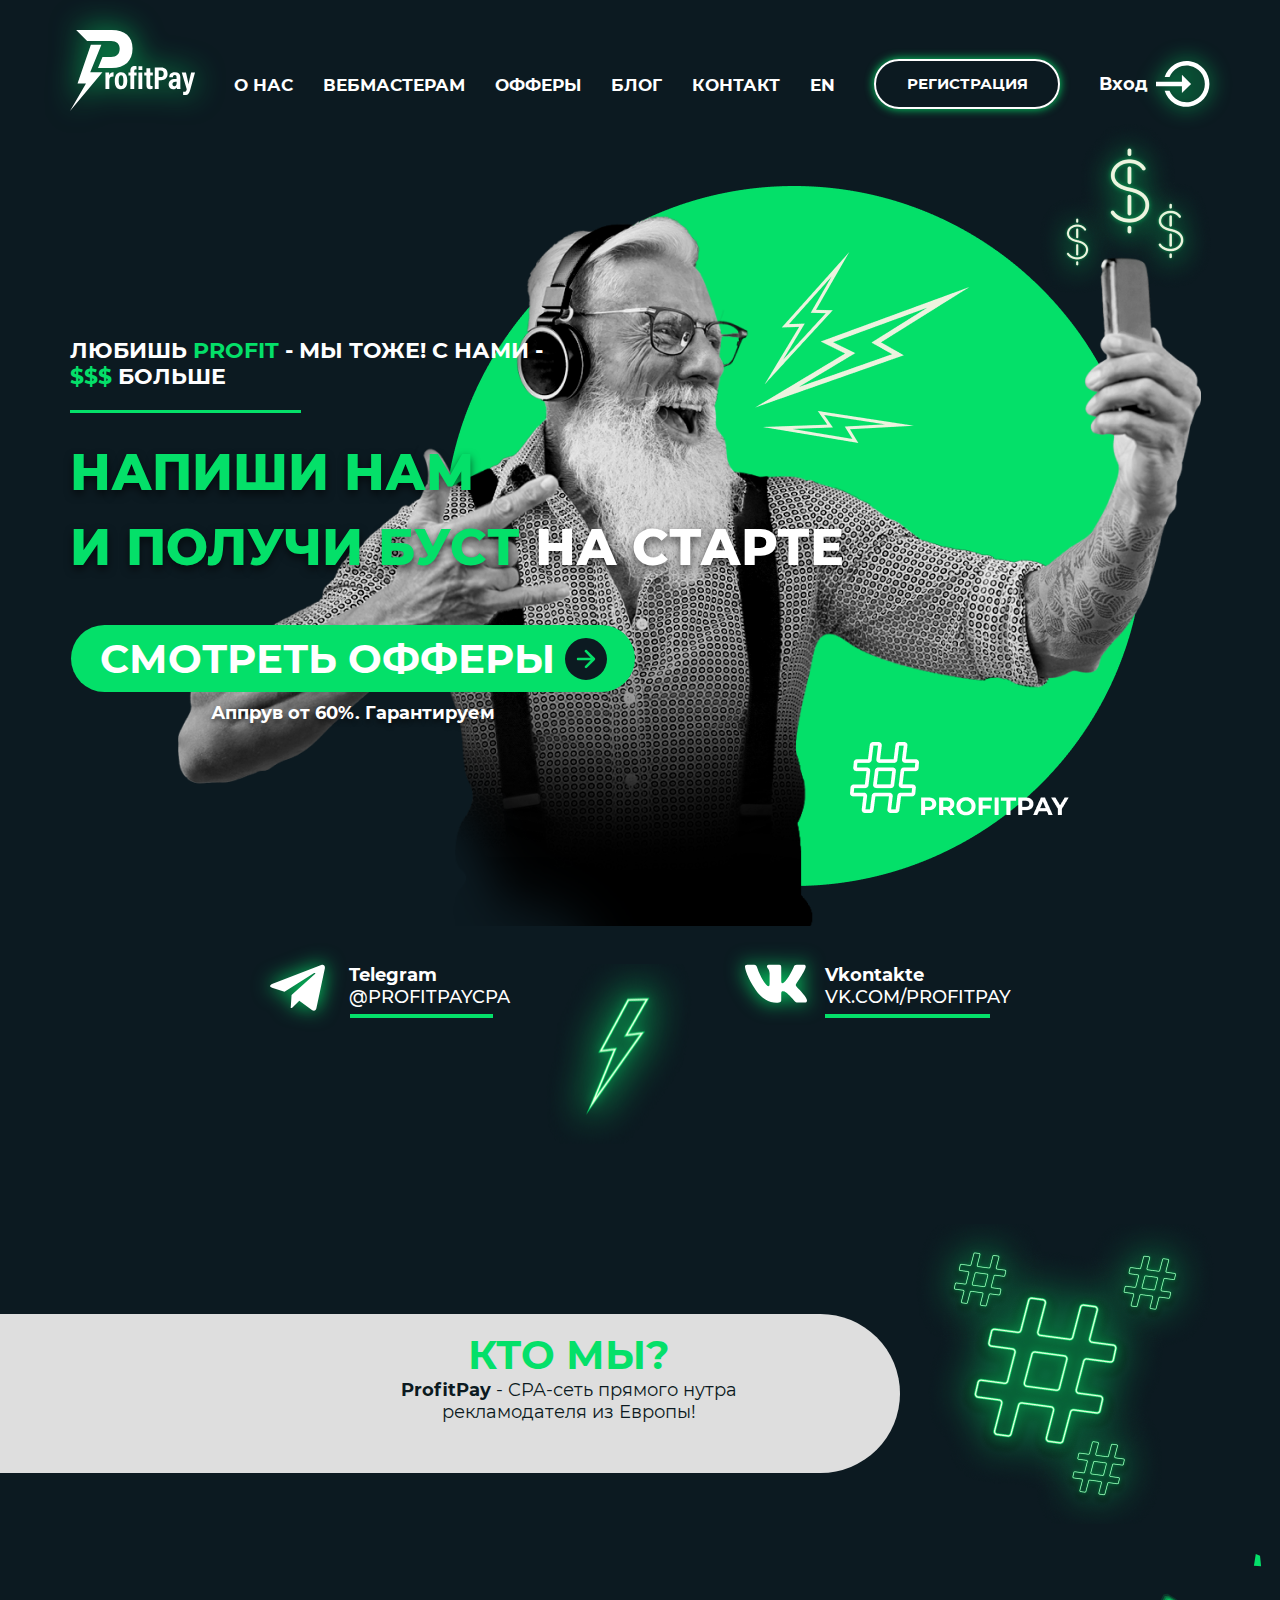
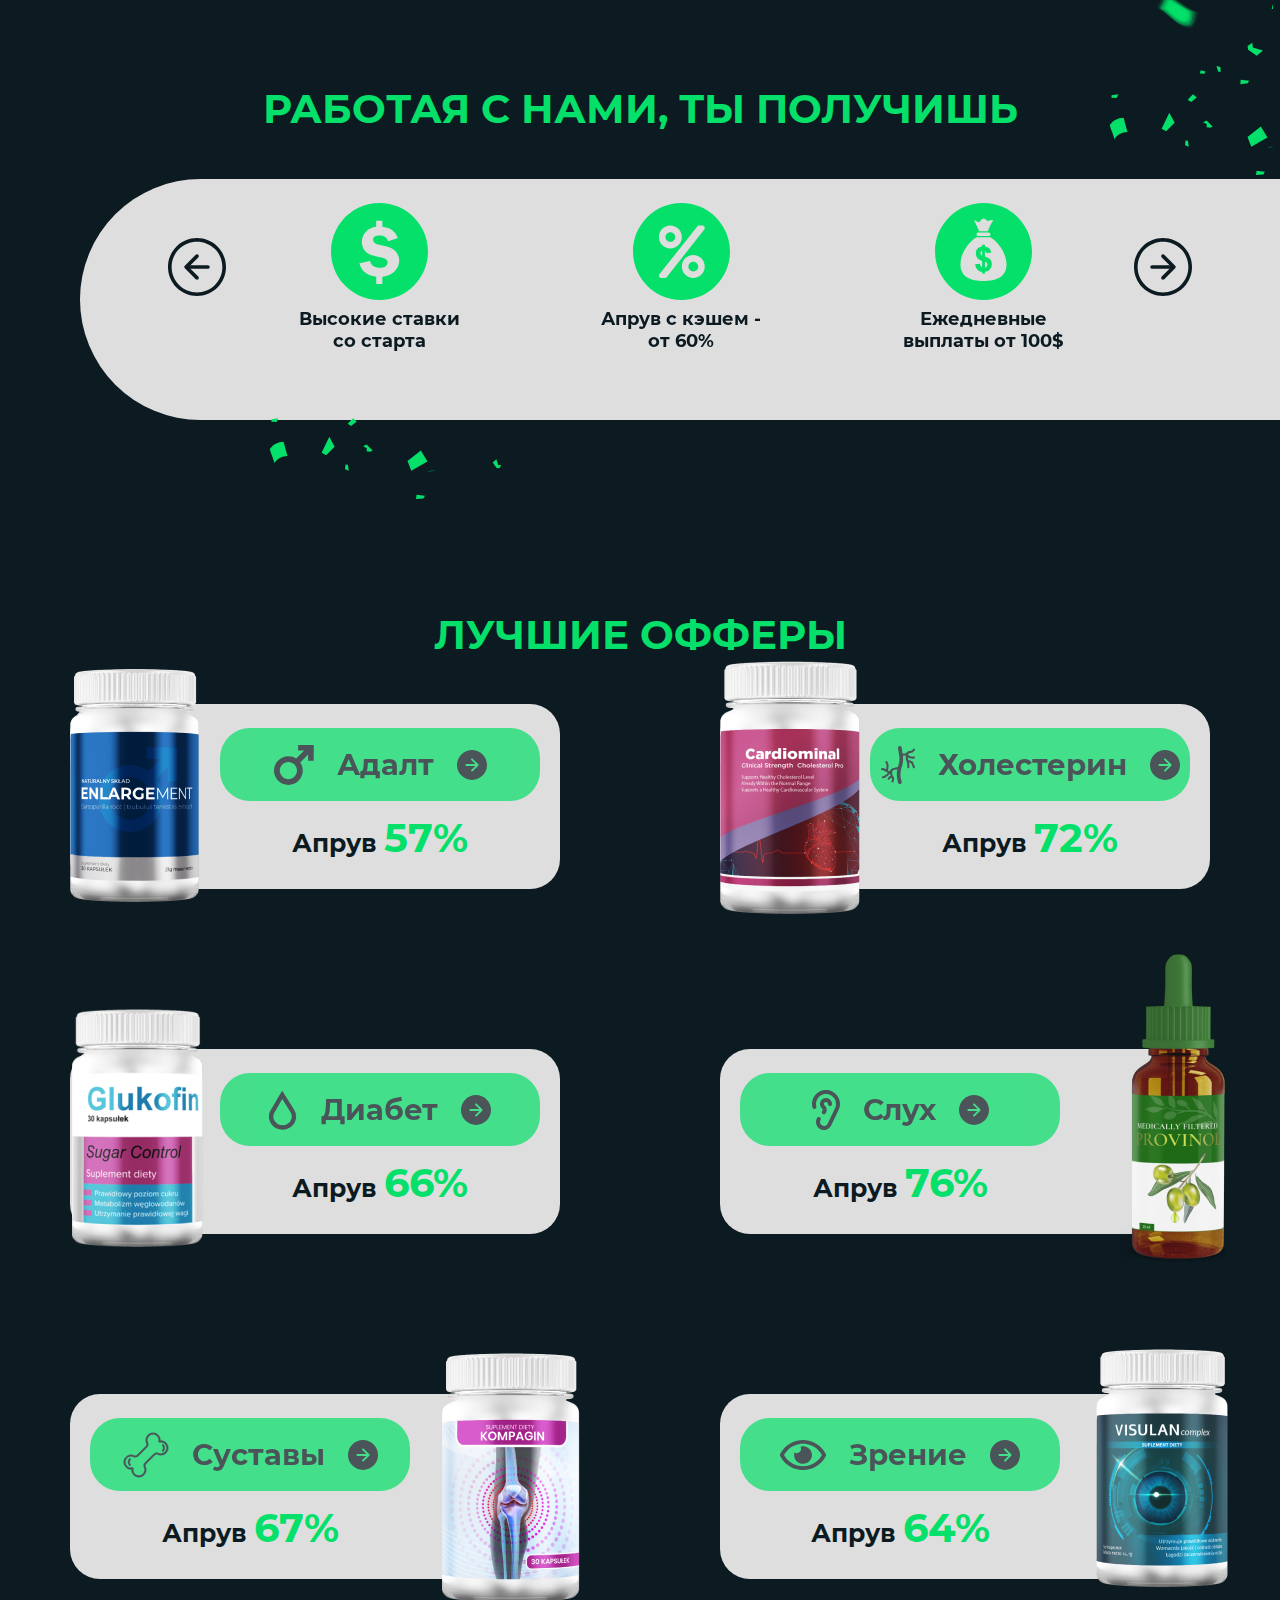
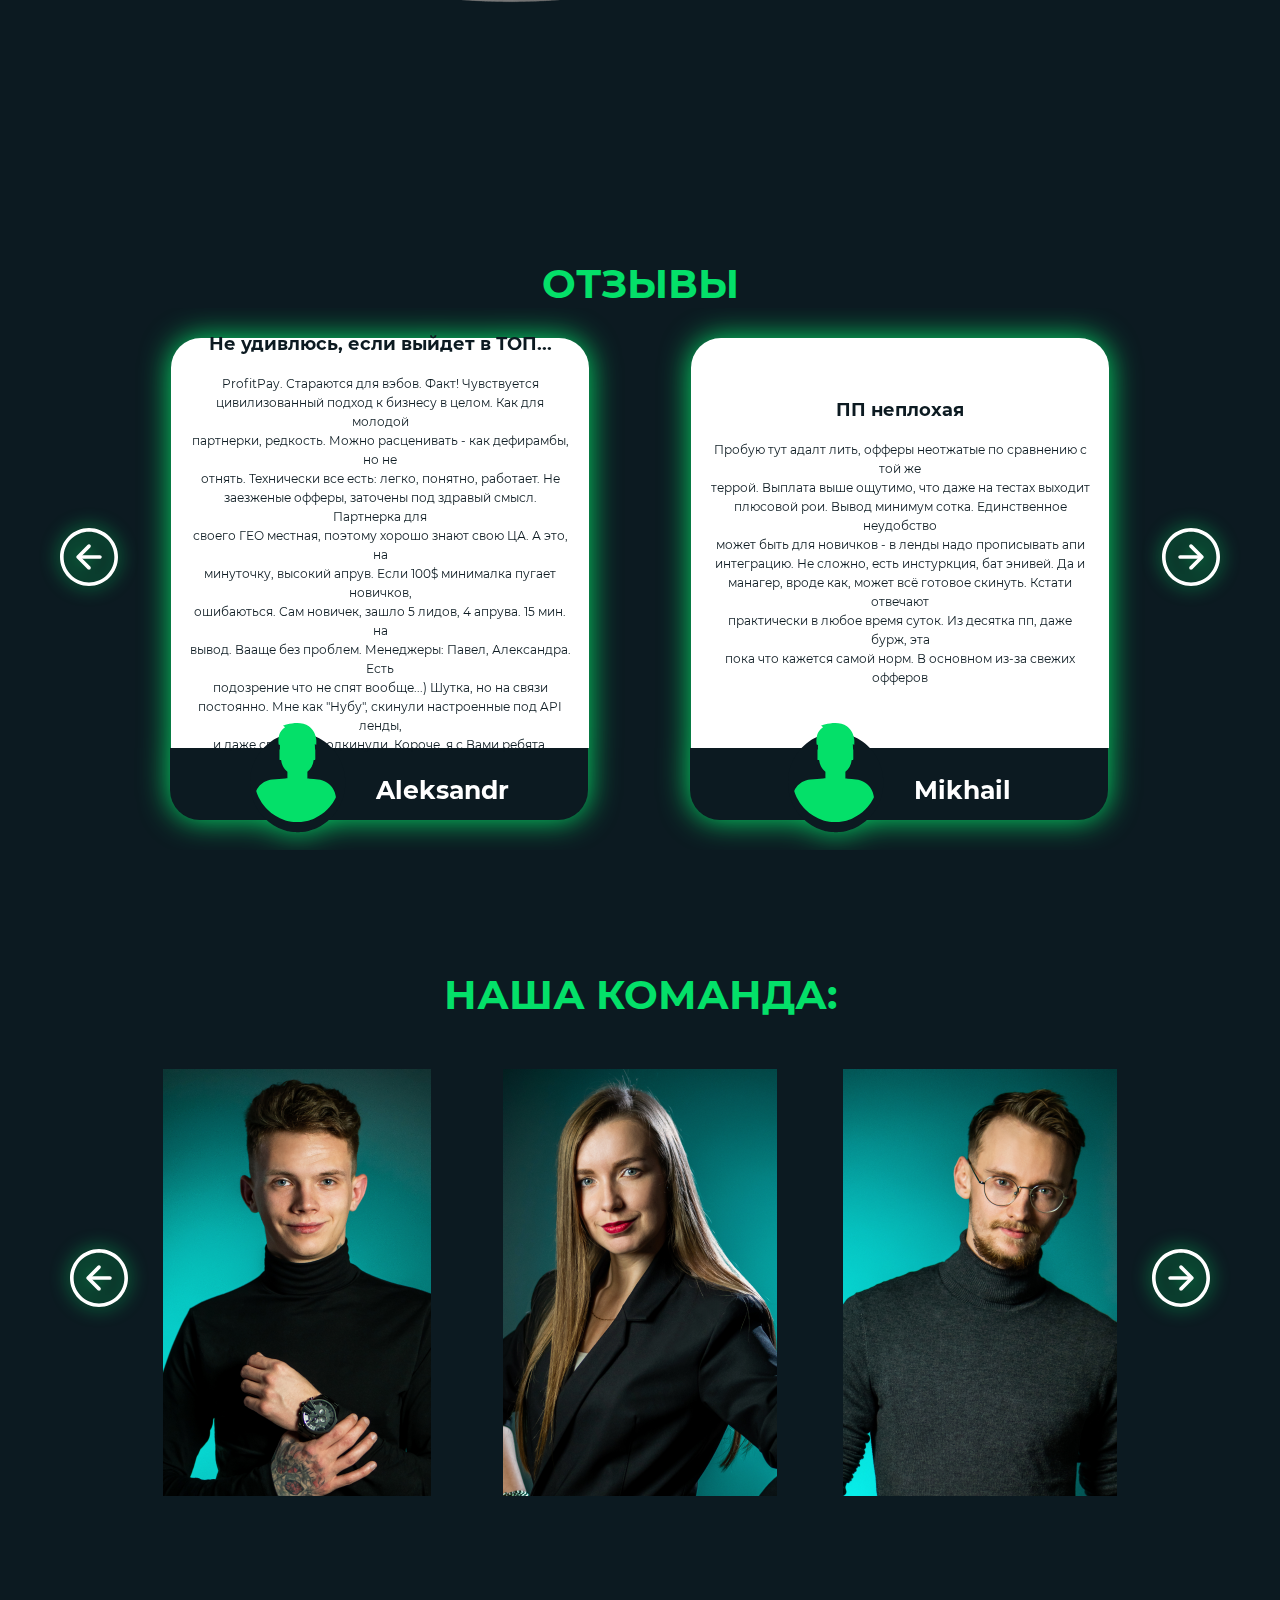
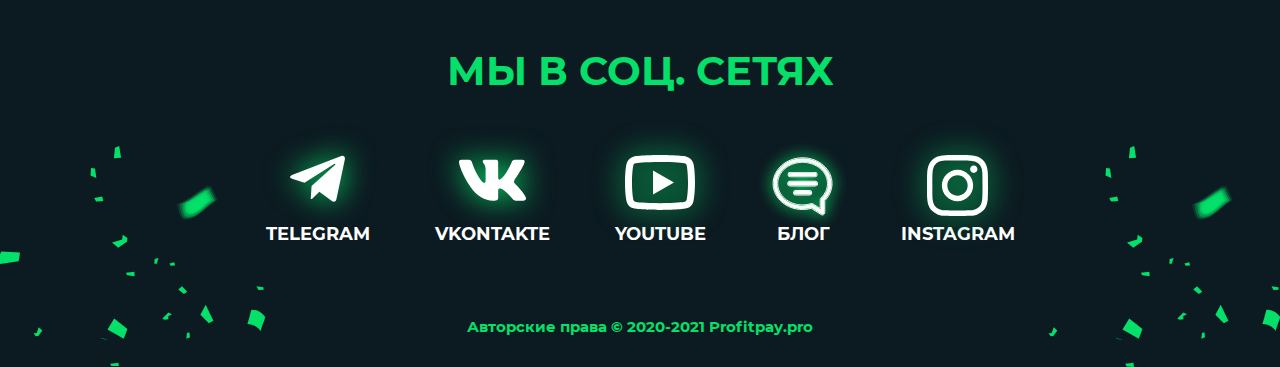
==== ru/index.html @ faddd094 "made new js for person click" ====
<!DOCTYPE html>
<html lang="ru">
  <head>
    <meta charset="UTF-8" />
    <meta name="viewport" content="width=device-width, initial-scale=1.0" />
    <title>Profit Pay</title>
    <link rel="stylesheet" href="/css/style.css" />
    <link rel="stylesheet" href="/css/media.css" />
  </head>

  <body class="body">
    <div class="modal-form">
      <span class="modal-form__x btnClose"></span>
      <h2 class="section-heading modal-form__heading">Мы в соц. сетях</h2>

      <div class="modal-form__socials">
        <div class="modal-form__item">
          <a
            href="https://t.me/cpafbcat"
            target="_blank"
            class="modal-form__link"
          >
            <span class="modal-form__icon modal-form__icon-tg"></span>
            <span class="modal-form__name">TELEGRAM</span>
            <span class="modal-form__desc">@PROFITPAYCPA</span>
            <span class="modal-form__btn"
              >ВОЙТИ <span class="modal-form__vector"></span
            ></span>
          </a>
        </div>

        <div class="modal-form__item">
          <a
            href="https://vk.com/profitpay"
            target="_blank"
            class="modal-form__link"
          >
            <span class="modal-form__icon modal-form__icon-vk"></span>
            <span class="modal-form__name">ВКОНТАКТЕ</span>
            <span class="modal-form__desc">@PROFITPAYCPA</span>
            <span class="modal-form__btn"
              >ВОЙТИ <span class="modal-form__vector"></span
            ></span>
          </a>
        </div>
      </div>
    </div>
    <div class="overlay"></div>

    <header>
      <div class="container header__container">
        <nav class="nav" id="nav">
          <button class="nav__toggle" id="toggle"></button>

          <div class="header__left">
            <a class="header__logo">
              <!-- .header__log-in-link -->
              <img
                src="/image/logo.svg"
                alt="Логотип Profit Pay"
                class="header__logo-img"
              />
            </a>
          </div>

          <div class="header__center">
            <!-- <button class="nav__toggle" id="toggle"></button> -->
            <ul class="nav-list">
              <li class="header__nav-item">
                <a
                  href="https://dashboard.profitpay.pro/login"
                  class="header__log-in-link"
                >
                  <span class="header__log-in-text-menu">Вход</span>
                  <span class="header__log-in-icon"></span>
                </a>
              </li>

              <li class="header__nav-item">
                <a href="#section-us" class="nav-link">
                  <span>о нас</span>
                  <span class="menu-vector"></span>
                </a>
              </li>

              <li class="header__nav-item">
                <a href="#section-work" class="nav-link">
                  <span>вебмастерам</span>
                  <span class="menu-vector"></span>
                </a>
              </li>

              <li class="header__nav-item">
                <a href="#section-offers" class="nav-link">
                  <span>офферы</span>
                  <span class="menu-vector"></span>
                </a>
              </li>

              <li class="header__nav-item">
                <a href="blog.html" class="nav-link">
                  <span>блог</span>
                  <span class="menu-vector"></span>
                </a>
              </li>

              <li class="header__nav-item">
                <a href="contacts.html" class="nav-link">
                  <span>контакт</span>
                  <span class="menu-vector"></span>
                </a>
              </li>

              <li class="header__nav-item">
                <a href="/en/index.html" class="nav-link">
                  <span>en</span>
                  <span class="menu-vector"></span>
                </a>
              </li>
            </ul>

            <!-- <ul class="nav-list">
            <li class="header__nav-item">
              <a href="#section-us" class="nav-link">О НАС</a>
            </li>

            <li class="header__nav-item">
              <a href="#section-work" class="nav-link">ВЕБМАСТЕРАМ</a>
            </li>

            <li class="header__nav-item">
              <a href="#section-offers" class="nav-link">ИНСТРУМЕНТЫ</a>
            </li>

            <li class="header__nav-item">
              <a href="" class="nav-link">БЛОГ</a>
            </li>

            <li class="header__nav-item">
              <a href="" class="nav-link">КОНТАКТ</a>
            </li>
          </ul> -->
          </div>

          <div class="header__sigh-up-btn">
            <a
              href="https://dashboard.profitpay.pro/register"
              class="header__sign-up-link"
              >РЕГИСТРАЦИЯ</a
            >
          </div>

          <div class="header__log-in-btn">
            <a
              href="https://dashboard.profitpay.pro/login"
              class="header__log-in-link"
            >
              <span class="header__log-in-text">Вход</span>
              <span class="header__log-in-icon"></span>
            </a>
          </div>
        </nav>
      </div>
    </header>

    <main class="main">
      <h1 class="visually-hidden">Profit Pay</h1>

      <section class="section-hero">
        <div class="container section-hero__container">
          <p class="section-hero__profit">
            ЛЮБИШЬ <span class="green-color">PROFIT</span> - МЫ ТОЖЕ! С НАМИ -
            <span class="green-color">$$$</span> БОЛЬШЕ
          </p>

          <p class="section-hero__write-us">
            <span class="green-color">НАПИШИ НАМ <br />И ПОЛУЧИ БУСТ</span> НА
            СТАРТЕ
          </p>

          <div class="section-hero__offers-btn-desc">
            <div class="section-hero__offers-btn">
              <a
                href="https://dashboard.profitpay.pro/register"
                class="section-hero__offers-link"
              >
                <span>СМОТРЕТЬ ОФФЕРЫ</span>
                <span class="section-hero__vector"></span
              ></a>
            </div>

            <div>
              <p class="section-hero__link-desc">Аппрув от 60%. Гарантируем</p>
            </div>
          </div>

          <ul class="section-hero__social-list">
            <li class="section-hero__social-item section-hero__social-item-tg">
              <a
                href="https://t.me/cpafbcat"
                target="_blank"
                class="section-hero__social-link section-hero__social-link-tg"
              >
                <span
                  class="section-hero__social-icon section-hero__social-icon-tg"
                ></span>

                <span>
                  <span class="section-hero__social-name">Telegram</span>
                  <br />@PROFITPAYCPA
                </span>
              </a>
            </li>

            <li class="section-hero__social-item section-hero__social-item-vk">
              <a
                href="https://vk.com/profitpay"
                target="_blank"
                class="section-hero__social-link section-hero__social-link-vk"
              >
                <span
                  class="section-hero__social-icon section-hero__social-icon-vk"
                ></span>
                <span>
                  <span class="section-hero__social-name">Vkontakte</span>
                  <br />VK.COM/PROFITPAY
                </span>
              </a>
            </li>
          </ul>
        </div>

        <div class="section-cookie">
          <div class="section-cookie__container">
            <span class="section-cookie__icon"></span>
            <div class="section-cookie__text">
              <p class="section-cookie__heading">Мы используем сookie</p>
              <p class="section-cookie__desc">
                Во время посещения сайта «Культура.РФ» вы соглашаетесь с тем,
                что мы обрабатываем ваши персональные данные с использованием
                метрических программ.
                <a href="" class="section-cookie__link"> Подробнее. </a>
              </p>
            </div>

            <button type="submit" class="section-cookie__btn cookiesBtnClose">
              Понял <span class="section-cookie__vector"></span>
            </button>
          </div>
        </div>
      </section>

      <section id="section-us" class="section-us">
        <div class="section-us__container">
          <div class="section-us__pp-hashes">
            <span class="section-us__hashes"></span>
            <span class="section-us__pp">ProfitPay</span>
          </div>

          <div class="section-us__info">
            <h2 class="section-heading section-us__heading">КТО МЫ?</h2>
            <p class="section-desc section-us__desc">
              <strong>ProfitPay</strong> - CPA-сеть прямого нутра рекламодателя
              из Европы!
            </p>
          </div>
        </div>
      </section>

      <section id="section-work" class="section-work">
        <div class="conf section-work__conf1"></div>
        <div class="conf section-work__conf2"></div>

        <h2 class="section-heading section-work__heading">
          Работая с нами, ты получишь
        </h2>

        <div class="section-work__container">
          <div class="section-work__info">
            <ul class="section-work__benefit-list">
              <li
                class="section-work__benefit-item section-work__benefit-item-doll"
              >
                <p class="section-desc section-work__desc">
                  <strong>Высокие ставки со старта</strong>
                </p>
              </li>

              <li
                class="section-work__benefit-item section-work__benefit-item-percent"
              >
                <p class="section-desc section-work__desc">
                  <strong>Апрув с кэшем - от 60%</strong>
                </p>
              </li>

              <li
                class="section-work__benefit-item section-work__benefit-item-money"
              >
                <p class="section-desc section-work__desc">
                  <strong>Ежедневные выплаты от 100$</strong>
                </p>
              </li>

              <li
                class="section-work__benefit-item section-work__benefit-item-call-center"
              >
                <p class="section-desc section-work__desc">
                  <strong>Собственный Call Center</strong>
                </p>
              </li>

              <li
                class="section-work__benefit-item section-work__benefit-item-support"
              >
                <p class="section-desc section-work__desc">
                  <strong>Саппорт, который на связи 24/7</strong>
                </p>
              </li>

              <li
                class="section-work__benefit-item section-work__benefit-item-crown"
              >
                <p class="section-desc section-work__desc">
                  <strong
                    >Эксклюзивные офферы и перевод промо-материалов</strong
                  >
                </p>
              </li>
            </ul>
          </div>
        </div>
      </section>

      <section id="section-offers" class="section-offers">
        <div class="container">
          <h2 class="section-heading section-offers__heading">Лучшие офферы</h2>

          <div class="section-offers__ul">
            <div
              class="section-offers__offers-list section-offers__offers-list-1"
            >
              <div class="section-offers__offer">
                <img
                  src="/image/offer-adult.png"
                  alt=""
                  class="section-offers__img section-offers__adult-img"
                />

                <div class="section-offers__block section-offers__block-odd">
                  <div class="section-offers__btn">
                    <a
                      href=""
                      class="section-offers__offer-link section-offers__offer-info"
                    >
                      <span
                        class="section-offers__icon section-offers__icon-adult"
                      ></span>

                      <h3 class="section-offers__offer-name">Адалт</h3>

                      <span
                        class="section-offers__icon section-offers__offer-vector"
                      ></span>
                    </a>
                  </div>

                  <p class="section-offers__offer-info">
                    Апрув <span class="section-heading">57%</span>
                  </p>
                </div>
              </div>

              <div class="section-offers__offer">
                <img
                  src="/image/offer-cardio.png"
                  alt=""
                  class="section-offers__img section-offers__cardio-img"
                />

                <div class="section-offers__block section-offers__block-odd">
                  <div class="section-offers__btn">
                    <a
                      href=""
                      class="section-offers__offer-link section-offers__offer-info"
                    >
                      <span
                        class="section-offers__icon section-offers__icon-cardio"
                      ></span>
                      <h3 class="section-offers__offer-name">Холестерин</h3>
                      <span
                        class="section-offers__icon section-offers__offer-vector"
                      ></span>
                    </a>
                  </div>

                  <p class="section-offers__offer-info">
                    Апрув <span class="section-heading">72%</span>
                  </p>
                </div>
              </div>

              <div class="section-offers__offer">
                <img
                  src="/image/offer-blood.png"
                  alt=""
                  class="section-offers__img section-offers__blood-img"
                />

                <div class="section-offers__block section-offers__block-odd">
                  <div class="section-offers__btn">
                    <a
                      href=""
                      class="section-offers__offer-link section-offers__offer-info"
                    >
                      <span
                        class="section-offers__icon section-offers__icon-blood"
                      ></span>
                      <h3 class="section-offers__offer-name">Диабет</h3>
                      <span
                        class="section-offers__icon section-offers__offer-vector"
                      ></span>
                    </a>
                  </div>

                  <p class="section-offers__offer-info">
                    Апрув <span class="section-heading">66%</span>
                  </p>
                </div>
              </div>

              <div class="section-offers__offer">
                <img
                  src="/image/offer-ear.png"
                  alt=""
                  class="section-offers__img section-offers__ear-img"
                />

                <div class="section-offers__block section-offers__block-even">
                  <div class="section-offers__btn">
                    <a
                      href=""
                      class="section-offers__offer-link section-offers__offer-info"
                    >
                      <span
                        class="section-offers__icon section-offers__icon-ear"
                      ></span>

                      <h3 class="section-offers__offer-name">Слух</h3>

                      <span
                        class="section-offers__icon section-offers__offer-vector"
                      ></span>
                    </a>
                  </div>

                  <p class="section-offers__offer-info">
                    Апрув <span class="section-heading">76%</span>
                  </p>
                </div>
              </div>

              <div class="section-offers__offer">
                <img
                  src="/image/offer-bone.png"
                  alt=""
                  class="section-offers__img section-offers__bone-img"
                />

                <div class="section-offers__block section-offers__block-even">
                  <div class="section-offers__btn">
                    <a
                      href=""
                      class="section-offers__offer-link section-offers__offer-info"
                    >
                      <span
                        class="section-offers__icon section-offers__icon-bone"
                      ></span>
                      <h3 class="section-offers__offer-name">Суставы</h3>
                      <span
                        class="section-offers__icon section-offers__offer-vector"
                      ></span>
                    </a>
                  </div>

                  <p class="section-offers__offer-info">
                    Апрув <span class="section-heading">67%</span>
                  </p>
                </div>
              </div>

              <div class="section-offers__offer">
                <img
                  src="/image/offer-eye.png"
                  alt=""
                  class="section-offers__img section-offers__eye-img"
                />

                <div class="section-offers__block section-offers__block-even">
                  <div class="section-offers__btn">
                    <a
                      href=""
                      class="section-offers__offer-link section-offers__offer-info"
                    >
                      <span
                        class="section-offers__icon section-offers__icon-eye"
                      ></span>
                      <h3 class="section-offers__offer-name">Зрение</h3>
                      <span
                        class="section-offers__icon section-offers__offer-vector"
                      ></span>
                    </a>
                  </div>

                  <p class="section-offers__offer-info">
                    Апрув <span class="section-heading">64%</span>
                  </p>
                </div>
              </div>
            </div>

            <!-- <ul
              class="section-offers__offers-list section-offers__offers-list-2"
            >
              
            </ul> -->
          </div>
        </div>
      </section>

      <section class="section-review">
        <div class="container">
          <div class="conf section-review__conf"></div>

          <h2 class="section-heading section-review__heading">Отзывы</h2>

          <ul class="section-review__reviews-list">
            <li class="section-review__reviews-item">
              <div class="section-review__review">
                <p class="section-review__review-heading">
                  Не удивлюсь, если выйдет в ТОП...
                </p>

                <p class="section-review__review-text">
                  ProfitPay. Стараются для вэбов. Факт! Чувствуется
                  цивилизованный подход к бизнесу в целом. Как для молодой
                  партнерки, редкость. Можно расценивать - как дефирамбы, но не
                  отнять. Технически все есть: легко, понятно, работает. Не
                  заезженые офферы, заточены под здравый смысл. Партнерка для
                  своего ГЕО местная, поэтому хорошо знают свою ЦА. А это, на
                  минуточку, высокий апрув. Если 100$ минималка пугает новичков,
                  ошибаються. Сам новичек, зашло 5 лидов, 4 апрува. 15 мин. на
                  вывод. Вааще без проблем. Менеджеры: Павел, Александра. Есть
                  подозрение что не спят вообще...) Шутка, но на связи
                  постоянно. Мне как "Нубу", скинули настроенные под API ленды,
                  и даже связочку подкинули. Короче, я с Вами ребята.
                </p>
              </div>

              <div class="section-review__user">
                <span>
                  <img
                    src="/image/review-person.svg"
                    alt=""
                    class="section-review__user-icon"
                  />
                </span>

                <h3 class="section-review__user-name">Aleksandr</h3>
              </div>
            </li>

            <li class="section-review__reviews-item">
              <div class="section-review__review">
                <p class="section-review__review-heading">ПП неплохая</p>

                <p class="section-review__review-text">
                  Пробую тут адалт лить, офферы неотжатые по сравнению с той же
                  террой. Выплата выше ощутимо, что даже на тестах выходит
                  плюсовой рои. Вывод минимум сотка. Единственное неудобство
                  может быть для новичков - в ленды надо прописывать апи
                  интеграцию. Не сложно, есть инстуркция, бат энивей. Да и
                  манагер, вроде как, может всё готовое скинуть. Кстати отвечают
                  практически в любое время суток. Из десятка пп, даже бурж, эта
                  пока что кажется самой норм. В основном из-за свежих офферов
                </p>
              </div>

              <div class="section-review__user">
                <span>
                  <img
                    src="/image/review-person.svg"
                    alt=""
                    class="section-review__user-icon"
                  />
                </span>

                <h3 class="section-review__user-name">Mikhail</h3>
              </div>
            </li>

            <li class="section-review__reviews-item">
              <div class="section-review__review">
                <p class="section-review__review-heading">Отзыв о ProfitPay</p>

                <p class="section-review__review-text">
                  Шикарная ПП. Раньше работал в основном с leadrock, но когда
                  познакомился с ProfitPay - то это что-то с чем то: высокие
                  выплаты по всем офферам, низкая цена оффера на сайте, хороший
                  КЦ и как следствие - высокий аппрув. По технической части тоже
                  все ок, если возникают какие либо вопросы - Павел всегда
                  онлайн. По поводу выплат, то тут все отлично - никаких
                  задержек. Так же есть различные конкурсы в которых одно
                  удовольствие участвовать, как говорится "хороший тамада и
                  конкурсы интересные").
                </p>
              </div>

              <div class="section-review__user">
                <span>
                  <img
                    src="/image/review-person.svg"
                    alt=""
                    class="section-review__user-icon"
                  />
                </span>

                <h3 class="section-review__user-name">Lorrens</h3>
              </div>
            </li>

            <li class="section-review__reviews-item">
              <div class="section-review__review">
                <p class="section-review__review-heading">
                  Первые впечатления о партнерке
                </p>

                <p class="section-review__review-text">
                  В партнерку ProfitPay пришел ради интереса, так как очень уж
                  менеджер рассказывала о их высоких аппрувах и качественных
                  промо. Ну и был приятно удивлен действительно! Сейчас мы с
                  командой работаем уже 1,5 месяца с ними. Замечаний особо
                  никаких нет. Были вопросы с валидацией формы - но быстро
                  устранили. Тех поддержка - огонь! всегда на связи. Так что
                  рекомендую от души!
                </p>
              </div>

              <div class="section-review__user">
                <span>
                  <img
                    src="/image/review-person.svg"
                    alt=""
                    class="section-review__user-icon"
                  />
                </span>

                <h3 class="section-review__user-name">Anton</h3>
              </div>
            </li>
          </ul>
        </div>
      </section>

      <section class="section-team">
        <div class="container">
          <div class="conf section-team__conf"></div>

          <h2 class="section-heading section-team__heading">Наша команда:</h2>

          <div class="section-team__team-list">
            <div class="section-team__item">
              <img src="/image/photo1.png" alt="" class="team_photo" />
            </div>

            <div class="section-team__item">
              <img src="/image/photo2.png" alt="" class="team_photo" />
            </div>

            <div class="section-team__item">
              <img src="/image/photo3.png" alt="" class="team_photo" />
            </div>

            <div class="section-team__item">
              <img src="/image/photo4.png" alt="" class="team-photo" />
            </div>

            <div class="section-team__item">
              <img src="/image/photo5.png" alt="" class="team_photo" />
            </div>

            <div class="section-team__item">
              <img src="/image/photo6.png" alt="" class="team_photo" />
            </div>
          </div>

          <div id="personDetailed">
            <!-- Detailed blok of team player -->
            <div
              class="section-team__person section-team__person1 person_detailed"
            >
              <div class="section-team__name-info">
                <span class="section-team__name">Павел</span>
                <span class="section-team__vector"></span>
              </div>

              <div class="section-team__photo">
                <img src="/image/photo1.png" alt="" />
              </div>

              <div class="section-team__about">
                <button>Close</button>
                <p><strong>Аффилиэйт-менеджер Profit Pay</strong></p>
                <p>
                  Развиваю сеть с технической части. Если вам нужен определенный
                  преленд с формой, либо нужна интеграция - это ко мне. Также
                  помогаю начинающим вебам советом как и на что лить. В прошлом
                  арбитражил в FB и Google.
                </p>
              </div>
            </div>
            <!-- Detailed blok of team player -->

            <div
              class="section-team__person section-team__person2 person_detailed"
            >
              <div class="section-team__name-info">
                <span class="section-team__name">Александра</span>
                <span class="section-team__vector"></span>
              </div>

              <div class="section-team__photo">
                <img src="/image/photo2.png" alt="" />
              </div>

              <div class="section-team__about">
                <p><strong>Аффилиэйт-менеджер Profit Pay</strong></p>
                <p>
                  Подберу идеальную связку, которая принесет вам профит.
                  Прослежу, чтобы вы вовремя получили выплату на свой кошелек.
                  Пристально слежу за работой колл-центр, чтобы аппрув вас
                  радовал. А еще огромный мотиватор для нашей команды - со мной
                  ProfitPay скоро станет топовой ПП по нутре. Ищете вкусный
                  оффер с высоким апрувом? Пишите мне!
                </p>
              </div>
            </div>

            <div
              class="section-team__person section-team__person3 person_detailed"
            >
              <div class="section-team__name-info">
                <span class="section-team__name">Кароль</span>
                <span class="section-team__vector"></span>
              </div>

              <div class="section-team__photo">
                <img src="/image/photo3.png" alt="" />
              </div>

              <div class="section-team__about">
                <p><strong>Графический дизайнер Profit Pay</strong></p>
                <p>
                  Генерирую творческие идеи и реализую их в своих проектах. Я
                  стараюсь создавать современный, стильный и структурированный
                  визуал для Profit Pay. Разработка всех иллюстраций, дизайна
                  постов и лэндов в этом проекте лежит на мне. Ежедневно в моей
                  голове появляется миллион новых идей для улучшения нашей сети.
                  Эти идеи скоро можно будет увидеть на сайте Profit Pay.
                </p>
              </div>
            </div>

            <div
              class="section-team__person section-team__person4 person_detailed"
            >
              <div class="section-team__name-info">
                <span class="section-team__name">Габриела</span>
                <span class="section-team__vector"></span>
              </div>

              <div class="section-team__photo">
                <img src="/image/photo4.png" alt="" />
              </div>

              <div class="section-team__about">
                <p><strong>Копирайтер Profit Pay</strong></p>
                <p>
                  У меня необычный взгляд на вещи и события, которые происходят
                  в мире. Это можно увидеть, ознакомившись с моими статьями. Я
                  люблю писать тексты, а работа в Profit Pay дает мне
                  возможность совершенствовать эти навыки и делиться своими
                  взглядами на этот мир. Я надеюсь, вам понравятся наши статьи,
                  и вы найдете в них что-то полезное. Если же после прочтения у
                  вас останутся вопросы - пишите мне, и мы это обсудим.
                </p>
              </div>
            </div>

            <div
              class="section-team__person section-team__person5 person_detailed"
            >
              <div class="section-team__name-info">
                <span class="section-team__name">Томаш</span>
                <span class="section-team__vector"></span>
              </div>

              <div class="section-team__photo">
                <img src="/image/photo5.png" alt="" />
              </div>

              <div class="section-team__about">
                <p><strong>Frontend-разработчик Profit Pay</strong></p>
                <p>
                  Я ответственно и с наслаждением отношусь к своей работе.
                  Ежедневно я создаю и поддерживаю сайты, а также подключаю
                  офферы к CRM. Я не люблю стоять на месте. Постоянное развитие
                  - мое второе имя. В свободное я совершенствую свои
                  профессиональные навыки, читаю научную фантастику и бью
                  противников в League of Legends.
                </p>
              </div>
            </div>

            <div
              class="section-team__person section-team__person6 person_detailed"
            >
              <div class="section-team__name-info">
                <span class="section-team__name">Магдалена</span>
                <span class="section-team__vector"></span>
              </div>

              <div class="section-team__photo">
                <img src="/image/photo6.png" alt="" />
              </div>

              <div class="section-team__about">
                <p><strong>Старший копирайтер Profit Pay</strong></p>
                <p>
                  Моя основная задача - создание контента для лэндингов. Я
                  работаю в команде с графическим дизайнером и программистом. Я
                  слежу за тем, чтобы наши страницы выглядели визуально и
                  стилистически правильно. У меня получится найти любые ошибки,
                  даже самые маленькие.
                </p>
              </div>
            </div>
          </div>

          <!-- <div class="section-team__person-320 section-team__person1-320">
            <p class="section-team__name-320">
              Павел
            </p>

            <p class="section-desc">
              <strong>Аффилиэйт-менеджер Profit Pay</strong>
              <br>Развиваю сеть с технической части. Если вам нужен определенный преленд с формой, либо нужна интеграция - это ко мне. Также помогаю начинающим вебам советом как и на что лить. В прошлом арбитражил в FB и Google.
            </p>
          </div>

          <div class="section-team__person-320 section-team__person2-320">
            <p class="section-team__name-320">
              Александра
            </p>

            <p class="section-desc">
              <strong>Аффилиэйт-менеджер Profit Pay</strong>
              <br>Подберу идеальную связку, которая принесет вам профит. Прослежу, чтобы вы вовремя получили выплату на свой кошелек. Пристально слежу за работой колл-центр, чтобы аппрув вас радовал. А еще огромный мотиватор для нашей команды - со мной ProfitPay скоро станет топовой ПП по нутре. Ищете вкусный оффер с высоким апрувом? Пишите мне!
            </p>
          </div>

          <div class="section-team__person-320 section-team__person3-320">
            <p class="section-team__name-320">
              Кароль
            </p>

            <p class="section-desc">
              <strong>Графический дизайнер Profit Pay</strong>
              <br> Генерирую творческие идеи и реализую их в своих проектах. Я стараюсь создавать современный, стильный и структурированный визуал для Profit Pay. Разработка всех иллюстраций, дизайна постов и лэндов в этом проекте лежит на мне. Ежедневно в моей голове появляется миллион новых идей для улучшения нашей сети. Эти идеи скоро можно будет увидеть на сайте Profit Pay.
            </p>
          </div>

          <div class="section-team__person-320 section-team__person4-320">
            <p class="section-team__name-320">
              Габриела
            </p>

            <p class="section-desc">
              <strong>Копирайтер Profit Pay</strong>
              <br> У меня необычный взгляд на вещи и события, которые происходят в мире. Это можно увидеть, ознакомившись с моими статьями. Я люблю писать тексты, а работа в Profit Pay дает мне возможность совершенствовать эти навыки и делиться своими взглядами на этот мир. Я надеюсь, вам понравятся наши статьи, и вы найдете в них что-то полезное. Если же после прочтения у вас останутся вопросы - пишите мне, и мы это обсудим.
            </p>
          </div>

          <div class="section-team__person-320 section-team__person5-320">
            <p class="section-team__name-320">
              Томаш
            </p>

            <p class="section-desc">
              <strong>Frontend-разработчик Profit Pay</strong>
              <br> Я ответственно и с наслаждением отношусь к своей работе. Ежедневно я создаю и поддерживаю сайты, а также подключаю офферы к CRM. Я не люблю стоять на месте. Постоянное развитие - мое второе имя. В свободное я совершенствую свои профессиональные навыки, читаю научную фантастику и бью противников в League of Legends.
            </p>
          </div>

          <div class="section-team__person-320 section-team__person6-320">
            <p class="section-team__name-320">
              Магдалена
            </p>

            <p class="section-desc">
              <strong>Старший копирайтер Profit Pay</strong>
              <br> Моя основная задача - создание контента для лэндингов. Я работаю в команде с графическим дизайнером и программистом. Я слежу за тем, чтобы наши страницы выглядели визуально и стилистически правильно. У меня получится найти любые ошибки, даже самые маленькие.
            </p>
          </div> -->
        </div>
      </section>
    </main>

    <footer>
      <div class="container footer__container">
        <div class="conf footer__conf1"></div>

        <div class="conf footer__conf2"></div>

        <h2 class="section-heading footer__heading">Мы в соц. сетях</h2>

        <ul class="footer__social-list">
          <li class="footer-social-item">
            <a href="https://t.me/cpafbcat" target="_blank" class="social-link">
              <span class="footer__icon footer__icon-tg"></span>
              <span>TELEGRAM</span>
            </a>
          </li>

          <li class="footer-social-item">
            <a
              href="https://vk.com/profitpay"
              target="_blank"
              class="social-link"
            >
              <span class="footer__icon footer__icon-vk"></span>
              <span>VKONTAKTE</span>
            </a>
          </li>

          <li class="footer-social-item">
            <a
              href="https://www.youtube.com/channel/UCQJb5KlQ7QaWTb9ZSTVBlJw"
              target="_blank"
              class="social-link"
            >
              <span class="footer__icon footer__icon-youtube"></span>
              <span>YOUTUBE</span>
            </a>
          </li>

          <li class="footer-social-item">
            <a
              href="https://profitpay.pro/blog/"
              target="_blank"
              class="social-link"
            >
              <span class="footer__icon footer__icon-blog"></span>
              <span>БЛОГ</span>
            </a>
          </li>

          <li class="footer-social-item footer__social-item-inst">
            <a
              href="https://bit.ly/3rY7jdA"
              target="_blank"
              class="social-link"
            >
              <span class="footer__icon footer__icon-inst"></span>
              <span>INSTAGRAM</span>
            </a>
          </li>
        </ul>

        <p class="footer__copyright">
          Авторские права © 2020-2021 Profitpay.pro
        </p>
      </div>
    </footer>

    <link rel="stylesheet" href="/libs/slick/slick-theme.css" />
    <link rel="stylesheet" href="/libs/slick/slick.css" />
    <script src="/libs/jquery.min.js"></script>
    <script src="/libs/slick/slick.min.js"></script>
    <script src="/js/main.js"></script>
    <script src="/js/personClick.js"></script>
    <script>
      toggle.onclick = () => {
        nav.classList.toggle("expand");
      };
    </script>
  </body>
</html>
---- css/style.css ----
@font-face {
  font-family: "Montserrat";
  font-style: normal;
  font-weight: 400;
  font-display: swap;
  src: url("/fonts/Montserrat400.woff2") format("woff2"),
    url("/fonts/Montserrat400.woff") format("woff");
}

@font-face {
  font-family: "Montserrat";
  font-style: normal;
  font-weight: 500;
  font-display: swap;
  src: url("/fonts/Montserrat500.woff2") format("woff2"),
    url("/fonts/Montserrat500.woff") format("woff");
}

@font-face {
  font-family: "Montserrat";
  font-style: normal;
  font-weight: 700;
  font-display: swap;
  src: url("/fonts/Montserrat700.woff2") format("woff2"),
    url("/fonts/Montserrat700.woff") format("woff");
}

@font-face {
  font-family: "Montserrat";
  font-style: normal;
  font-weight: 800;
  font-display: swap;
  src: url("/fonts/Montserrat800.woff2") format("woff2"),
    url("/fonts/Montserrat800.woff") format("woff");
}

html {
  box-sizing: border-box;
}

*,
*::before,
*::after {
  box-sizing: inherit;
}

:root {
  --green-color: #04e069;
  --desc-color: #0c1a21;
}

body {
  margin: 0;
  padding: 30px 0;
  font-family: "Montserrat", Arial, sans-serif;
  font-size: 18px;
  color: #fff;
  line-height: 1;
  background-color: #0c1a21;
  background-position: top center;
  background-size: cover;
  background-image: url("/image/bg_lg.png");
  background-repeat: no-repeat;
}

.body.modal-open {
  overflow: hidden;
}

button,
input {
  font: inherit;
}

img {
  max-width: 100%;
  height: auto;
}

a {
  color: inherit;
  text-decoration: none;
}

ul {
  margin: 0;
  padding: 0;
  list-style: none;
}

h1,
h2,
h3,
p {
  margin: 0;
  padding: 0;
}

.main {
  background-repeat: no-repeat;
  background-size: contain;
  background-position: center top;
  background-image: url("/image/main_dolls-lights.png");
}

.container {
  margin: 0 auto;
  max-width: 1220px;
  min-width: 320px;
  padding-right: 40px;
  padding-left: 40px;
}

.visually-hidden {
  position: absolute !important;
  clip-path: rect(1px 1px 1px 1px);
  clip-path: rect(1px, 1px, 1px, 1px);
  padding: 0 !important;
  border: 0 !important;
  height: 1px !important;
  width: 1px !important;
  overflow: hidden;
}

.section-heading {
  font-size: 40px;
  font-weight: 700;
  line-height: 49px;
  color: var(--green-color);
  text-transform: uppercase;
  cursor: default;
}

.section-desc {
  line-height: 22px;
  color: var(--desc-color);
  cursor: default;
}

.conf {
  background-repeat: no-repeat;
  background-image: url("/image/work-conf1.svg");
}

/* Header */

.header__log-in-btn-menu {
  display: none;
}

.header__container {
  display: flex;
  justify-content: space-between;
  height: 82px;
  font-weight: 700;
}

.nav {
  display: flex;
  justify-content: space-between;
  width: 100%;
}

.nav__toggle {
  visibility: hidden;
}

.nav-list {
  display: flex;
  justify-content: space-between;
}

.header__nav-item {
  display: flex;
}

.header__nav-item:nth-child(1) {
  display: none;
}

.header__nav-item:not(:last-child) {
  margin-right: 30px;
}

.nav-link {
  display: flex;
  align-items: center;
  font-size: 17px;
  text-decoration: none;
  color: var(--white-color);
  text-transform: uppercase;
}

.nav__toggle {
  display: none;
}

/* .burger {
  display: none;
  width: 20px;
  height: 14px;
  background-repeat: no-repeat;
  background-size: contain;
  background-image: url("/image/burger.svg");
} */

.header__logo-img {
  filter: drop-shadow(0px 0px 15px rgba(4, 224, 105, 0.8));
}

.nav-list {
  display: flex;
  transform: translateY(46px);
}

.header__nav-item {
  font-size: 15px;
  line-height: 18px;
  border-bottom: 2px solid transparent;
  transition: border-bottom 0.3s ease-out;
  text-transform: uppercase;
}

.header__nav-item:hover,
.header__nav-item:focus {
  border-bottom: 2px solid var(--green-color);
}

.header__nav-item:active {
  border-bottom: 2px solid #05753a;
}

.header__sign-up-link {
  display: block;
  border: 2px solid #fff;
  border-radius: 30px;
  box-shadow: 0px 0px 10px var(--green-color);
  padding: 14px;
  width: 186px;
  font-size: 15px;
  line-height: 18px;
  text-align: center;
  cursor: pointer;
  transform: translateY(29px);
  transition: background-color 0.5s ease-out;
}

.header__sign-up-link:hover,
.header__sign-up-link:focus {
  background-color: var(--green-color);
}

.header__sign-up-link:active {
  background-color: #05753a;
}

.header__log-in-link {
  display: flex;
  align-items: center;
  padding: 16px 0;
  transform: translateY(15px);
  transition: filter 0.5s ease-out;
}

.header__log-in-icon {
  display: block;
  margin-left: 8px;
  width: 54px;
  height: 46px;
  background-size: contain;
  background-image: url("/image/header-vector.svg");
  background-repeat: no-repeat;
  filter: drop-shadow(0px 0px 10px var(--green-color));
}

.header__log-in-link:hover,
.header__log-in-link:focus {
  filter: drop-shadow(0px 0px 15px var(--green-color));
}

.header__log-in-link:active {
  filter: drop-shadow(0px 0px 10px var(--green-color));
}

/* Modal form */

.overlay {
  position: fixed;
  top: 0;
  left: 0;
  width: 100%;
  height: 100%;
  z-index: 3;
  backdrop-filter: blur(8px);
  cursor: pointer;
  display: none;
}

.modal-form {
  position: fixed;
  top: 10%;
  left: 22%;
  padding: 40px 85px;
  box-shadow: 0px 0px 37px 13px rgba(4, 224, 105, 0.7);
  border-radius: 30px;
  width: 1057px;
  height: 664px;
  text-align: center;
  background-color: #0a0a0a;
  z-index: 5;
  display: none;
}

.modal-form__x {
  position: absolute;
  top: 24px;
  right: 36px;
  width: 47px;
  height: 47px;
  background-size: contain;
  background-repeat: no-repeat;
  background-image: url("/image/x.svg");
  cursor: pointer;
  transition-property: transform, background-image;
  transition-duration: 0.3s;
  transition-timing-function: ease-out;
}

.modal-form__x:hover {
  transform: rotate(90deg);
  background-image: url("/image/x-white.svg");
}

.modal-form__x:active {
  background-image: url("/image/x.svg");
}

.modal-form__heading {
  margin-bottom: 60px;
  color: #fff;
}

.modal-form__socials {
  display: flex;
  justify-content: space-between;
}

.modal-form__link {
  display: flex;
  flex-direction: column;
  justify-content: flex-end;
  align-items: center;
  padding: 30px 55px;
  border: 2px solid var(--green-color);
  border-radius: 30px;
  width: 390px;
  height: 417px;
  transition: box-shadow 0.3s ease-out;
}

.modal-form__link:hover {
  box-shadow: 0px 4px 29px var(--green-color);
}

.modal-form__link:active {
  box-shadow: none;
}

.modal-form__icon {
  display: block;
  margin-bottom: 32px;
  background-repeat: no-repeat;
  background-size: contain;
}

.modal-form__icon-tg {
  width: 142px;
  height: 120px;
  background-image: url("/image/telegram.svg");
}

.modal-form__icon-vk {
  width: 176px;
  height: 107px;
  background-image: url("/image/vk.svg");
}

.modal-form__name {
  font-size: 40px;
  font-weight: 700;
  line-height: 49px;
  text-transform: uppercase;
}

.modal-form__desc {
  margin-bottom: 34px;
  font-weight: 500;
  line-height: 22px;
}

.modal-form__btn {
  width: 273px;
  padding: 12px 15px 12px 38px;
  border-radius: 30px;
  font-size: 40px;
  font-weight: 700;
  line-height: 49px;
  color: var(--desc-color);
  text-transform: uppercase;
  background-color: var(--green-color);
}

.modal-form__vector {
  display: inline-block;
  height: 42px;
  width: 42px;
  transform: translateY(5px);
  background-repeat: no-repeat;
  background-size: contain;
  background-image: url("/image/hero-vector.svg");
}

/* Hero */

.green-color {
  color: var(--green-color);
}

.section-hero__container {
  padding-top: 120px;
  min-height: 740px;
}

.section-hero {
  padding-top: 80px;
  background-position: 75% top;
  background-image: url("/image/hero-bg.png");
  background-repeat: no-repeat;
}

.section-hero__profit {
  position: relative;
  margin-bottom: 20px;
  padding-bottom: 25px;
  font-size: 22px;
  font-weight: 700;
  line-height: 26px;
  white-space: pre-line;
}

.section-hero__profit::after {
  content: "";
  position: absolute;
  margin-top: 20px;
  width: 231px;
  height: 3px;
  border-bottom: 3px solid var(--green-color);
}

.section-hero__write-us {
  margin-bottom: 40px;
  font-size: 50px;
  font-weight: 800;
  line-height: 75px;
  text-shadow: 0px 4px 8px rgba(0, 0, 0, 0.6);
  text-transform: uppercase;
}

.section-hero__offers-btn-desc {
  display: flex;
  flex-direction: column;
  margin-bottom: 30px;
  max-width: 566px;
  align-items: center;
}

.section-hero__offers-btn {
  margin-bottom: 10px;
}

.section-hero__offers-link {
  display: flex;
  align-items: center;
  justify-content: center;
  padding: 9px 27px;
  border-radius: 50px;
  width: 564px;
  min-height: 65px;
  font-size: 40px;
  font-weight: 700;
  line-height: 49px;
  background: var(--green-color);
  transition-property: transform, box-shadow;
  transition-duration: 0.5s;
  transition-timing-function: ease-out;
}

.section-hero__vector {
  display: inline-block;
  margin-left: 10px;
  width: 42px;
  height: 42px;
  background-repeat: no-repeat;
  background-size: contain;
  background-image: url("/image/hero-vector.svg");
}

.section-hero__offers-link:hover,
.section-hero__offers-link:focus {
  transform: scale(1.01, 1.01);
  box-shadow: 0px 0px 10px var(--green-color);
}

.section-hero__offers-link:active {
  transform: scale(1, 1);
  box-shadow: none;
}

.section-hero__link-desc {
  margin-bottom: 210px;
  font-weight: 700;
  line-height: 22px;
  text-shadow: 0px 4px 4px rgba(0, 0, 0, 0.4);
}

.section-hero__social-list {
  display: flex;
  justify-content: center;
  margin-bottom: 80px;
  min-height: 180px;
  background-position-x: 440px;
  background-position-y: center;
  background-size: 19%;
  background-image: url("/image/hero-lightning.png");
  background-repeat: no-repeat;
}

.section-hero__social-item:not(:last-child) {
  margin-right: 235px;
}

.section-hero__social-name {
  font-weight: 700;
  line-height: 22px;
}

.section-hero__social-link {
  position: relative;
  display: flex;
  font-weight: 500;
  line-height: 22px;
}

.section-hero__social-icon {
  display: block;
  background-repeat: no-repeat;
  background-size: contain;
  filter: drop-shadow(0px 0px 10px var(--green-color));
  transition: transform 0.5s ease-out;
}

.section-hero__social-icon-tg {
  margin-right: 23px;
  width: 56px;
  height: 47px;
  background-image: url("/image/telegram.svg");
}

.section-hero__social-icon-vk {
  margin-right: 16px;
  width: 64px;
  height: 39px;
  background-image: url("/image/vk.svg");
}

.section-hero__social-link:hover .section-hero__social-icon,
.section-hero__social-link:focus .section-hero__social-icon {
  transform: scale(1.3, 1.3);
}

.section-hero__social-link:active .section-hero__social-icon {
  transform: scale(1, 1);
}

.section-hero__social-link::after {
  content: "";
  position: absolute;
  margin-left: 80px;
  margin-top: 50px;
  height: 2px;
  border: 2px solid var(--green-color);
}

.section-hero__social-link-tg::after {
  width: 143px;
}

.section-hero__social-link-vk::after {
  width: 165px;
}

/* Cookie */

.section-cookie {
  position: absolute;
  border-top: 2px solid var(--green-color);
  border-bottom: 2px solid var(--green-color);
  box-shadow: 0px 0px 29px #04e069;
  width: 100%;
  height: 140px;
  background-color: #0a0a0a;
  transform: translateY(-260px);
  display: none;
}

.section-cookie__container {
  display: flex;
  justify-content: center;
  align-items: center;
  margin: 0 auto;
  padding: 18px 0 18px 180px;
  width: 1130px;
}

.section-cookie__icon {
  position: absolute;
  left: 20%;
  width: 149px;
  height: 184px;
  background-repeat: no-repeat;
  background-size: contain;
  background-image: url("/image/cookie.svg");
  filter: drop-shadow(0px 4px 15px rgba(4, 224, 105, 0.7));
}

.section-cookie__text {
  width: 650px;
}

.section-cookie__heading {
  font-size: 25px;
  line-height: 35px;
  font-weight: 700;
  color: var(--green-color);
  text-transform: capitalize;
}

.section-cookie__desc {
  font-size: 15px;
  line-height: 18px;
  font-weight: 700;
}

.section-cookie__link {
  font-weight: 800;
  color: var(--green-color);
  text-transform: uppercase;
}

.section-cookie__btn {
  padding: 13px 13px;
  border: none;
  border-radius: 30px;
  width: 275px;
  font-size: 40px;
  font-weight: 700;
  line-height: 49px;
  color: var(--desc-color);
  text-transform: uppercase;
  background-color: var(--green-color);
  cursor: pointer;
  outline: none;
}

.section-cookie__vector {
  display: inline-block;
  width: 37px;
  height: 37px;
  background-repeat: no-repeat;
  background-size: contain;
  background-image: url("/image/offers-vector.svg");
  transform: translateY(3px);
}

/* Section-us */

.section-us__container {
  min-height: 300px;
  margin-bottom: 160px;
  padding-top: 90px;
  background-position-x: 1000px;
  background-position-y: center;
  background-image: url("/image/us-hashes.png");
  background-repeat: no-repeat;
}

.section-us__pp-hashes {
  display: none;
}

.section-us__info {
  padding: 16px 112px 49px 450px;
  width: 970px;
  min-height: 159px;
  border-radius: 0 200px 200px 0;
  text-align: center;
  background-color: #dedede;
  transition: box-shadow 0.5s ease-out;
}

.section-us__info:hover {
  box-shadow: 0px 0px 30px var(--green-color);
}

/* Section-work */

.section-work__container {
  display: flex;
  align-items: flex-end;
  flex-direction: column;
  margin-bottom: 190px;
}

.section-work__heading {
  margin-bottom: 46px;
  text-align: center;
}

.section-work__info {
  width: 1520px;
  min-height: 199px;
  padding: 24px 390px 24px 88px;
  border-radius: 200px 0 0 200px;
  background-color: #dedede;
  transition: box-shadow 0.5s ease-out;
}

.section-work__info:hover {
  box-shadow: 0px 0px 30px var(--green-color);
}

.section-work__left-arrow,
.section-work__right-arrow {
  position: absolute;
  top: 35px;
  width: 58px;
  height: 58px;
  z-index: 1;
  cursor: pointer;
}

.section-work__left-arrow {
  transform: translateX(-60px);
}

.section-work__right-arrow {
  right: 0;
  transform: translateX(60px);
}

.section-work__benefit-list {
  display: flex;
  justify-content: center;
  margin: 0 60px;
}

.section-work__benefit-item {
  position: relative;
  display: inline-block;
  padding: 105px 65px 0;
  text-align: center;
  background-position: center top;
  background-repeat: no-repeat;
  outline: none;
}

.section-work__benefit-item-doll {
  background-image: url("/image/work-doll.svg");
}

.section-work__benefit-item-percent {
  background-image: url("/image/work-percent.svg");
}

.section-work__benefit-item-money {
  background-image: url("/image/work-money.svg");
}

.section-work__benefit-item-call-center {
  background-image: url("/image/work-call-center.svg");
}

.section-work__benefit-item-support {
  background-image: url("/image/work-support.svg");
}

.section-work__benefit-item-crown {
  background-image: url("/image/work-crown.svg");
}

.section-work__conf1 {
  position: absolute;
  width: 270px;
  height: 90px;
  background-position: center bottom;
  background-image: url("/image/work-conf2.svg");
  transform: translate(330px, 325px);
}

.section-work__conf2 {
  position: absolute;
  width: 170px;
  height: 221px;
  right: 0;
  transform: translateY(-130px);
}

/* Section offers */

.section-offers {
  margin-bottom: 120px;
}

.section-offers__heading {
  margin-bottom: 45px;
  text-align: center;
}

.section-offers__ul {
  display: flex;
  justify-content: space-between;
}

.section-offers__offers-list {
  display: flex;
  flex-wrap: wrap;
  justify-content: space-between;
}

.section-offers__offer {
  transition-property: transform, filter;
  transition-duration: 0.3s;
  transition-timing-function: ease-out;
}

.section-offers__offer:not(:last-child) {
  margin-bottom: 160px;
}

.section-offers__offer:hover .section-offers__offer-link,
.section-offers__offer:focus .section-offers__offer-link {
  opacity: 1;
}

.section-offers__offer:hover,
.section-offers__offer:focus {
  transform: scale(1.01);
  filter: drop-shadow(0px 0px 10px var(--green-color));
}

.section-offers__offer:active {
  transform: scale(1);
}

.section-offers__block {
  width: 490px;
  min-height: 185px;
  border-radius: 30px;
  text-align: center;
  background-color: #dedede;
}

.section-offers__block-odd {
  padding: 24px 20px 22px 150px;
}

.section-offers__block-even {
  padding: 24px 150px 22px 20px;
}

.section-offers__offer-info {
  font-size: 25px;
  font-weight: 700;
  line-height: 35px;
  color: var(--desc-color);
}

.section-offers__offer-link {
  display: flex;
  justify-content: center;
  align-items: center;
  margin-bottom: 12px;
  padding: 10px;
  border-radius: 30px;
  width: 100%;
  min-height: 73px;
  background-color: var(--green-color);
  opacity: 0.7;
  cursor: pointer;
  transition: opacity 0.3s ease-out;
}

.section-offers__offer-name {
  margin-right: 23px;
  margin-left: 23px;
}

.section-offers__adult-img {
  position: absolute;
  transform: translateY(-35px);
}

.section-offers__ear-img {
  position: absolute;
  transform: translate(400px, -110px);
}

.section-offers__cardio-img {
  position: absolute;
  transform: translateY(-70px);
}

.section-offers__bone-img {
  position: absolute;
  transform: translate(345px, -60px);
}

.section-offers__blood-img {
  position: absolute;
  transform: translateY(-45px);
}

.section-offers__eye-img {
  position: absolute;
  transform: translate(310px, -60px);
}

.section-offers__icon {
  display: block;
  background-repeat: no-repeat;
  background-size: contain;
}

.section-offers__offer-vector {
  width: 30px;
  height: 30px;
  background-image: url("/image/offers-vector.svg");
}

.section-offers__icon-adult {
  width: 40px;
  height: 40px;
  background-image: url("/image/adult-img.svg");
}

.section-offers__icon-ear {
  width: 28px;
  height: 40px;
  background-image: url("/image/ear-img.svg");
}

.section-offers__icon-cardio {
  width: 34px;
  height: 38px;
  background-image: url("/image/cardio-img.svg");
}

.section-offers__icon-bone {
  width: 46px;
  height: 46px;
  background-image: url("/image/bone-img.svg");
}

.section-offers__icon-blood {
  width: 29px;
  height: 40px;
  background-image: url("/image/blood-img.svg");
}

.section-offers__icon-eye {
  width: 46px;
  height: 30px;
  background-image: url("/image/eye-img.svg");
}

/* Section review */

.section-review {
  margin-bottom: 120px;
}

.section-review__heading {
  text-align: center;
}

.section-review__reviews-list {
  display: flex;
  justify-content: center;
  align-items: center;
  margin: 0 50px;
}

.section-review__vector-left,
.section-review__vector-right {
  position: absolute;
  top: 220px;
  width: 58px;
  height: 58px;
  z-index: 1;
  cursor: pointer;
  filter: drop-shadow(0px 0px 29px rgba(4, 224, 105, 1));
  filter: drop-shadow(0px 0px 9px rgba(4, 224, 105, 1));
}

.section-review__vector-left {
  transform: translateX(-60px);
}

.section-review__vector-right {
  right: 0;
  transform: translateX(60px);
}

.section-review__reviews-item {
  margin: 30px 20px;
  padding: 0 30px;
  filter: drop-shadow(0px 0px 15px var(--green-color));
  outline: none;
}

.section-review__review {
  display: flex;
  flex-direction: column;
  justify-content: center;
  padding: 19px 18px;
  width: 418px;
  height: 410px;
  border-radius: 30px 30px 0 0px;
  color: var(--desc-color);
  text-align: center;
  background-color: #fff;
  margin: 0 auto;
}

.section-review__review-heading {
  font-weight: 700;
  line-height: 22px;
  cursor: default;
}

.section-review__review-text {
  font-size: 12px;
  line-height: 19px;
  white-space: pre-line;
  cursor: default;
}

.section-review__user {
  display: flex;
  justify-content: center;
  padding: 25px 10px 11px;
  border-radius: 0 0 30px 30px;
  width: 418px;
  height: 72px;
  background-color: var(--desc-color);
}

.section-review__user-icon {
  margin-right: 30px;
  transform: translateY(-50px);
}

.section-review__user-name {
  font-size: 25px;
  font-weight: 700;
  line-height: 35px;
  cursor: default;
}

.section-review__conf {
  position: absolute;
  width: 150px;
  height: 221px;
  left: 0;
  transform: matrix(-0.43, -0.9, -0.9, 0.43, 0, 250);
}

/* Section team  */

.section-team {
  position: relative;
  margin-bottom: 150px;
}

.section-team__heading {
  margin-bottom: 50px;
  text-align: center;
}

.section-team__team-list {
  display: flex;
  justify-content: center;
  align-items: center;
  margin: 0 60px;
}

.section-team__item {
  padding: 0 33px;
  outline: none;
  cursor: pointer;
}

.section-team__vector-left,
.section-team__vector-right {
  position: absolute;
  top: 180px;
  width: 58px;
  height: 58px;
  z-index: 1;
  cursor: pointer;
  filter: drop-shadow(0px 0px 29px rgba(4, 224, 105, 1));
  filter: drop-shadow(0px 0px 9px rgba(4, 224, 105, 1));
}

.section-team__vector-left {
  transform: translateX(-60px);
}

.section-team__vector-right {
  right: 0;
  transform: translateX(60px);
}

.section-team__person-320 {
  display: none;
}

.section-team__person {
  display: flex;
  justify-content: center;
  flex-basis: 82%;
  height: 427px;
  visibility: hidden;
  position: absolute;
  top: 100px;
  left: 0px;
}

.section-team__name-info {
  /* flex: 0 0 32%; */
  display: flex;
  flex-direction: column;
  align-items: center;
}

.section-team__name {
  margin-bottom: 30px;
  font-size: 45px;
  font-weight: 800;
  line-height: 50px;
  text-align: center;
  text-transform: uppercase;
  transform: translateX(-90px);
}

.section-team__vector {
  display: block;
  width: 218px;
  height: 198px;
  background-repeat: no-repeat;
  background-size: contain;
  background-image: url("/image/team-vector.svg");
  filter: drop-shadow(0px 0px 45px var(--green-color));
}

.section-team__photo {
  /* flex: 0 0 23.5%; */
}

.section-team__about {
  flex: 0 0 17.5%;
  display: flex;
  flex-direction: column;
  justify-content: center;
  align-items: center;
  padding: 10px;
  font-size: 16px;
  line-height: 20px;
  font-weight: 500;
  color: #000;
  text-align: center;
  background-color: #dedede;
}

.section-team__conf {
  position: absolute;
  width: 270px;
  height: 221px;
  right: 10px;
  background-image: url("/image/work-conf2.svg");
  transform: matrix(-0.27, 0.96, 0.96, 0.27, 0, -130);
}

/* Footer */

.footer__heading {
  margin-bottom: 60px;
  text-align: center;
}

.footer__social-list {
  display: flex;
  justify-content: center;
  margin-bottom: 73px;
}

.footer-social-item:not(:last-child) {
  margin-right: 65px;
}

.social-link {
  display: flex;
  flex-direction: column;
  align-items: center;
  justify-content: space-between;
  height: 90px;
  font-weight: 700;
  line-height: 22px;
  text-transform: uppercase;
}

.social-link:hover .footer__icon,
.social-link:focus .footer__icon {
  transform: scale(1.2);
}

.social-link:hover .footer__icon-blog,
.social-link:focus .footer__icon-blog {
  transform: scale(1.6);
}

.social-link:active .footer__icon {
  transform: scale(1);
}

.social-link:active .footer__icon-blog {
  transform: scale(1.4);
}

.footer__icon {
  display: block;
  background-repeat: no-repeat;
  background-size: contain;
  filter: drop-shadow(0px 0px 15px var(--green-color));
  transition: transform 0.3s ease-out;
}

.footer__icon-tg {
  width: 56px;
  height: 47px;
  background-image: url("/image/telegram.svg");
}

.footer__icon-vk {
  width: 67px;
  height: 42px;
  background-image: url("/image/vk.svg");
  transform: translateY(4px);
}

.footer__icon-youtube {
  width: 70px;
  height: 55px;
  background-image: url("/image/youtube.svg");
}

.footer__icon-blog {
  width: 65px;
  height: 63px;
  background-image: url("/image/blog.svg");
  filter: none;
  transform: scale(1.4);
}

.footer__icon-inst {
  width: 61px;
  height: 61px;
  background-image: url("/image/inst.svg");
}

.footer__copyright {
  font-size: 15px;
  font-weight: 700;
  line-height: 18px;
  color: var(--green-color);
  text-align: center;
  cursor: default;
}

.footer__conf1 {
  position: absolute;
  width: 365px;
  height: 220px;
  left: 0;
  background-image: url("/image/work-conf2.svg");
  transform: matrix(-1, 0, 0, 1, -100, 100);
}

.footer__conf2 {
  position: absolute;
  width: 240px;
  height: 221px;
  right: 0;
  background-image: url("/image/work-conf2.svg");
  transform: matrix(-1, 0, 0, 1, 0, 100);
}
---- css/media.css ----
@media (max-width: 1600px) {
  .main,
  .bg_dolls-lights {
    background-image: none;
  }

  .section-review__conf,
  .section-team__conf {
    display: none;
  }

  .section-us__container {
    background-position-x: 900px;
  }

  .section-us__info {
    padding: 16px 112px 49px 350px;
    width: 900px;
  }

  .section-work__info {
    width: 1200px;
    padding: 24px 88px 24px 88px;
  }

  .section-work__conf1 {
    transform: translate(270px, 325px);
  }
}

@media (max-width: 1200px) {
  .section-work__conf1,
  .section-work__conf2,
  .footer__conf1,
  .footer__conf2 {
    display: none;
  }

  .section-heading {
    font-size: 30px;
    line-height: 35px;
  }

  .section-desc {
    font-size: 16px;
    line-height: 19px;
  }

  .header__nav-item:nth-child(3) {
    display: none;
  }

  .header__center {
    margin-left: 30px;
    margin-right: auto;
  }

  .header__sigh-up-btn {
    margin-right: 30px;
  }

  .section-hero {
    padding-top: 40px;
    background-position: 90% top;
    background-size: 80%;
  }

  .section-hero__profit {
    margin-bottom: 15px;
    padding-bottom: 20px;
    font-size: 18px;
    line-height: 22px;
  }

  .section-hero__profit::after {
    margin-top: 15px;
    height: 2px;
    border-bottom: 2px solid var(--green-color);
  }

  .section-hero__write-us {
    margin-bottom: 30px;
    font-size: 40px;
    line-height: 55px;
  }

  .section-hero__offers-btn-desc {
    margin-bottom: 0;
    max-width: 452px;
    align-items: center;
  }

  .section-hero__offers-link {
    padding: 9px 20px;
    width: 450px;
    min-height: 40px;
    font-size: 30px;
    line-height: 35px;
    background: var(--green-color);
  }

  .section-hero__vector {
    width: 35px;
    height: 35px;
  }

  .section-hero__link-desc {
    font-size: 16px;
    line-height: 20px;
  }

  .section-hero__social-list {
    margin-bottom: 50px;
    min-height: 150px;
    background-image: none;
  }

  .section-hero__social-link::after {
    height: 2px;
    border: 1px solid var(--green-color);
  }

  .section-us__info {
    padding: 16px 112px 49px 120px;
    width: 600px;
  }

  .section-us__container {
    background-position-x: 600px;
  }

  .section-work__info {
    width: 980px;
    padding: 24px 20px 24px 40px;
  }

  .section-work__desc {
    font-size: 15px;
    line-height: 18px;
  }

  .section-work__left-arrow,
  .section-work__right-arrow {
    top: 55px;
  }

  .section-offers__offer:not(:last-child) {
    margin-bottom: 100px;
  }

  .section-offers__offers-list-2 {
    justify-content: flex-end;
  }

  .section-offers__block {
    width: 390px;
    min-height: 150px;
    border-radius: 30px;
  }

  .section-offers__block-odd {
    padding: 15px 15px 15px 120px;
  }

  .section-offers__block-even {
    padding: 15px 120px 15px 15px;
  }

  .section-offers__offer-info {
    font-size: 18px;
    line-height: 22px;
  }

  .section-offers__offer-link {
    margin-bottom: 10px;
    min-height: 50px;
  }

  .section-offers__offer-name {
    margin-right: 15px;
    margin-left: 15px;
  }

  .section-offers__adult-img {
    height: 30%;
    transform: translateY(-45px);
  }

  .section-offers__ear-img {
    height: 35%;
    transform: translate(310px, -105px);
  }

  .section-offers__cardio-img {
    height: 35%;
    transform: translateY(-70px);
  }

  .section-offers__bone-img {
    height: 30%;
    transform: translate(260px, -65px);
  }

  .section-offers__blood-img {
    height: 30%;
    transform: translate(-2px, -45px);
  }

  .section-offers__eye-img {
    height: 30%;
    transform: translate(230px, -60px);
  }

  .section-offers__offer-vector {
    width: 24px;
    height: 24px;
  }

  .section-offers__icon-adult {
    width: 30px;
    height: 30px;
    background-image: url("/image/adult-img.svg");
  }

  .section-offers__icon-ear {
    width: 22px;
    height: 34px;
    background-image: url("/image/ear-img.svg");
  }

  .section-offers__icon-cardio {
    width: 28px;
    height: 32px;
    background-image: url("/image/cardio-img.svg");
  }

  .section-offers__icon-bone {
    width: 32px;
    height: 32px;
    background-image: url("/image/bone-img.svg");
  }

  .section-offers__icon-blood {
    width: 21px;
    height: 32px;
    background-image: url("/image/blood-img.svg");
  }

  .section-offers__icon-eye {
    width: 36px;
    height: 20px;
    background-image: url("/image/eye-img.svg");
  }

  /* .section-review__reviews-list {
    margin: 0 auto;
    width: 55%;
  }
  
  
  .section-review__reviews-item {
    width: 100%;
    height: 100%;
  }

  .section-team__team-list {
    margin: 0 auto;
    width: 75%;
  }

  .section-team__item {
    padding: 0;
  } */

  /* blog */

  .blog__article-item {
    margin-bottom: 50px;
    transform: translateX(20%);
  }

  .blog__article-item:nth-child(-n+2) {
    height: 450px;
  }

  .blog__article-item:nth-child(n+3) {
    height: 300px;
  }
}

@media (max-width: 999px) {
  .container {
    padding-right: 20px;
    padding-left: 20px;
  }

  .header__nav-item:nth-child(4) {
    display: none;
  }

  .footer__heading {
    margin-bottom: 40px;
  }

  .footer__social-list {
    margin-bottom: 53px;
  }

  .footer-social-item:not(:last-child) {
    margin-right: 35px;
  }

  .social-link {
    font-size: 16px;
    line-height: 20px;
  }

  .footer__icon-tg {
    width: 50px;
    height: 41px;
  }
  
  .footer__icon-vk {
    width: 61px;
    height: 36px;
  }
  
  .footer__icon-youtube {
    width: 64px;
    height: 49px;
  }
  
  .footer__icon-blog {
    width: 59px;
    height: 57px;
  }
  
  .footer__icon-inst {
    width: 55px;
    height: 55px;
  }

  .footer__copyright {
    font-size: 13px;
    line-height: 16px;
  }

  /* blog */

  .blog__article-item:nth-child(-n+2) {
    flex: 0 0 48%;
    height: 400px;
  }

  .blog__article-item:nth-child(n+3) {
    flex: 0 0 48%;
    max-width: 500px;
    height: 400px;
  }

  /* contacts */

  .section-contacts {
    margin-bottom: 100px;
  }

  .section-contacts__ques {
    font-size: 40px;
    line-height: 70px;
  }

  .section-contacts__write {
    margin-bottom: 20px;
    font-size: 70px;
    line-height: 70px;
  }

  .section-contacts__name {
    margin-bottom: 5px;
    font-size: 25px;
    line-height: 27px;
  }

  .section-contacts__desc {
    margin-bottom: 10px;
    font-size: 16px;
    line-height: 20px;
  }

  .section-contacts__link {
    flex: 16px;
    line-height: 20px;
  }
}

@media (max-width: 880px) {
  .header__nav-item:nth-child(2) {
    display: none;
  }
}

@media (max-width: 576px) {
  body {
    padding: 22px 0;
    color: #fff;
    background-position: top center;
    background-image: url("/image/mobile_background.jpg");
  }

  .container {
    padding-right: 20px;
    padding-left: 20px;
  }

  .section-heading {
    font-size: 21px;
    line-height: 26px;
  }

  .section-desc {
    font-size: 10px;
    line-height: 12px;
  }

  .modal-form {
    display: none;
  }

  .conf {
    display: none;
  }

  .header__container {
    align-items: center;
    padding: 0 12px;
    height: 35px;
  }

  .nav__toggle {
    visibility: visible;
  }

  .nav__toggle {
    display: inherit;
    width: 20px;
    height: 14px;
    background-color: transparent;
    border: none;
    position: relative;
    background-repeat: no-repeat;
    background-size: contain;
    background-image: url("/image/burger.svg");
    outline: none;
    transform: translateY(6px);
  }

  /* .nav__toggle::after {
    content: "";
    position: absolute;
    width: 22px;
    height: 2px;
    top: 33.333%;
    left: 50%;
    transform: translateX(-50%);
    background: #fff;
    transition: cubic-bezier(0.23, 1, 0.32, 1) 0.5s;
  }

  .nav__toggle::before {
    content: "";
    position: absolute;
    width: 22px;
    height: 2px;
    bottom: 33.333%;
    left: 50%;
    transform: translateX(-50%);
    background: #fff;
    transition: cubic-bezier(0.23, 1, 0.32, 1) 0.5s;
  } */

  .nav.closed .nav__list {
    visibility: hidden;
  }

  .nav-list {
    position: absolute;
    top: 0;
    right: 0;
    background: black;
    flex-direction: column;
    height: 100vh;
    width: 100vw;
    z-index: var(--floated-elements-z-index);
    justify-content: flex-start;
    align-items: center;
    transform: translateX(-240%);
    transform-origin: top center;
    transition: transform 0.5s;
  }

  .header__nav-item:not(:last-child) {
    margin-right: 0px;
  }

  .menu-vector {
    display: block;
    width: 19px;
    height: 19px;
    background-repeat: no-repeat;
    background-size: contain;
    background-image: url("/image/menu-vector.svg");
    transform: translateX(60px);
  }

  .header__nav__link {
    color: #fff;
  }

  .header__nav-item {
    margin: 0;
    width: 50%;
    padding: 20px 0;
  }

  .nav-link {
    display: flex;
    justify-content: space-between;
    width: 239px;
    font-weight: 500;
    text-transform: capitalize;
  }

  .body.nav.expand {
    overflow: hidden;
  }

  .nav.expand .nav-list {
    visibility: visible;
    transform: translateX(-20%);
    z-index: 9;
  }

  .nav.expand .nav__toggle {
    visibility: visible;
    position: absolute;
    right: 10px;
    top: 230px;
    display: block;
    width: 46px;
    height: 46px;
    background-image: url("/image/menu-x.svg");
  }

  /* .nav.expand .nav__toggle::after {
    transform: translateX(-50%) rotate(-45deg);
    top: 50%;
  }

  .nav.expand .nav__toggle::before {
    transform: translateX(-50%) rotate(45deg);
    bottom: calc(50% - 2px);
  } */

  /* .nav__toggle {
    display: block;
    position: relative;
    left: 0px;
    border: none;
    width: 20px;
    height: 14px;
    background-repeat: no-repeat;
    background-size: contain;
    background-image: url("/image/burger.svg");
    background-color: transparent;
    transform: translateY(-4px);
    outline: none;
  } */

  .nav.closed .nav-list {
    visibility: hidden;
  }

  /* .header__center {
    display: none;
  } */

  .header__logo-img {
    width: 52px;
    height: auto;
  }

  .header__sign-up-link {
    box-shadow: 0px 0px 10px var(--green-color);
    padding: 9px;
    width: 111px;
    font-size: 9px;
    line-height: 11px;
    transform: translateY(0px);
  }

  .header__log-in-text {
    display: none;
  }

  .header__log-in-link {
    padding: 0;
    transform: translateY(0);
  }

  .header__log-in-icon {
    margin-left: 8px;
    width: 31px;
    height: 27px;
  }

  .header__nav-item:nth-child(1) {
    display: flex;
    justify-content: center;
    text-align: center;
    width: 100%;
    padding-left: 20%;
    background-color: var(--green-color);
  }

  .section-hero__container {
    padding-top: 150px;
    min-height: 400px;
  }

  .section-hero {
    background-position: -65px 30px;
    background-size: 382px auto;
    background-image: url("/image/hero-bg320.png");
    background-repeat: no-repeat;
  }

  .section-hero__profit {
    display: none;
  }

  .section-hero__write-us {
    margin-bottom: 12px;
    padding-left: 22px;
    font-size: 16px;
    line-height: 25px;
    text-shadow: 2px 1px 2px rgba(0, 0, 0, 0.6);
  }

  .section-hero__offers-link {
    padding: 9px 16px;
    border: 3px solid #fff;
    border-radius: 50px;
    width: 291px;
    min-height: 45px;
    font-size: 19px;
    line-height: 23px;
  }

  .section-hero__vector {
    width: 25px;
    height: 25px;
    transform: translateY(0px);
  }

  .section-hero__link-desc {
    margin-bottom: 30px;
    font-size: 11px;
    line-height: 13px;
    text-shadow: 0px 3px 3px rgba(0, 0, 0, 0.4);
  }

  .section-hero__profitpay {
    display: none;
  }

  .section-hero__social-item-vk {
    display: none;
  }

  .section-hero__social-item:not(:last-child) {
    margin-right: 0px;
  }

  .section-hero__social-list {
    margin-bottom: 70px;
    min-height: 66px;
    background-image: none;
  }

  .section-hero__social-icon-tg {
    margin-right: 18px;
    width: 66px;
    height: 55px;
  }

  .section-hero__social-link::after {
    width: 172px;
    height: 2px;
    border: 1px solid var(--green-color);
  }

  .section-us__container {
    min-height: 86px;
    margin-bottom: 70px;
    padding-top: 0;
    background-image: none;
  }

  .section-us__pp-hashes {
    display: flex;
    align-items: center;
    position: absolute;
    font-size: 25px;
    font-weight: 700;
    left: 69px;
    transform: translateY(-15px);
  }

  .section-us__hashes {
    display: block;
    width: 106px;
    height: 114px;
    background-repeat: no-repeat;
    background-size: contain;
    background-image: url("/image/us-hashes.png");
  }

  .section-us__info {
    position: relative;
    padding: 16px 44px;
    width: 310px;
    min-height: 86px;
    border-radius: 0 124px 124px 0;
    text-align: center;
    background-color: #dedede;
    background-position-x: 263px;
    background-position-y: center;
    background-repeat: no-repeat;
    background-image: url("/image/green-arrows-320.svg");
    transition: box-shadow 0.5s ease-out;
  }

  .section-work__container {
    margin-bottom: 47px;
  }

  .section-work__left-arrow,
  .section-work__right-arrow {
    display: none;
  }

  .section-work__heading {
    margin-bottom: 24px;
  }

  .section-work__benefit-list {
    margin: 0;
  }

  .section-work__benefit-item {
    display: block;
    width: 163px;
    padding: 105px 0px 0;
  }

  .section-offers {
    margin-bottom: 50px;
  }

  .section-offers__ul {
    flex-wrap: wrap;
  }

  .section-offers__offer:not(:last-child) {
    margin-bottom: 50px;
  }

  .section-offers__offers-list {
    justify-content: center;
  }

  .section-work__info {
    margin: 0 auto;
    padding: 0;
    border-radius: 0;
    width: 80%;
    height: 170px;
    background-color: inherit;
  }

  .section-work__desc {
    font-size: 18px;
    line-height: 1.2;
    color: #fff;
    text-align: center;
  }

  .section-offers__block {
    width: 276px;
    min-height: 105px;
    border-radius: 30px;
  }

  .section-offers__block-odd,
  .section-offers__block-even {
    padding: 13px 20px 13px 80px;
  }

  .section-offers__offer-info {
    font-size: 14px;
    line-height: 17px;
  }

  .section-offers__offer-link {
    margin-bottom: 8px;
    width: 100%;
    min-height: 41px;
    opacity: 1;
  }

  .section-offers__offer-name {
    margin-right: 11px;
    margin-left: 11px;
    font-size: 14px;
    line-height: 17px;
  }

  .section-offers__adult-img {
    width: auto;
    height: 134px;
    transform: translateY(-10px);
  }

  .section-offers__ear-img {
    width: auto;
    height: 185px;
    transform: translate(-10px, -50px);
  }

  .section-offers__cardio-img {
    width: auto;
    height: 167px;
    transform: translateY(-30px);
  }

  .section-offers__bone-img {
    width: auto;
    height: 155px;
    transform: translate(-18px, -30px);
  }

  .section-offers__blood-img {
    width: auto;
    height: 143px;
    transform: translateY(-20px);
  }

  .section-offers__eye-img {
    width: auto;
    height: 152px;
    transform: translate(-40px, -30px);
  }

  .section-offers__offer-vector {
    width: 17px;
    height: 17px;
  }

  .section-offers__icon-adult {
    width: 23px;
    height: 23px;
  }

  .section-offers__icon-ear {
    width: 15px;
    height: 22px;
  }

  .section-offers__icon-cardio {
    width: 19px;
    height: 21px;
  }

  .section-offers__icon-bone {
    width: 25px;
    height: 25px;
  }

  .section-offers__icon-blood {
    width: 14px;
    height: 25px;
  }

  .section-offers__icon-eye {
    width: 25px;
    height: 16px;
  }

  .section-review {
    margin-bottom: 40px;
  }

  .section-review__vector-left,
  .section-review__vector-right {
    display: none;
  }

  .section-review__review {
    margin: 0 auto;
    padding: 12px;
    width: 100%;
    min-height: 205px;
    height: auto;
    text-align: center;
  }

  .section-review__reviews-item {
    padding: 0;
    width: 100%;
  }

  .section-review__review-heading {
    font-size: 12px;
    line-height: 14px;
  }

  .section-review__review-text {
    font-size: 12px;
    line-height: 1.2;
  }

  .section-review__user {
    padding: 22px;
    width: 100%;
    height: 46px;
  }

  .section-review__user-icon {
    width: 61px;
    height: auto;
    margin-right: 19px;
    transform: translateY(-35px);
  }

  .section-review__user-name {
    font-size: 16px;
    line-height: 20px;
  }

  .section-team__team-list {
    margin: 0 30px;
  }

  .section-team__vector-left,
  .section-team__vector-right {
    top: 120px;
    width: 26px;
    height: 26px;
  }

  .section-team__vector-left {
    transform: translateX(-15px);
    left: -20px;
  }

  .section-team__vector-right {
    right: -20px;
    transform: translateX(15px);
  }

  .team_photo {
    margin: 0 auto;
  }

  /* .section-team__person {
    display: none;
  } */

  .section-team__person {
    width: 100%;
  }

  .section-team__name-info,
  .section-team__photo {
    display: none;
  }

  .section-team__about {
    flex: 0 0 65%;
    display: flex;
    flex-direction: column;
    top: 80px;
  }

  .section-team__person-320 {
    display: flex;
    justify-content: center;
    flex-direction: column;
    margin: 0 auto;
    padding: 10px;
    width: 192px;
    height: 216px;
    text-align: center;
    color: #000;
    background-color: #fff;
  }

  .section-team__name-320 {
    margin-bottom: 20px;
    font-size: 20px;
    font-weight: 700;
    line-height: 24px;
    text-transform: uppercase;
  }

  .footer__heading {
    margin-bottom: 27px;
  }

  .footer__social-list {
    margin-bottom: 34px;
  }

  .footer-social-item:not(:last-child) {
    margin-right: 30px;
  }

  .social-link {
    height: 44px;
    font-size: 8px;
    line-height: 10px;
  }

  .footer__social-item-inst {
    display: none;
  }

  .footer__icon {
    filter: drop-shadow(0px 0px 7px var(--green-color));
  }

  .footer__icon-tg {
    width: 26px;
    height: 21px;
  }

  .footer__icon-vk {
    width: 29px;
    height: 18px;
    transform: translateY(4px);
  }

  .footer__icon-youtube {
    width: 32px;
    height: 25px;
  }

  .footer__icon-blog {
    width: 27px;
    height: 26px;
    transform: scale(1.5);
  }

  .footer__copyright {
    font-size: 7px;
    line-height: 9px;
  }

  /* контакты */

  .contacts-dolls {
    display: none;
  }

  .contacts-lightning {
    display: none;
  }

  .lines-container {
    display: none;
  }

  .section-contacts__contacts {
    background-image: none;
  }

  .section-contacts {
    margin-bottom: 0px;
    padding-bottom: 95px;
    background-repeat: no-repeat;
    background-position: center 85px;
    background-image: url("/image/contacts-vector.svg");
  }

  .section-contacts__ques {
    font-size: 18px;
    font-weight: 800;
    line-height: 22px;
  }

  .section-contacts__write {
    margin-bottom: 0px;
    font-size: 50px;
    line-height: 55px;
  }

  .section-contacts__contacts {
    flex-wrap: wrap;
    padding-top: 80px;
    background-image: none;
  }

  .section-contacts__contact {
    margin: 0 auto;
    width: 100%;
    min-height: auto;
  }

  .section-contacts__contact:not(:last-child) {
    margin-bottom: 75px;
  }

  .section-contacts__photo {
    display: block;
    margin-bottom: 32px;
    border: 6px solid var(--green-color);
    border-radius: 50%;
    width: 163px;
    height: 163px;
  }

  .section-contacts__name {
    font-size: 20px;
    line-height: 25px;
  }

  .section-contacts__desc {
    margin-bottom: 15px;
    font-size: 15px;
    line-height: 18px;
  }

  .section-contacts__link {
    font-size: 15px;
    line-height: 18px;
  }

  /* Blog */

  .article-list {
    flex-direction: column;
    justify-content: center;
    align-items: center;
    margin-bottom: 20px;
  }

  .blog__article-item:nth-child(-n + 2),
  .blog__article-item:nth-child(n + 3) {
    flex: 0 0 100%;
    width: 295px;
    height: 295px;
  }

  .blog__article-item {
    margin-bottom: 35px;
  }

  .blog__article-item:nth-child(-n + 2) .blog__article .blog__desc,
  .blog__article-item:nth-child(n + 3) .blog__article .blog__desc {
    padding: 8px;
  }

  .blog__article-item:nth-child(-n + 2) .blog__article .blog__desc .blog__name,
  .blog__article-item:nth-child(n + 3) .blog__article .blog__desc .blog__name {
    font-size: 12px;
    line-height: 14px;
  }

  .blog__article-desc {
    font-size: 8px;
    line-height: 9px;
  }
}
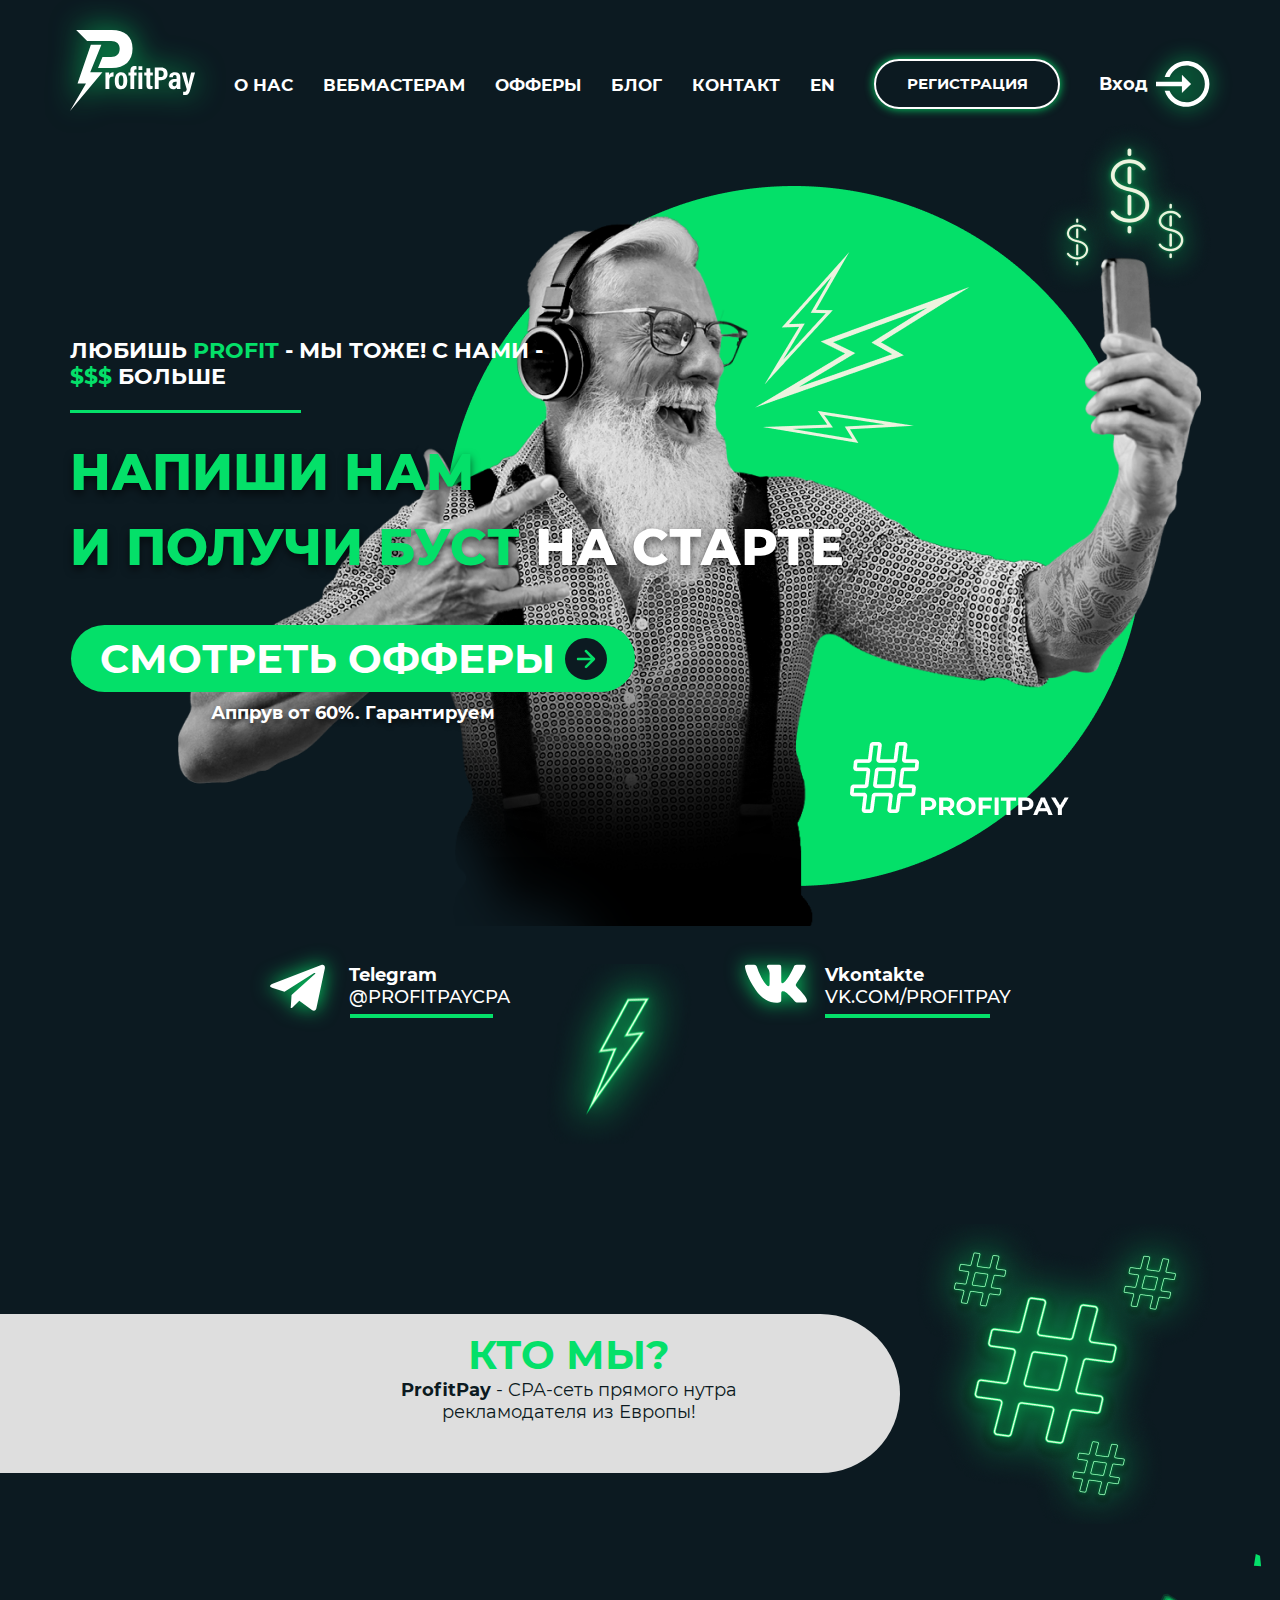
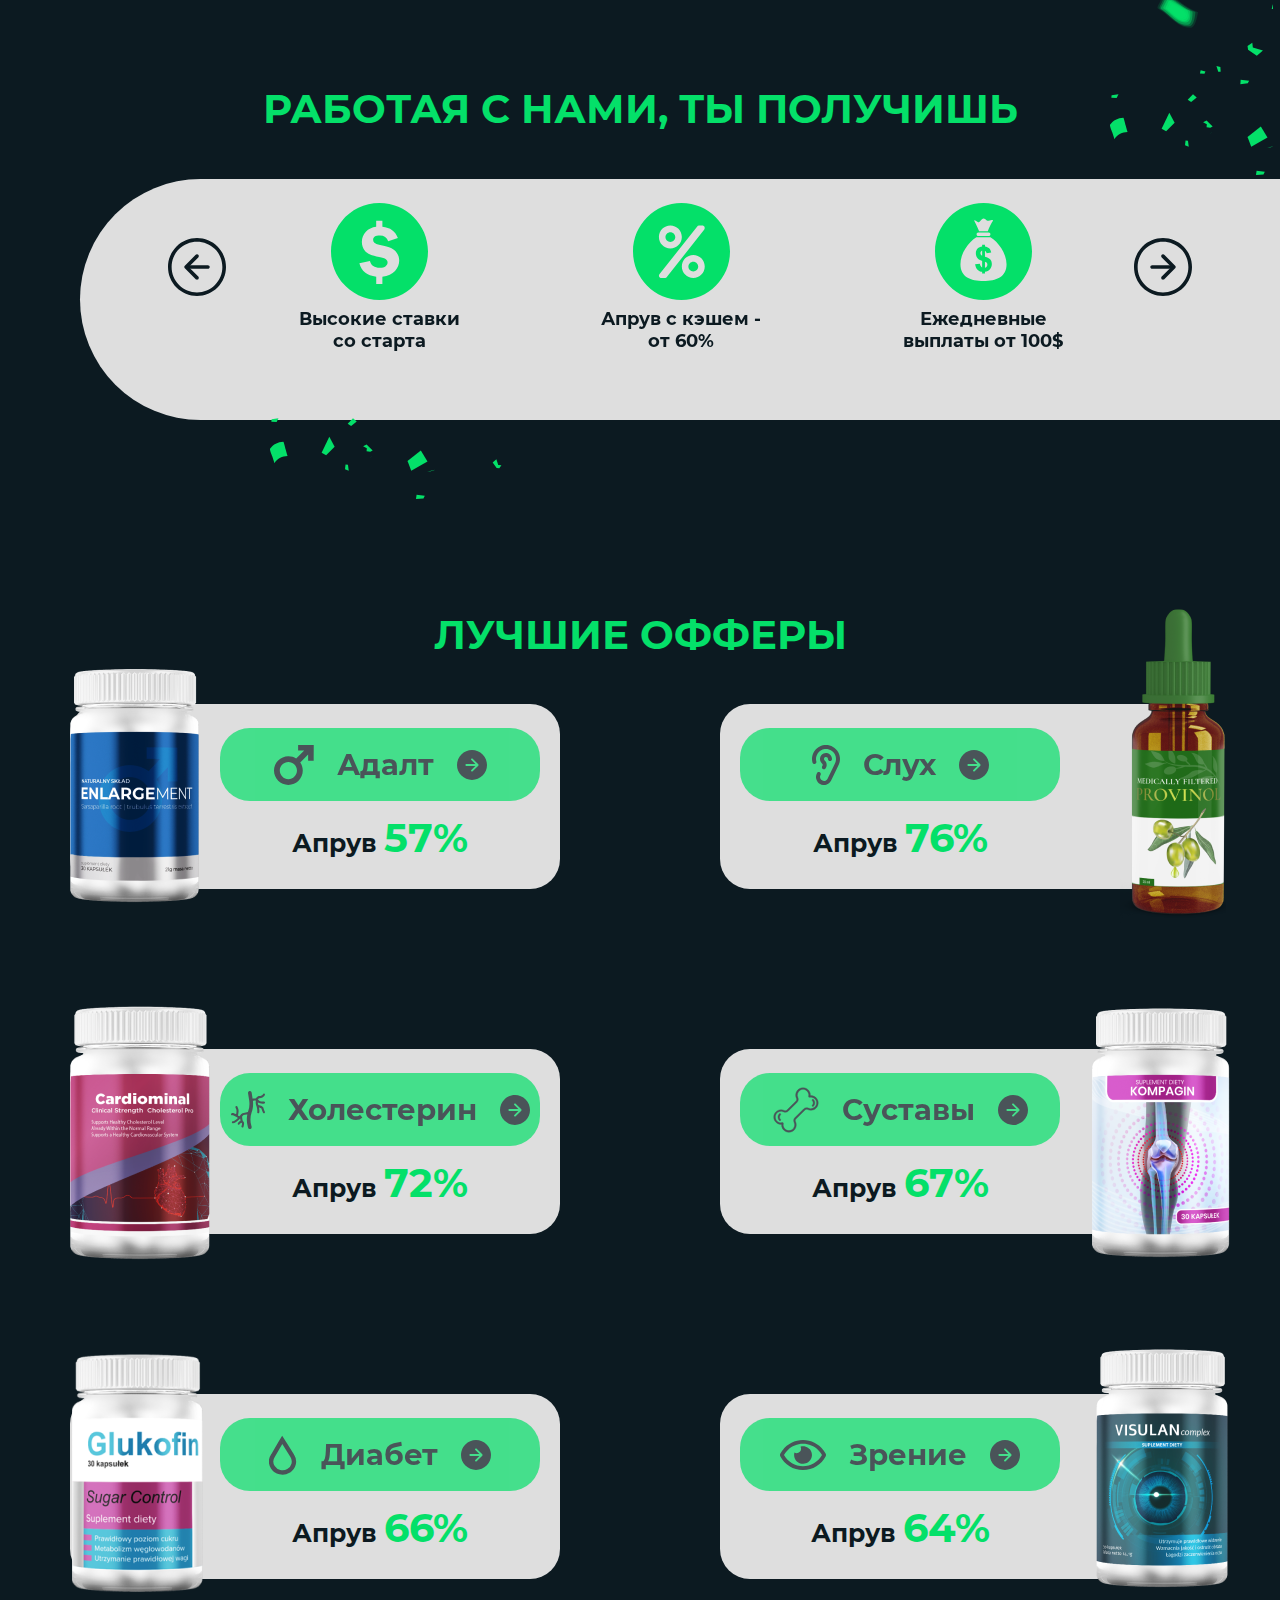
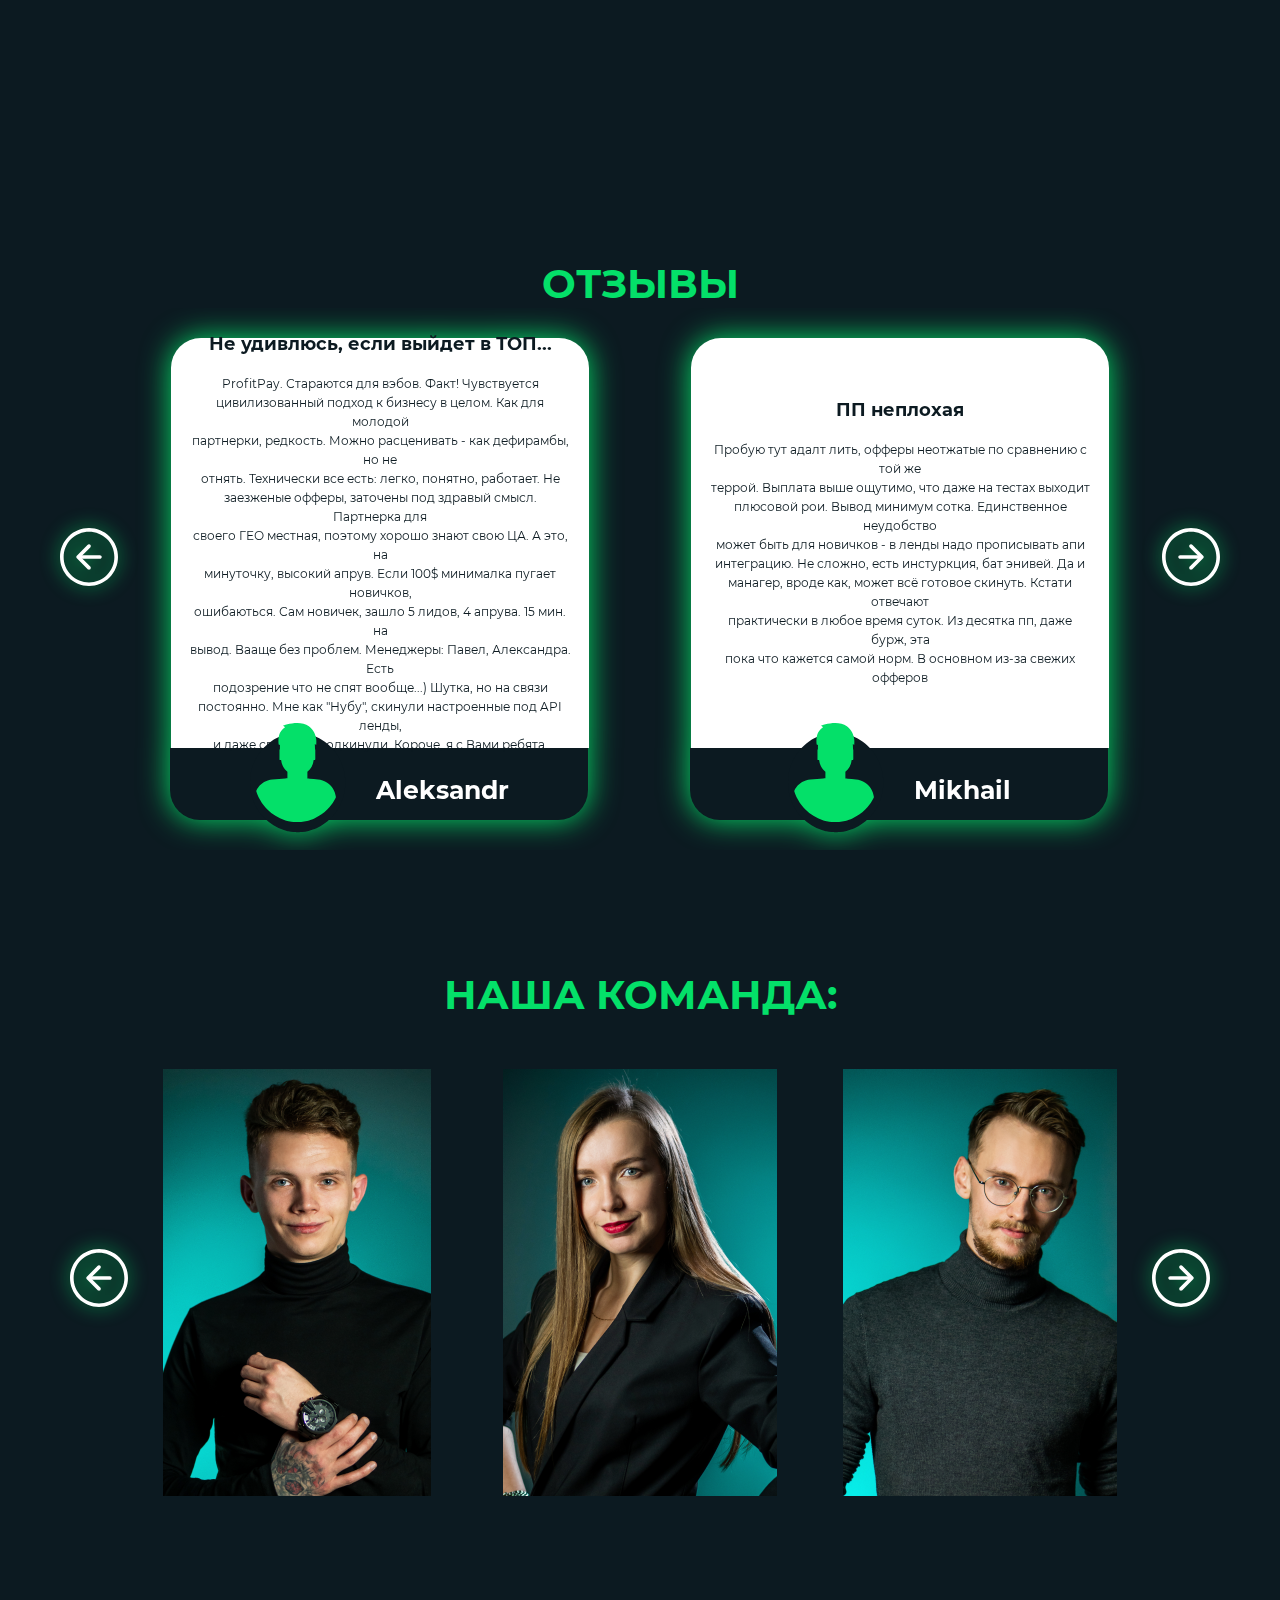
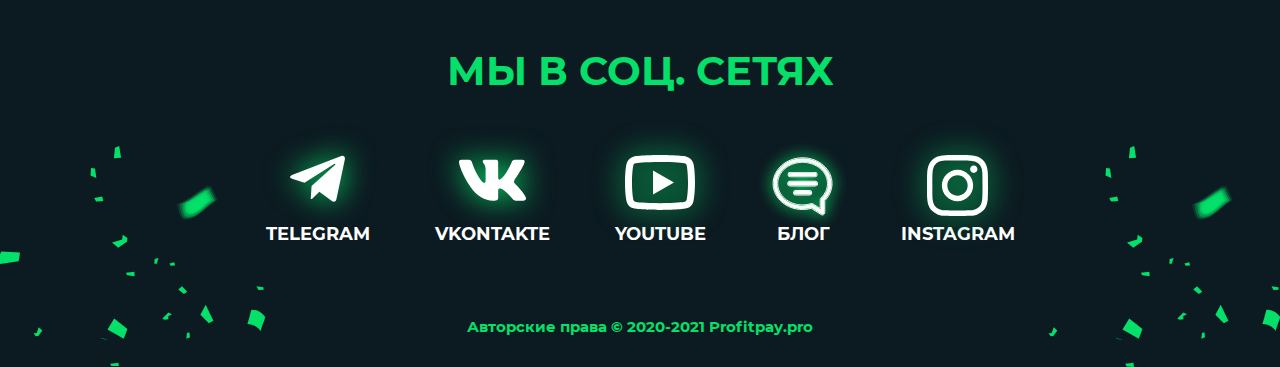
==== commit 3ec42146: "blog, blog-page, contacts 768 and 600" ====
--- a/ru/index.html
+++ b/ru/index.html
@@ -373,6 +373,37 @@
 
               <div class="section-offers__offer">
                 <img
+                  src="/image/offer-ear.png"
+                  alt=""
+                  class="section-offers__img section-offers__ear-img"
+                />
+
+                <div class="section-offers__block section-offers__block-even">
+                  <div class="section-offers__btn">
+                    <a
+                      href=""
+                      class="section-offers__offer-link section-offers__offer-info"
+                    >
+                      <span
+                        class="section-offers__icon section-offers__icon-ear"
+                      ></span>
+
+                      <h3 class="section-offers__offer-name">Слух</h3>
+
+                      <span
+                        class="section-offers__icon section-offers__offer-vector"
+                      ></span>
+                    </a>
+                  </div>
+
+                  <p class="section-offers__offer-info">
+                    Апрув <span class="section-heading">76%</span>
+                  </p>
+                </div>
+              </div>
+
+              <div class="section-offers__offer">
+                <img
                   src="/image/offer-cardio.png"
                   alt=""
                   class="section-offers__img section-offers__cardio-img"
@@ -402,6 +433,35 @@
 
               <div class="section-offers__offer">
                 <img
+                  src="/image/offer-bone.png"
+                  alt=""
+                  class="section-offers__img section-offers__bone-img"
+                />
+
+                <div class="section-offers__block section-offers__block-even">
+                  <div class="section-offers__btn">
+                    <a
+                      href=""
+                      class="section-offers__offer-link section-offers__offer-info"
+                    >
+                      <span
+                        class="section-offers__icon section-offers__icon-bone"
+                      ></span>
+                      <h3 class="section-offers__offer-name">Суставы</h3>
+                      <span
+                        class="section-offers__icon section-offers__offer-vector"
+                      ></span>
+                    </a>
+                  </div>
+
+                  <p class="section-offers__offer-info">
+                    Апрув <span class="section-heading">67%</span>
+                  </p>
+                </div>
+              </div>
+
+              <div class="section-offers__offer">
+                <img
                   src="/image/offer-blood.png"
                   alt=""
                   class="section-offers__img section-offers__blood-img"
@@ -431,9 +491,9 @@
 
               <div class="section-offers__offer">
                 <img
-                  src="/image/offer-ear.png"
+                  src="/image/offer-eye.png"
                   alt=""
-                  class="section-offers__img section-offers__ear-img"
+                  class="section-offers__img section-offers__eye-img"
                 />
 
                 <div class="section-offers__block section-offers__block-even">
@@ -443,66 +503,6 @@
                       class="section-offers__offer-link section-offers__offer-info"
                     >
                       <span
-                        class="section-offers__icon section-offers__icon-ear"
-                      ></span>
-
-                      <h3 class="section-offers__offer-name">Слух</h3>
-
-                      <span
-                        class="section-offers__icon section-offers__offer-vector"
-                      ></span>
-                    </a>
-                  </div>
-
-                  <p class="section-offers__offer-info">
-                    Апрув <span class="section-heading">76%</span>
-                  </p>
-                </div>
-              </div>
-
-              <div class="section-offers__offer">
-                <img
-                  src="/image/offer-bone.png"
-                  alt=""
-                  class="section-offers__img section-offers__bone-img"
-                />
-
-                <div class="section-offers__block section-offers__block-even">
-                  <div class="section-offers__btn">
-                    <a
-                      href=""
-                      class="section-offers__offer-link section-offers__offer-info"
-                    >
-                      <span
-                        class="section-offers__icon section-offers__icon-bone"
-                      ></span>
-                      <h3 class="section-offers__offer-name">Суставы</h3>
-                      <span
-                        class="section-offers__icon section-offers__offer-vector"
-                      ></span>
-                    </a>
-                  </div>
-
-                  <p class="section-offers__offer-info">
-                    Апрув <span class="section-heading">67%</span>
-                  </p>
-                </div>
-              </div>
-
-              <div class="section-offers__offer">
-                <img
-                  src="/image/offer-eye.png"
-                  alt=""
-                  class="section-offers__img section-offers__eye-img"
-                />
-
-                <div class="section-offers__block section-offers__block-even">
-                  <div class="section-offers__btn">
-                    <a
-                      href=""
-                      class="section-offers__offer-link section-offers__offer-info"
-                    >
-                      <span
                         class="section-offers__icon section-offers__icon-eye"
                       ></span>
                       <h3 class="section-offers__offer-name">Зрение</h3>
@@ -534,8 +534,8 @@
 
           <h2 class="section-heading section-review__heading">Отзывы</h2>
 
-          <ul class="section-review__reviews-list">
-            <li class="section-review__reviews-item">
+          <div class="section-review__reviews-list">
+            <div class="section-review__reviews-item">
               <div class="section-review__review">
                 <p class="section-review__review-heading">
                   Не удивлюсь, если выйдет в ТОП...
@@ -568,9 +568,9 @@
 
                 <h3 class="section-review__user-name">Aleksandr</h3>
               </div>
-            </li>
-
-            <li class="section-review__reviews-item">
+            </div>
+
+            <div class="section-review__reviews-item">
               <div class="section-review__review">
                 <p class="section-review__review-heading">ПП неплохая</p>
 
@@ -597,9 +597,9 @@
 
                 <h3 class="section-review__user-name">Mikhail</h3>
               </div>
-            </li>
-
-            <li class="section-review__reviews-item">
+            </div>
+
+            <div class="section-review__reviews-item">
               <div class="section-review__review">
                 <p class="section-review__review-heading">Отзыв о ProfitPay</p>
 
@@ -627,9 +627,9 @@
 
                 <h3 class="section-review__user-name">Lorrens</h3>
               </div>
-            </li>
-
-            <li class="section-review__reviews-item">
+            </div>
+
+            <div class="section-review__reviews-item">
               <div class="section-review__review">
                 <p class="section-review__review-heading">
                   Первые впечатления о партнерке
@@ -657,8 +657,8 @@
 
                 <h3 class="section-review__user-name">Anton</h3>
               </div>
-            </li>
-          </ul>
+            </div>
+          </div>
         </div>
       </section>
 
@@ -670,34 +670,65 @@
 
           <div class="section-team__team-list">
             <div class="section-team__item">
-              <img src="/image/photo1.png" alt="" class="team_photo" />
+              <img
+                src="/image/photo1.png"
+                alt=""
+                id="person1"
+                class="team_photo"
+              />
             </div>
 
             <div class="section-team__item">
-              <img src="/image/photo2.png" alt="" class="team_photo" />
+              <img
+                src="/image/photo2.png"
+                alt=""
+                id="person2"
+                class="team_photo"
+              />
             </div>
 
             <div class="section-team__item">
-              <img src="/image/photo3.png" alt="" class="team_photo" />
+              <img
+                src="/image/photo3.png"
+                alt=""
+                id="person3"
+                class="team_photo"
+              />
             </div>
 
             <div class="section-team__item">
-              <img src="/image/photo4.png" alt="" class="team-photo" />
+              <img
+                src="/image/photo4.png"
+                alt=""
+                id="person4"
+                class="team-photo"
+              />
             </div>
 
             <div class="section-team__item">
-              <img src="/image/photo5.png" alt="" class="team_photo" />
+              <img
+                src="/image/photo5.png"
+                alt=""
+                id="person5"
+                class="team_photo"
+              />
             </div>
 
             <div class="section-team__item">
-              <img src="/image/photo6.png" alt="" class="team_photo" />
+              <img
+                src="/image/photo6.png"
+                alt=""
+                id="person6"
+                class="team_photo"
+              />
             </div>
           </div>
 
           <div id="personDetailed">
             <!-- Detailed blok of team player -->
             <div
-              class="section-team__person section-team__person1 person_detailed"
+              class="section-team__person section-team__person1 person1_detailed"
+              id="person1"
             >
               <div class="section-team__name-info">
                 <span class="section-team__name">Павел</span>
@@ -722,7 +753,7 @@
             <!-- Detailed blok of team player -->
 
             <div
-              class="section-team__person section-team__person2 person_detailed"
+              class="section-team__person section-team__person2 person2_detailed"
             >
               <div class="section-team__name-info">
                 <span class="section-team__name">Александра</span>
@@ -747,7 +778,7 @@
             </div>
 
             <div
-              class="section-team__person section-team__person3 person_detailed"
+              class="section-team__person section-team__person3 person3_detailed"
             >
               <div class="section-team__name-info">
                 <span class="section-team__name">Кароль</span>
@@ -772,7 +803,7 @@
             </div>
 
             <div
-              class="section-team__person section-team__person4 person_detailed"
+              class="section-team__person section-team__person4 person4_detailed"
             >
               <div class="section-team__name-info">
                 <span class="section-team__name">Габриела</span>
@@ -798,7 +829,7 @@
             </div>
 
             <div
-              class="section-team__person section-team__person5 person_detailed"
+              class="section-team__person section-team__person5 person5_detailed"
             >
               <div class="section-team__name-info">
                 <span class="section-team__name">Томаш</span>
@@ -823,7 +854,7 @@
             </div>
 
             <div
-              class="section-team__person section-team__person6 person_detailed"
+              class="section-team__person section-team__person6 person6_detailed"
             >
               <div class="section-team__name-info">
                 <span class="section-team__name">Магдалена</span>
--- a/css/media.css
+++ b/css/media.css
@@ -254,29 +254,29 @@
 
   /* .section-review__reviews-list {
     margin: 0 auto;
-    width: 55%;
+    width: 60%;
   }
   
   
   .section-review__reviews-item {
     width: 100%;
     height: 100%;
-  }
-
-  .section-team__team-list {
+  } */
+
+  /* .section-team__team-list {
     margin: 0 auto;
     width: 75%;
   }
 
   .section-team__item {
     padding: 0;
+    transform: translateX(20%);
   } */
 
   /* blog */
 
   .blog__article-item {
     margin-bottom: 50px;
-    transform: translateX(20%);
   }
 
   .blog__article-item:nth-child(-n+2) {
@@ -399,7 +399,134 @@
   }
 }
 
-@media (max-width: 576px) {
+@media (max-width: 768px) {
+  body {
+    padding: 15px 0;
+  }
+
+  .header__container {
+    height: 65px;
+  }
+
+  .header__left {
+    display: flex;
+    align-items: flex-end;
+  }
+
+  .header__logo-img {
+    width: 90px;
+    height: auto;
+  }
+
+  .nav-link {
+    font-size: 15px;
+  }
+
+  .header__nav-item:not(:last-child) {
+    margin-right: 15px;
+  }
+
+  .nav-list {
+    transform: translateY(30px);
+  }
+
+  .header__sigh-up-btn {
+    margin-right: 15px;
+  }
+
+  .header__sign-up-link {
+    padding: 10px;
+    width: 150px;
+    font-size: 13px;
+    line-height: 15px;
+    transform: translateY(18px);
+  }
+
+  .header__log-in-link {
+    padding: 0;
+    font-size: 16px;
+    transform: translateY(20px);
+}
+
+  .header__log-in-icon {
+    margin-left: 8px;
+    width: 43px;
+    height: 37px;
+  }
+
+  /* Contacts */
+
+  .lines-container {
+    display: none;
+  }
+
+  .section-contacts__contacts {
+    background-image: none;
+  }
+
+  .section-contacts {
+    margin-bottom: 0px;
+    padding-bottom: 95px;
+    background-repeat: no-repeat;
+    background-position: center 85px;
+    background-image: url("/image/contacts-vector.svg");
+  }
+
+  .section-contacts__ques {
+    font-size: 22px;
+    font-weight: 800;
+    line-height: 26px;
+  }
+
+  .section-contacts__write {
+    margin-bottom: 0px;
+    font-size: 50px;
+    line-height: 55px;
+  }
+
+  .section-contacts__contacts {
+    flex-wrap: wrap;
+    padding-top: 80px;
+    background-image: none;
+  }
+
+  .section-contacts__contact {
+    margin: 0 auto;
+    width: 100%;
+    min-height: auto;
+  }
+
+  .section-contacts__contact:not(:last-child) {
+    margin-bottom: 75px;
+  }
+
+  .section-contacts__photo {
+    display: block;
+    margin-bottom: 32px;
+    border: 6px solid var(--green-color);
+    border-radius: 50%;
+    width: 163px;
+    height: 163px;
+  }
+
+  .section-contacts__name {
+    font-size: 20px;
+    line-height: 25px;
+  }
+
+  .section-contacts__desc {
+    margin-bottom: 15px;
+    font-size: 15px;
+    line-height: 18px;
+  }
+
+  .section-contacts__link {
+    font-size: 15px;
+    line-height: 18px;
+  }
+}
+
+@media (max-width: 600px) {
   body {
     padding: 22px 0;
     color: #fff;
@@ -1066,118 +1193,23 @@
     line-height: 9px;
   }
 
-  /* контакты */
-
-  .contacts-dolls {
-    display: none;
-  }
-
-  .contacts-lightning {
-    display: none;
-  }
-
-  .lines-container {
-    display: none;
-  }
-
-  .section-contacts__contacts {
-    background-image: none;
-  }
-
-  .section-contacts {
-    margin-bottom: 0px;
-    padding-bottom: 95px;
-    background-repeat: no-repeat;
-    background-position: center 85px;
-    background-image: url("/image/contacts-vector.svg");
-  }
+  /* Blog */
+
+  .blog__article-item:nth-child(-n+2),
+  .blog__article-item:nth-child(n+3) {
+    flex: 0 0 100%;
+    height: 350px;
+    max-width: 600px;
+  }
+
+  .article-list {
+    margin-bottom: 40px;
+  }
+
+  /* Contacts */
 
   .section-contacts__ques {
     font-size: 18px;
-    font-weight: 800;
     line-height: 22px;
   }
-
-  .section-contacts__write {
-    margin-bottom: 0px;
-    font-size: 50px;
-    line-height: 55px;
-  }
-
-  .section-contacts__contacts {
-    flex-wrap: wrap;
-    padding-top: 80px;
-    background-image: none;
-  }
-
-  .section-contacts__contact {
-    margin: 0 auto;
-    width: 100%;
-    min-height: auto;
-  }
-
-  .section-contacts__contact:not(:last-child) {
-    margin-bottom: 75px;
-  }
-
-  .section-contacts__photo {
-    display: block;
-    margin-bottom: 32px;
-    border: 6px solid var(--green-color);
-    border-radius: 50%;
-    width: 163px;
-    height: 163px;
-  }
-
-  .section-contacts__name {
-    font-size: 20px;
-    line-height: 25px;
-  }
-
-  .section-contacts__desc {
-    margin-bottom: 15px;
-    font-size: 15px;
-    line-height: 18px;
-  }
-
-  .section-contacts__link {
-    font-size: 15px;
-    line-height: 18px;
-  }
-
-  /* Blog */
-
-  .article-list {
-    flex-direction: column;
-    justify-content: center;
-    align-items: center;
-    margin-bottom: 20px;
-  }
-
-  .blog__article-item:nth-child(-n + 2),
-  .blog__article-item:nth-child(n + 3) {
-    flex: 0 0 100%;
-    width: 295px;
-    height: 295px;
-  }
-
-  .blog__article-item {
-    margin-bottom: 35px;
-  }
-
-  .blog__article-item:nth-child(-n + 2) .blog__article .blog__desc,
-  .blog__article-item:nth-child(n + 3) .blog__article .blog__desc {
-    padding: 8px;
-  }
-
-  .blog__article-item:nth-child(-n + 2) .blog__article .blog__desc .blog__name,
-  .blog__article-item:nth-child(n + 3) .blog__article .blog__desc .blog__name {
-    font-size: 12px;
-    line-height: 14px;
-  }
-
-  .blog__article-desc {
-    font-size: 8px;
-    line-height: 9px;
-  }
 }
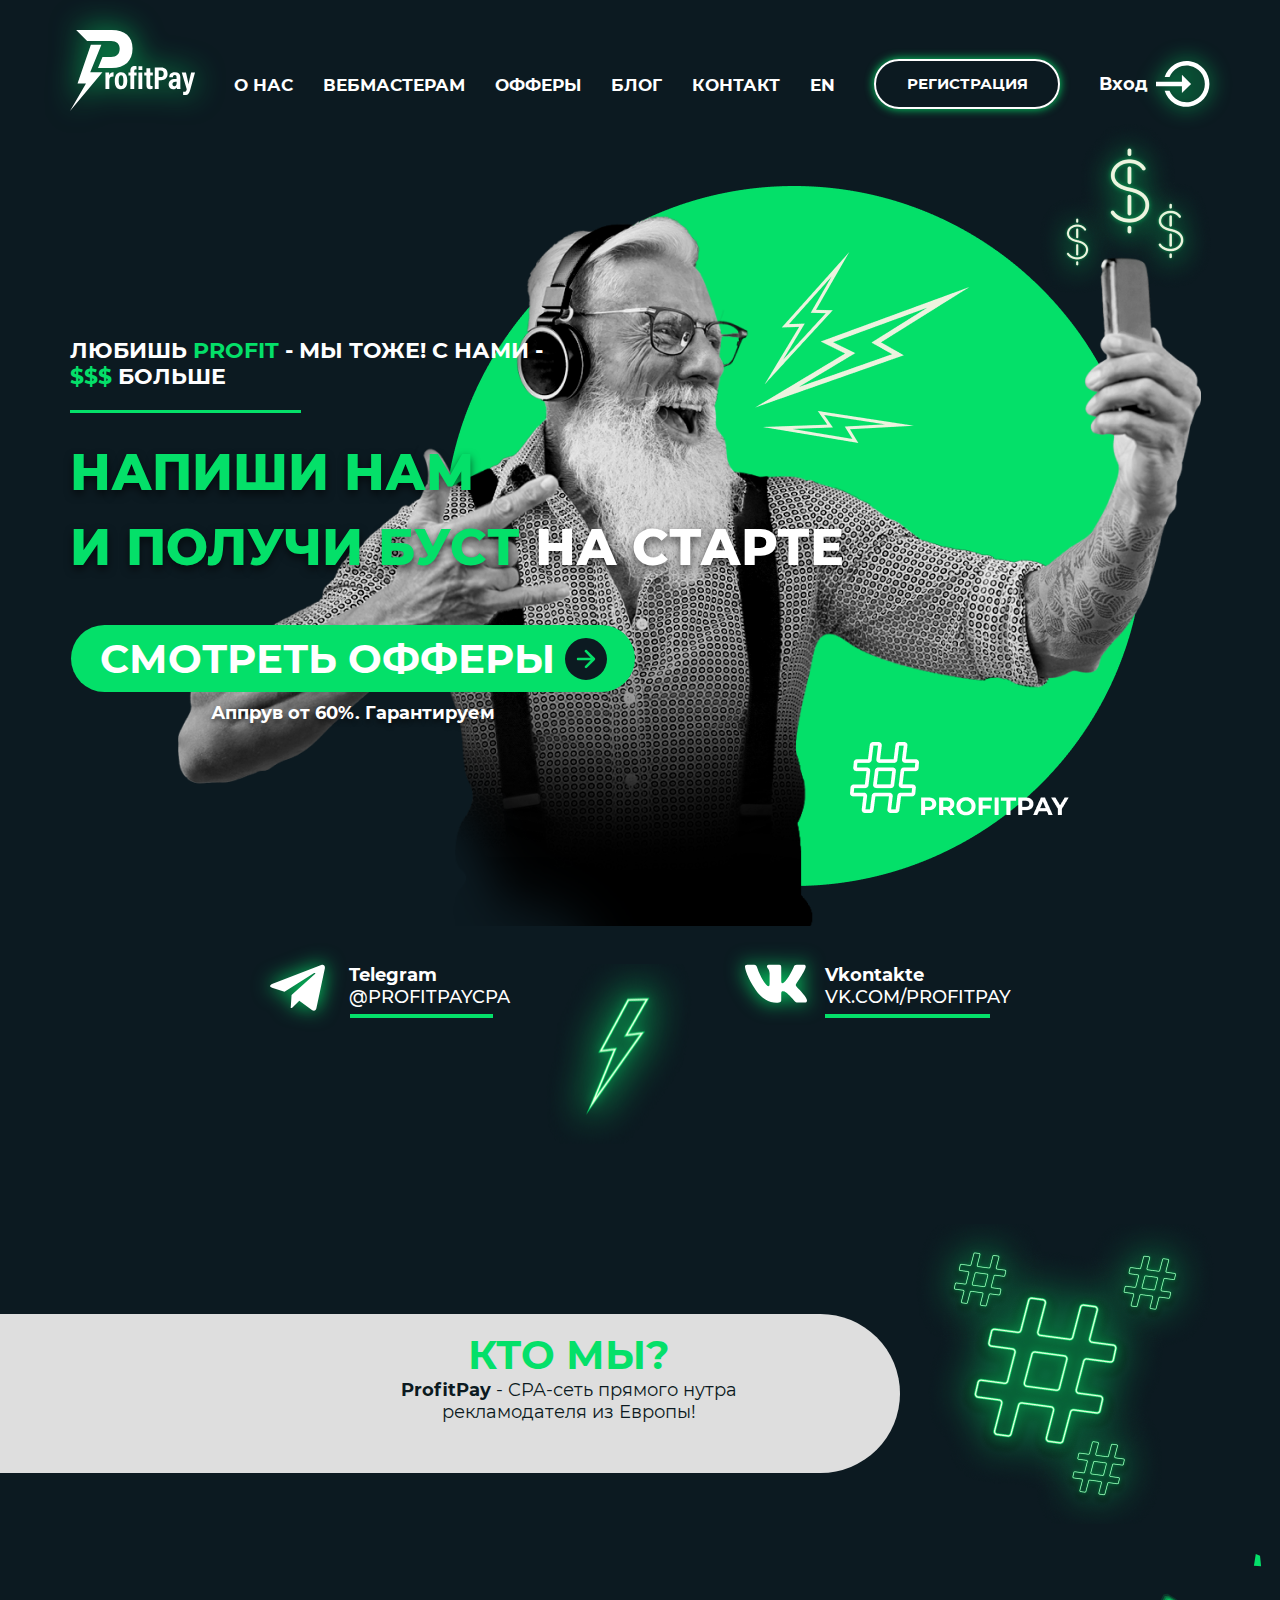
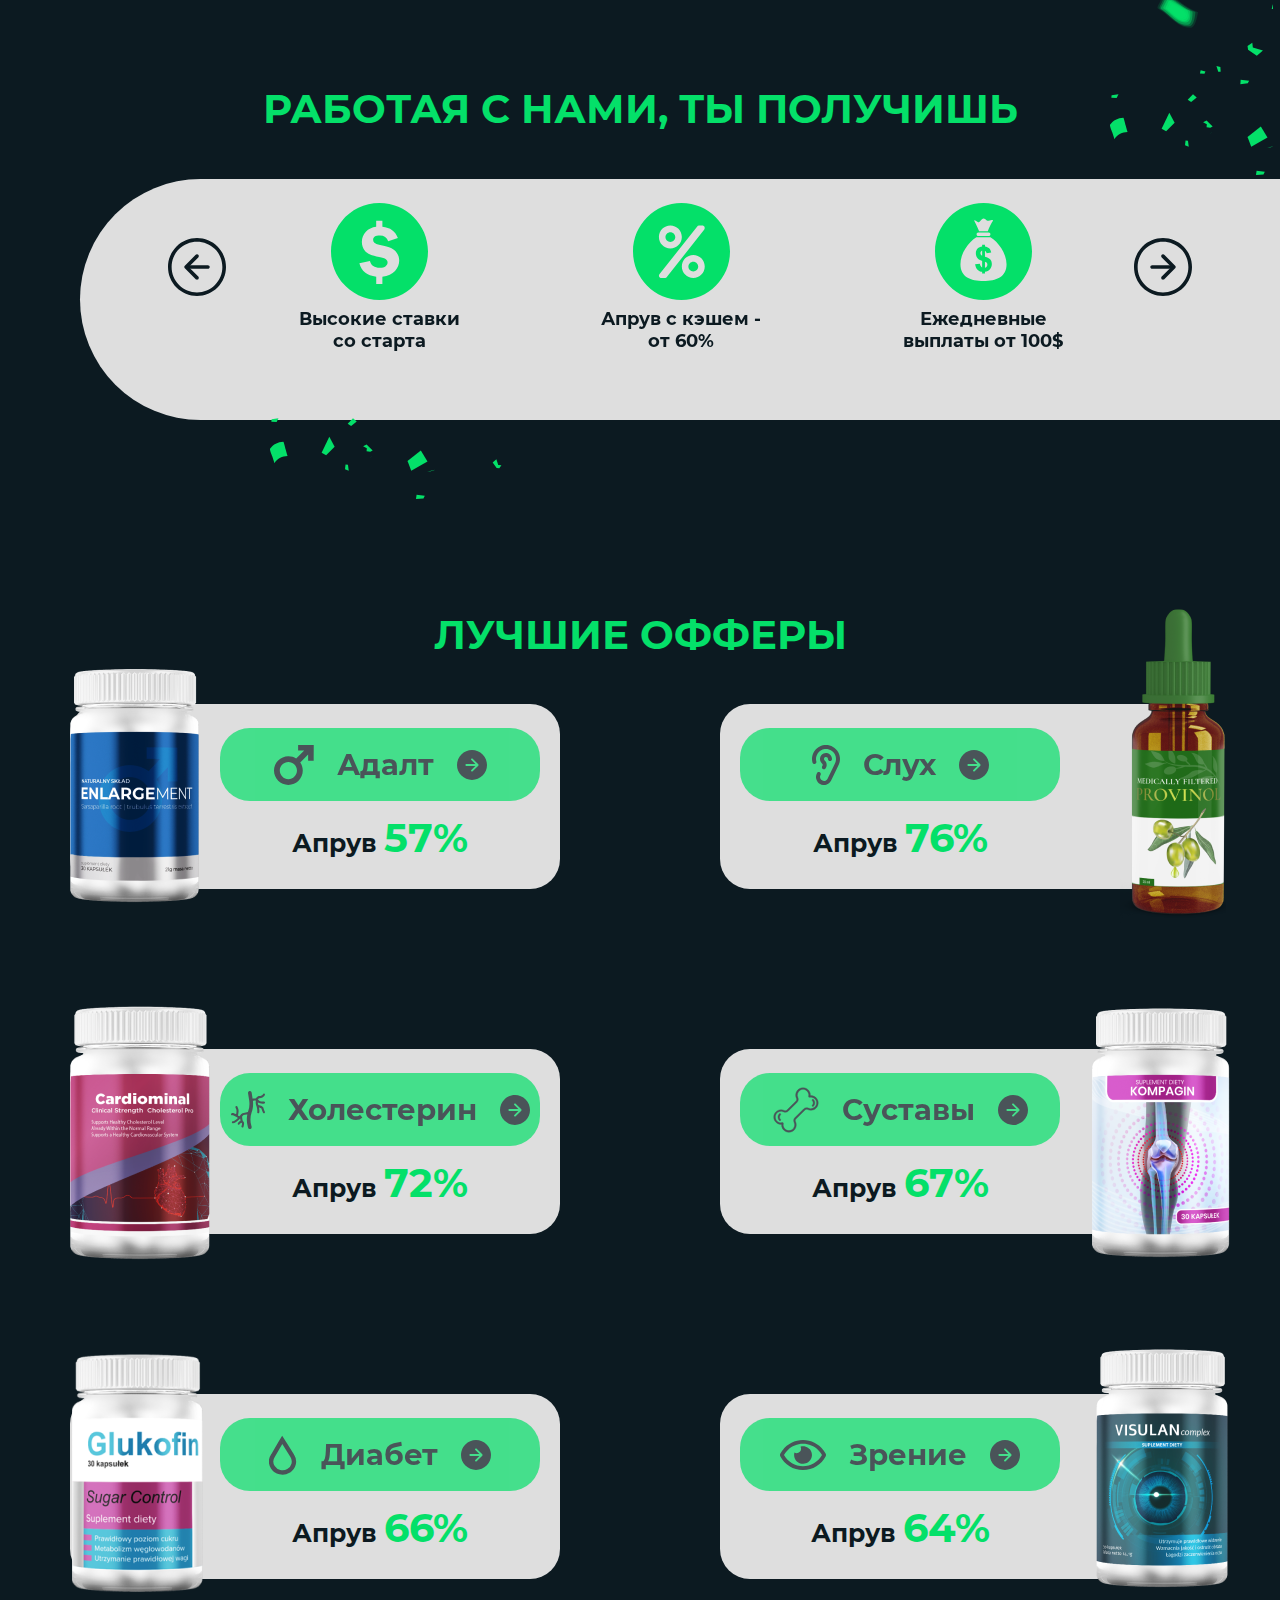
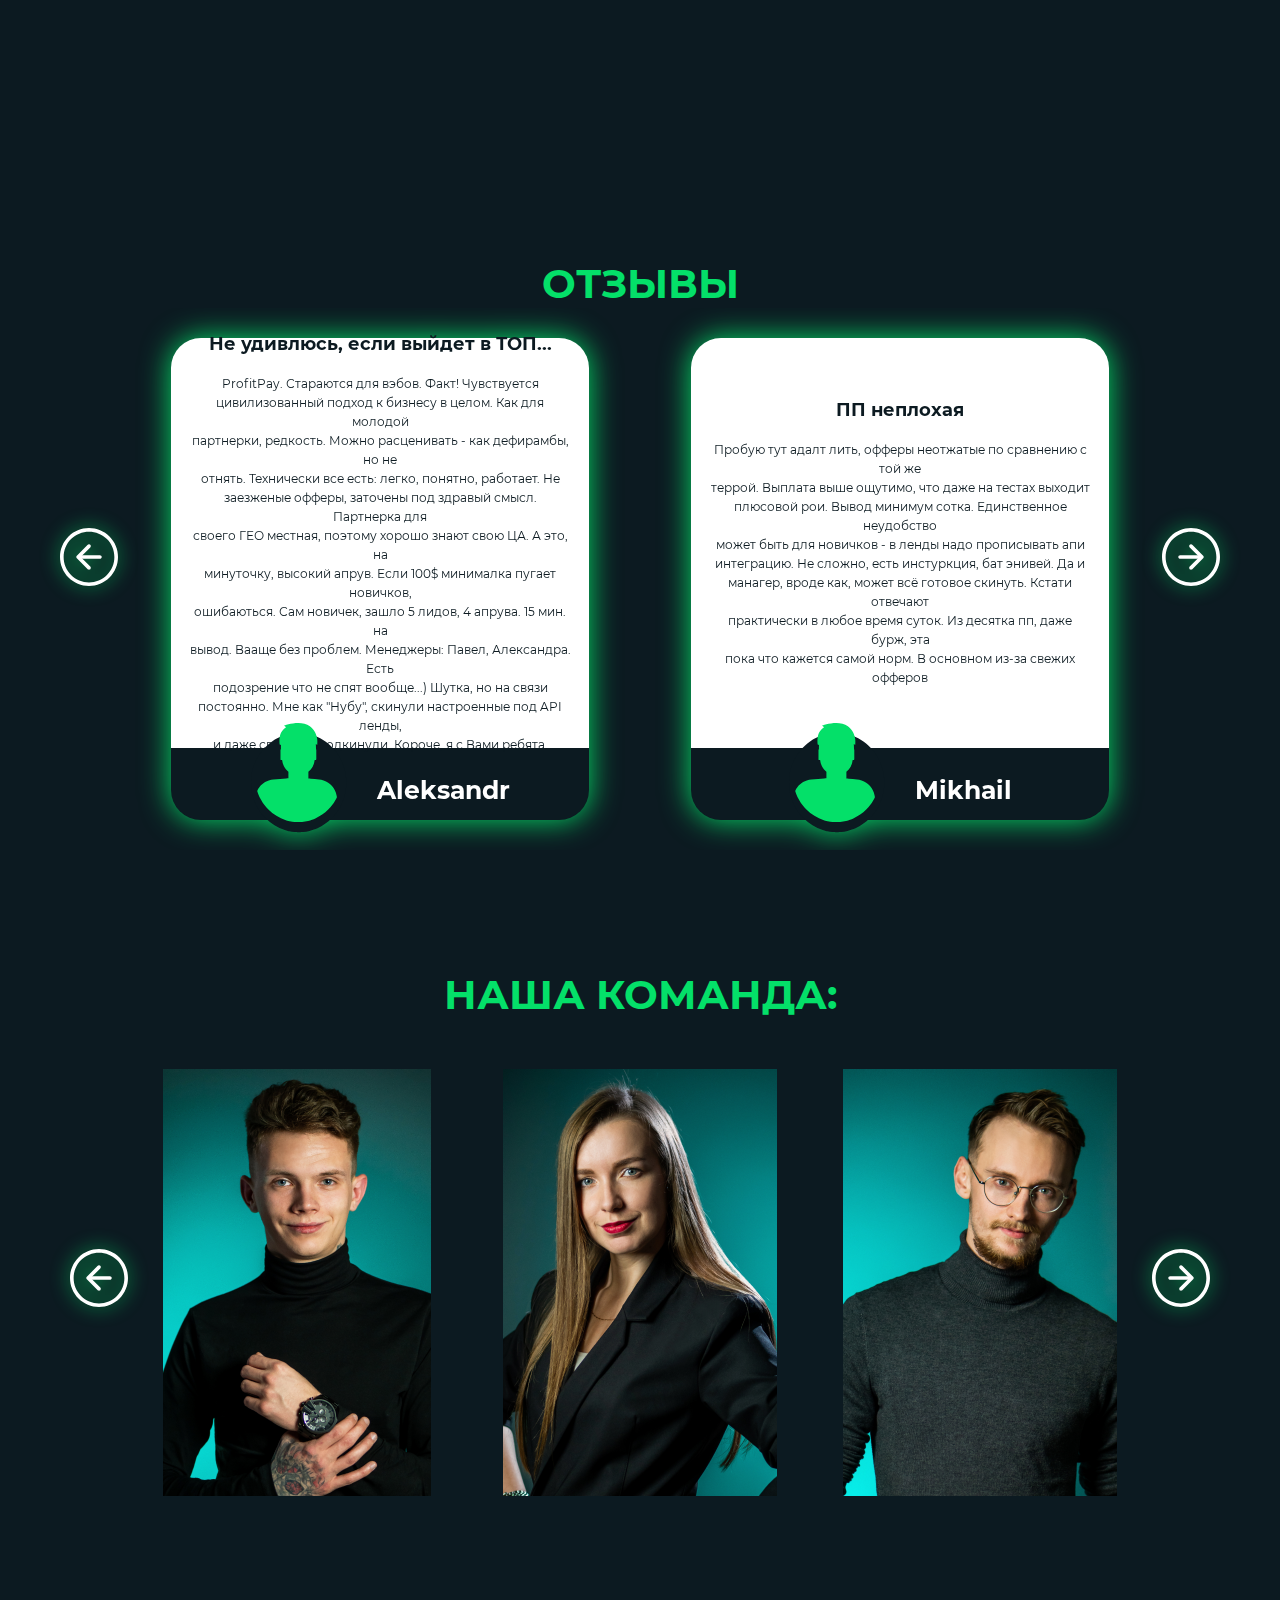
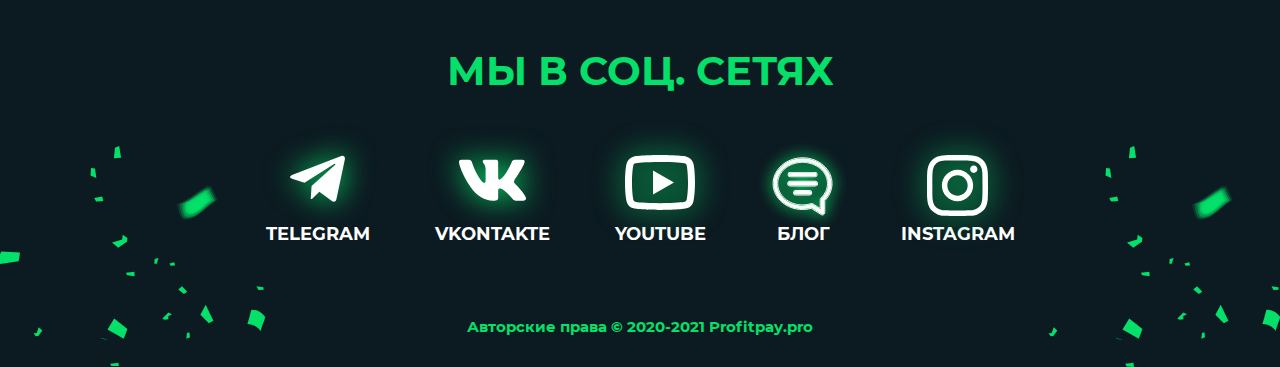
==== commit 395aed10: "some media" ====
--- a/ru/index.html
+++ b/ru/index.html
@@ -670,65 +670,34 @@
 
           <div class="section-team__team-list">
             <div class="section-team__item">
-              <img
-                src="/image/photo1.png"
-                alt=""
-                id="person1"
-                class="team_photo"
-              />
+              <img src="/image/photo1.png" alt="" class="team_photo" />
             </div>
 
             <div class="section-team__item">
-              <img
-                src="/image/photo2.png"
-                alt=""
-                id="person2"
-                class="team_photo"
-              />
+              <img src="/image/photo2.png" alt="" class="team_photo" />
             </div>
 
             <div class="section-team__item">
-              <img
-                src="/image/photo3.png"
-                alt=""
-                id="person3"
-                class="team_photo"
-              />
+              <img src="/image/photo3.png" alt="" class="team_photo" />
             </div>
 
             <div class="section-team__item">
-              <img
-                src="/image/photo4.png"
-                alt=""
-                id="person4"
-                class="team-photo"
-              />
+              <img src="/image/photo4.png" alt="" class="team-photo" />
             </div>
 
             <div class="section-team__item">
-              <img
-                src="/image/photo5.png"
-                alt=""
-                id="person5"
-                class="team_photo"
-              />
+              <img src="/image/photo5.png" alt="" class="team_photo" />
             </div>
 
             <div class="section-team__item">
-              <img
-                src="/image/photo6.png"
-                alt=""
-                id="person6"
-                class="team_photo"
-              />
+              <img src="/image/photo6.png" alt="" class="team_photo" />
             </div>
           </div>
 
           <div id="personDetailed">
             <!-- Detailed blok of team player -->
             <div
-              class="section-team__person section-team__person1 person1_detailed"
-              id="person1"
+              class="section-team__person section-team__person1 person_detailed"
             >
               <div class="section-team__name-info">
                 <span class="section-team__name">Павел</span>
@@ -740,7 +709,6 @@
               </div>
 
               <div class="section-team__about">
-                <button>Close</button>
                 <p><strong>Аффилиэйт-менеджер Profit Pay</strong></p>
                 <p>
                   Развиваю сеть с технической части. Если вам нужен определенный
@@ -753,7 +721,7 @@
             <!-- Detailed blok of team player -->
 
             <div
-              class="section-team__person section-team__person2 person2_detailed"
+              class="section-team__person section-team__person2 person_detailed"
             >
               <div class="section-team__name-info">
                 <span class="section-team__name">Александра</span>
@@ -778,7 +746,7 @@
             </div>
 
             <div
-              class="section-team__person section-team__person3 person3_detailed"
+              class="section-team__person section-team__person3 person_detailed"
             >
               <div class="section-team__name-info">
                 <span class="section-team__name">Кароль</span>
@@ -803,7 +771,7 @@
             </div>
 
             <div
-              class="section-team__person section-team__person4 person4_detailed"
+              class="section-team__person section-team__person4 person_detailed"
             >
               <div class="section-team__name-info">
                 <span class="section-team__name">Габриела</span>
@@ -829,7 +797,7 @@
             </div>
 
             <div
-              class="section-team__person section-team__person5 person5_detailed"
+              class="section-team__person section-team__person5 person_detailed"
             >
               <div class="section-team__name-info">
                 <span class="section-team__name">Томаш</span>
@@ -854,7 +822,7 @@
             </div>
 
             <div
-              class="section-team__person section-team__person6 person6_detailed"
+              class="section-team__person section-team__person6 person_detailed"
             >
               <div class="section-team__name-info">
                 <span class="section-team__name">Магдалена</span>
--- a/css/style.css
+++ b/css/style.css
@@ -298,8 +298,10 @@
 
 .modal-form {
   position: fixed;
+  margin: auto;
+  left: 0;
+  right: 0;
   top: 10%;
-  left: 22%;
   padding: 40px 85px;
   box-shadow: 0px 0px 37px 13px rgba(4, 224, 105, 0.7);
   border-radius: 30px;
@@ -607,9 +609,9 @@
   border-bottom: 2px solid var(--green-color);
   box-shadow: 0px 0px 29px #04e069;
   width: 100%;
-  height: 140px;
+  min-height: 100px;
   background-color: #0a0a0a;
-  transform: translateY(-260px);
+  transform: translateY(700px);
   display: none;
 }
 
@@ -624,13 +626,13 @@
 
 .section-cookie__icon {
   position: absolute;
-  left: 20%;
   width: 149px;
-  height: 184px;
+  min-height: 184px;
   background-repeat: no-repeat;
   background-size: contain;
   background-image: url("/image/cookie.svg");
   filter: drop-shadow(0px 4px 15px rgba(4, 224, 105, 0.7));
+  transform: translateX(-570px);
 }
 
 .section-cookie__text {
@@ -1063,6 +1065,7 @@
   width: 418px;
   height: 72px;
   background-color: var(--desc-color);
+  margin: 0 auto;
 }
 
 .section-review__user-icon {
--- a/css/media.css
+++ b/css/media.css
@@ -28,13 +28,50 @@
   }
 }
 
-@media (max-width: 1200px) {
+@media (max-width: 1200px) and (min-width: 999px) {
+  .section-team__name-info {
+    display: none;
+  }
+
+  .section-team__about {
+    flex: 0 0 45%;
+  }
+
   .section-work__conf1,
   .section-work__conf2,
   .footer__conf1,
   .footer__conf2 {
     display: none;
   }
+
+  /* Cookie */
+
+  .section-cookie__container {
+    width: 960px;
+  }
+
+  .section-cookie__icon {
+    transform: translateX(-480px);
+  }
+
+  .section-cookie__text {
+    width: 630px;
+  }
+
+  /* Modal form */
+
+  .modal-form {
+    padding: 40px 35px;
+    width: 960px;
+    height: 600px;
+  }
+
+  .modal-form__heading {
+    margin-bottom: 30px;
+    color: #fff;
+  }
+
+  /* Sections */
 
   .section-heading {
     font-size: 30px;
@@ -275,27 +312,371 @@
 
   /* blog */
 
+  .article-list {
+    margin: 0 auto;
+    max-width: 920px;
+  }
+
   .blog__article-item {
     margin-bottom: 50px;
   }
 
-  .blog__article-item:nth-child(-n+2) {
+  .blog__article-item:nth-child(-n + 2) {
+    flex: 0 0 40%;
     height: 450px;
-  }
-
-  .blog__article-item:nth-child(n+3) {
-    height: 300px;
+    width: 450px;
+  }
+
+  .blog__article-item:nth-child(n + 3) {
+    flex: 0 0 25%;
+    width: 290px;
+    height: 290px;
   }
 }
 
-@media (max-width: 999px) {
+@media (max-width: 999px) and (min-width: 768px) {
+  .section-team__name-info {
+    display: none;
+  }
+
+  .section-team__about {
+    flex: 0 0 35%;
+  }
+
+  .section-work__conf1,
+  .section-work__conf2,
+  .footer__conf1,
+  .footer__conf2 {
+    display: none;
+  }
+
+  /* Cookie */
+
+  .section-cookie {
+    min-height: 120px;
+    transform: translateY(450px);
+  }
+
+  .section-cookie__container {
+    padding: 10px 0 10px 120px;
+    width: 720px;
+  }
+
+  .section-cookie__icon {
+    width: 130px;
+    min-height: 160px;
+    transform: translateX(-380px);
+  }
+
+  .section-cookie__text {
+    width: 500px;
+  }
+
+  .section-cookie__heading {
+    font-size: 20px;
+    line-height: 30px;
+  }
+
+  .section-cookie__desc {
+    font-size: 13px;
+    line-height: 16px;
+  }
+
+  .section-cookie__link {
+    font-size: 15px;
+  }
+
+  .section-cookie__btn {
+    font-size: 30px;
+    line-height: 35px;
+  }
+
+  .section-cookie__vector {
+    width: 30px;
+    height: 30px;
+  }
+
+  /* Modal form */
+
+  .modal-form {
+    padding: 35px;
+    width: 720px;
+    height: 500px;
+  }
+
+  .modal-form__heading {
+    margin-bottom: 30px;
+  }
+
+  .modal-form__link {
+    padding: 30px;
+    width: 290px;
+    height: 340px;
+  }
+
+  .modal-form__icon {
+    margin-bottom: 35px;
+  }
+
+  .modal-form__icon-tg {
+    width: 122px;
+    height: 100px;
+  }
+
+  .modal-form__icon-vk {
+    width: 156px;
+    height: 87px;
+  }
+
+  .modal-form__name {
+    font-size: 35px;
+    line-height: 43px;
+  }
+
+  .modal-form__desc {
+    margin-bottom: 30px;
+    font-size: 16px;
+  }
+
+  .modal-form__btn {
+    width: 220px;
+    padding: 12px;
+    font-size: 35px;
+    line-height: 43px;
+  }
+
+  .modal-form__vector {
+    height: 37px;
+    width: 37px;
+  }
+
+  /* Sections */
+
   .container {
     padding-right: 20px;
     padding-left: 20px;
   }
 
+  .section-heading {
+    font-size: 30px;
+    line-height: 35px;
+  }
+
+  .section-desc {
+    font-size: 16px;
+    line-height: 19px;
+  }
+
+  .header__center {
+    margin-left: 30px;
+    margin-right: auto;
+  }
+
+  .header__nav-item:nth-child(3),
   .header__nav-item:nth-child(4) {
     display: none;
+  }
+
+  .header__sigh-up-btn {
+    margin-right: 30px;
+  }
+
+  .section-hero {
+    padding-top: 40px;
+    background-position: 85% top;
+    background-size: 80%;
+  }
+
+  .section-hero__profit {
+    margin-bottom: 15px;
+    padding-bottom: 20px;
+    font-size: 15px;
+    line-height: 20px;
+  }
+
+  .section-hero__profit::after {
+    margin-top: 15px;
+    height: 2px;
+    border-bottom: 2px solid var(--green-color);
+  }
+
+  .section-hero__write-us {
+    margin-bottom: 95px;
+    font-size: 36px;
+    line-height: 50px;
+  }
+
+  .section-hero__offers-btn-desc {
+    margin-bottom: 0;
+    max-width: 452px;
+    align-items: center;
+  }
+
+  .section-hero__offers-link {
+    margin-left: 65px;
+    padding: 9px 20px;
+    width: 450px;
+    min-height: 40px;
+    font-size: 30px;
+    line-height: 35px;
+  }
+
+  .section-hero__vector {
+    width: 35px;
+    height: 35px;
+  }
+
+  .section-hero__link-desc {
+    font-size: 14px;
+    line-height: 20px;
+  }
+
+  .section-hero__social-list {
+    display: none;
+  }
+
+  .section-us__container {
+    padding: 0;
+    min-height: 150px;
+    margin-bottom: 100px;
+    background-image: none;
+  }
+
+  .section-us__info {
+    padding: 16px 50px 16px 200px;
+    width: 600px;
+    min-height: 120px;
+  }
+
+  .section-work__container {
+    margin-bottom: 120px;
+  }
+
+  .section-work__info {
+    width: 700px;
+    min-height: 120px;
+    padding: 20px;
+  }
+
+  .section-work__benefit-list {
+    margin: 0 30px;
+  }
+
+  .section-work__benefit-item {
+    padding: 105px 40px 0;
+  }
+
+  .section-work__desc {
+    font-size: 15px;
+    line-height: 18px;
+  }
+
+  .section-offers__offer:not(:last-child) {
+    margin-bottom: 90px;
+  }
+
+  .section-offers__offers-list-2 {
+    justify-content: flex-end;
+  }
+
+  .section-offers__block {
+    width: 350px;
+    min-height: 130px;
+    border-radius: 30px;
+  }
+
+  .section-offers__block-odd {
+    padding: 15px 15px 15px 120px;
+  }
+
+  .section-offers__block-even {
+    padding: 15px 120px 15px 15px;
+  }
+
+  .section-offers__offer-info {
+    font-size: 15px;
+    line-height: 22px;
+  }
+
+  .section-offers__offer-link {
+    margin-bottom: 10px;
+    min-height: 50px;
+  }
+
+  .section-offers__offer-name {
+    margin-right: 15px;
+    margin-left: 15px;
+  }
+
+  .section-offers__adult-img {
+    height: 25%;
+    transform: translateY(-35px);
+  }
+
+  .section-offers__ear-img {
+    height: 30%;
+    transform: translate(300px, -85px);
+  }
+
+  .section-offers__cardio-img {
+    height: 30%;
+    transform: translateY(-60px);
+  }
+
+  .section-offers__bone-img {
+    height: 25%;
+    transform: translate(270px, -55px);
+  }
+
+  .section-offers__blood-img {
+    height: 25%;
+    transform: translate(-2px, -35px);
+  }
+
+  .section-offers__eye-img {
+    height: 25%;
+    transform: translate(240px, -50px);
+  }
+
+  .section-offers__offer-vector {
+    width: 24px;
+    height: 24px;
+  }
+
+  .section-offers__icon-adult {
+    width: 30px;
+    height: 30px;
+    background-image: url("/image/adult-img.svg");
+  }
+
+  .section-offers__icon-ear {
+    width: 22px;
+    height: 34px;
+    background-image: url("/image/ear-img.svg");
+  }
+
+  .section-offers__icon-cardio {
+    width: 28px;
+    height: 32px;
+    background-image: url("/image/cardio-img.svg");
+  }
+
+  .section-offers__icon-bone {
+    width: 32px;
+    height: 32px;
+    background-image: url("/image/bone-img.svg");
+  }
+
+  .section-offers__icon-blood {
+    width: 21px;
+    height: 32px;
+    background-image: url("/image/blood-img.svg");
+  }
+
+  .section-offers__icon-eye {
+    width: 36px;
+    height: 20px;
+    background-image: url("/image/eye-img.svg");
   }
 
   .footer__heading {
@@ -319,22 +700,22 @@
     width: 50px;
     height: 41px;
   }
-  
+
   .footer__icon-vk {
     width: 61px;
     height: 36px;
   }
-  
+
   .footer__icon-youtube {
     width: 64px;
     height: 49px;
   }
-  
+
   .footer__icon-blog {
     width: 59px;
     height: 57px;
   }
-  
+
   .footer__icon-inst {
     width: 55px;
     height: 55px;
@@ -347,15 +728,23 @@
 
   /* blog */
 
-  .blog__article-item:nth-child(-n+2) {
-    flex: 0 0 48%;
-    height: 400px;
-  }
-
-  .blog__article-item:nth-child(n+3) {
-    flex: 0 0 48%;
-    max-width: 500px;
-    height: 400px;
+  .article-list {
+    justify-content: center;
+  }
+
+  .blog__article-item {
+    margin-bottom: 40px;
+  }
+
+  .blog__article-item:nth-child(-n + 2),
+  .blog__article-item:nth-child(n + 3) {
+    flex: 0 0 35%;
+    width: 320px;
+    height: 320px;
+  }
+
+  .blog__article-item:nth-child(odd) {
+    margin-right: 35px;
   }
 
   /* contacts */
@@ -393,19 +782,171 @@
   }
 }
 
-@media (max-width: 880px) {
+@media (max-width: 880px) and (min-width: 600px) {
   .header__nav-item:nth-child(2) {
     display: none;
   }
 }
 
-@media (max-width: 768px) {
+@media (max-width: 768px) and (min-width: 600px) {
+  .section-team__item {
+    padding: 0;
+  }
+
+  .section-review__review,
+  .section-review__user {
+    width: 100%;
+  }
+
+  .section-review__review {
+    height: auto;
+  }
+
+  .team_photo {
+    margin: 0 auto;
+  }
+
+  .section-team__about {
+    flex: 0 0 45%;
+  }
+
+  .section-team__name-info,
+  .section-team__photo {
+    display: none;
+  }
+
+  .section-work__conf1,
+  .section-work__conf2,
+  .footer__conf1,
+  .footer__conf2 {
+    display: none;
+  }
+
+  /* Cookie */
+
+  .section-cookie {
+    min-height: 120px;
+    transform: translateY(300px);
+  }
+
+  .section-cookie__container {
+    padding: 10px 0;
+    width: 540px;
+  }
+
+  .section-cookie__icon {
+    display: none;
+  }
+
+  .section-cookie__text {
+    width: 400px;
+  }
+
+  .section-cookie__heading {
+    font-size: 20px;
+    line-height: 30px;
+  }
+
+  .section-cookie__desc {
+    font-size: 13px;
+    line-height: 16px;
+  }
+
+  .section-cookie__link {
+    font-size: 15px;
+  }
+
+  .section-cookie__btn {
+    padding: 13px 13px;
+    width: 200px;
+    font-size: 22px;
+    line-height: 25px;
+  }
+
+  .section-cookie__vector {
+    width: 25px;
+    height: 25px;
+  }
+
+  /* Modal form */
+
+  .modal-form {
+    padding: 35px;
+    width: 540px;
+    height: 400px;
+  }
+
+  .modal-form__x {
+    top: 15px;
+    right: 20px;
+    width: 40px;
+    height: 40px;
+  }
+
+  .modal-form__heading {
+    margin-bottom: 20px;
+    font-size: 30px;
+  }
+
+  .modal-form__link {
+    padding: 20px;
+    width: 200px;
+    height: 260px;
+  }
+
+  .modal-form__icon {
+    margin-bottom: 20px;
+  }
+
+  .modal-form__icon-tg {
+    width: 110px;
+    height: 80px;
+  }
+
+  .modal-form__icon-vk {
+    width: 120px;
+    height: 70px;
+  }
+
+  .modal-form__name {
+    font-size: 25px;
+    line-height: 30px;
+  }
+
+  .modal-form__desc {
+    margin-bottom: 20px;
+    font-size: 14px;
+  }
+
+  .modal-form__btn {
+    width: 160px;
+    padding: 10px;
+    font-size: 25px;
+    line-height: 30px;
+  }
+
+  .modal-form__vector {
+    display: none;
+  }
+
+  /* Sections */
+
   body {
     padding: 15px 0;
   }
 
   .header__container {
     height: 65px;
+  }
+
+  .section-heading {
+    font-size: 30px;
+    line-height: 35px;
+  }
+
+  .section-desc {
+    font-size: 16px;
+    line-height: 20px;
   }
 
   .header__left {
@@ -416,6 +957,17 @@
   .header__logo-img {
     width: 90px;
     height: auto;
+  }
+
+  .header__center {
+    margin-left: 15px;
+    margin-right: auto;
+  }
+
+  .header__nav-item:nth-child(2),
+  .header__nav-item:nth-child(3),
+  .header__nav-item:nth-child(4) {
+    display: none;
   }
 
   .nav-link {
@@ -446,12 +998,267 @@
     padding: 0;
     font-size: 16px;
     transform: translateY(20px);
-}
+  }
 
   .header__log-in-icon {
     margin-left: 8px;
     width: 43px;
     height: 37px;
+  }
+
+  .section-hero__container {
+    padding: 0 40px;
+    min-height: 0;
+  }
+
+  .section-hero {
+    padding-top: 220px;
+    background-position: 70% 30px;
+    background-size: 550px auto;
+    background-image: url("/image/hero-bg320.png");
+    background-repeat: no-repeat;
+  }
+
+  .section-hero__profit {
+    display: none;
+  }
+
+  .section-hero__write-us {
+    margin-bottom: 70px;
+    font-size: 30px;
+    line-height: 40px;
+  }
+
+  .section-hero__offers-btn-desc {
+    margin-bottom: 10px;
+    max-width: 302px;
+  }
+
+  .section-hero__offers-btn {
+    margin-bottom: 5px;
+  }
+
+  .section-hero__offers-link {
+    padding: 15px;
+    width: 300px;
+    min-height: 40px;
+    font-size: 23px;
+    line-height: 30px;
+  }
+
+  .section-hero__vector {
+    display: none;
+  }
+
+  .section-hero__link-desc {
+    margin-bottom: 70px;
+    font-size: 15px;
+  }
+
+  .section-hero__social-item-vk {
+    display: none;
+  }
+
+  .section-hero__social-item:not(:last-child) {
+    margin-right: 0px;
+  }
+
+  .section-hero__social-list {
+    margin-bottom: 80px;
+    min-height: 80px;
+    background-image: none;
+  }
+
+  .section-hero__social-icon-tg {
+    margin-right: 18px;
+    width: 71px;
+    height: 60px;
+  }
+
+  .section-hero__social-link::after {
+    width: 172px;
+    height: 2px;
+    border: 1px solid var(--green-color);
+  }
+
+  .section-us__container {
+    min-height: 150px;
+    margin-bottom: 70px;
+    padding-top: 0px;
+    background-image: none;
+  }
+
+  .section-us__info {
+    padding: 15px 60px;
+    width: 500px;
+    min-height: 130px;
+  }
+
+  .section-work__container {
+    margin-bottom: 110px;
+  }
+
+  .section-work__heading {
+    margin-bottom: 35px;
+  }
+
+  .section-work__info {
+    width: 580px;
+    min-height: 150px;
+    padding: 20px;
+  }
+
+  .section-work__benefit-list {
+    margin: 0 40px;
+  }
+
+  .section-work__benefit-item {
+    padding: 105px 20px 0;
+    text-align: center;
+    background-position: center top;
+    background-repeat: no-repeat;
+    outline: none;
+  }
+
+  .section-offers__heading {
+    margin-bottom: 55px;
+  }
+
+  .section-offers__offers-list {
+    flex-direction: column;
+    margin: 0 auto;
+  }
+
+  .section-offers__offer:not(:last-child) {
+    margin-bottom: 80px;
+  }
+
+  .section-offers__block {
+    width: 420px;
+    min-height: 155px;
+    border-radius: 30px;
+    text-align: center;
+    background-color: #dedede;
+  }
+
+  .section-offers__block-odd {
+    padding: 24px 20px 22px 120px;
+  }
+
+  .section-offers__block-even {
+    padding: 24px 120px 22px 20px;
+  }
+
+  .section-offers__offer-info {
+    font-size: 20px;
+    line-height: 30px;
+  }
+
+  .section-offers__offer-link {
+    min-height: 60px;
+  }
+
+  .section-offers__offer-name {
+    margin-right: 15px;
+    margin-left: 15px;
+  }
+
+  .section-offers__adult-img {
+    height: 40%;
+    transform: translateY(-25px);
+  }
+
+  .section-offers__ear-img {
+    height: 50%;
+    transform: translate(345px, -75px);
+  }
+
+  .section-offers__cardio-img {
+    height: 45%;
+    transform: translateY(-40px);
+  }
+
+  .section-offers__bone-img {
+    height: 45%;
+    transform: translate(290px, -40px);
+  }
+
+  .section-offers__blood-img {
+    height: 43%;
+    transform: translate(-2px, -33px);
+  }
+
+  .section-offers__eye-img {
+    height: 45%;
+    transform: translate(263px, -40px);
+  }
+
+  .footer__heading {
+    margin-bottom: 40px;
+  }
+
+  .footer__social-list {
+    margin-bottom: 53px;
+  }
+
+  .footer-social-item:not(:last-child) {
+    margin-right: 35px;
+  }
+
+  .social-link {
+    font-size: 16px;
+    line-height: 20px;
+  }
+
+  .footer__icon-tg {
+    width: 50px;
+    height: 41px;
+  }
+
+  .footer__icon-vk {
+    width: 61px;
+    height: 36px;
+  }
+
+  .footer__icon-youtube {
+    width: 64px;
+    height: 49px;
+  }
+
+  .footer__icon-blog {
+    width: 59px;
+    height: 57px;
+  }
+
+  .footer__icon-inst {
+    width: 55px;
+    height: 55px;
+  }
+
+  .footer__copyright {
+    font-size: 13px;
+    line-height: 16px;
+  }
+
+  /* blog */
+
+  .article-list {
+    justify-content: center;
+  }
+
+  .blog__article-item {
+    margin-bottom: 40px;
+  }
+
+  .blog__article-item:nth-child(-n + 2),
+  .blog__article-item:nth-child(n + 3) {
+    flex: 0 0 35%;
+    width: 240px;
+    height: 240px;
+  }
+
+  .blog__article-item:nth-child(odd) {
+    margin-right: 35px;
   }
 
   /* Contacts */
@@ -527,6 +1334,120 @@
 }
 
 @media (max-width: 600px) {
+  /* Cookie */
+
+  .section-cookie {
+    transform: translateY(200px);
+  }
+
+  .section-cookie__container {
+    flex-direction: column;
+    padding: 10px 15px;
+    width: 100%;
+  }
+
+  .section-cookie__icon {
+    display: none;
+  }
+
+  .section-cookie__text {
+    width: 100%;
+  }
+
+  .section-cookie__heading {
+    font-size: 18px;
+    line-height: 22px;
+  }
+
+  .section-cookie__desc {
+    margin-bottom: 10px;
+    font-size: 12px;
+    line-height: 15px;
+  }
+
+  .section-cookie__btn {
+    padding: 10px;
+    width: 150px;
+    font-size: 18px;
+    line-height: 22px;
+  }
+
+  .section-cookie__vector {
+    width: 20px;
+    height: 20px;
+  }
+
+  /* Modal form */
+
+  .modal-form {
+    padding: 15px;
+    width: 300px;
+    height: 500px;
+  }
+
+  .modal-form__x {
+    top: 10px;
+    right: 15px;
+    width: 25px;
+    height: 25px;
+  }
+
+  .modal-form__heading {
+    margin-bottom: 15px;
+  }
+
+  .modal-form__socials {
+    flex-direction: column;
+    align-items: center;
+  }
+
+  .modal-form__item:not(:last-child) {
+    margin-bottom: 20px;
+  }
+
+  .modal-form__link {
+    padding: 10px;
+    width: 200px;
+    height: 200px;
+  }
+
+  .modal-form__icon {
+    margin-bottom: 10px;
+  }
+
+  .modal-form__icon-tg {
+    width: 70px;
+    height: 60px;
+  }
+
+  .modal-form__icon-vk {
+    width: 80px;
+    height: 50px;
+  }
+
+  .modal-form__name {
+    font-size: 20px;
+    line-height: 25px;
+  }
+
+  .modal-form__desc {
+    margin-bottom: 15px;
+    font-size: 12px;
+  }
+
+  .modal-form__btn {
+    width: 160px;
+    padding: 10px;
+    font-size: 20px;
+    line-height: 25px;
+  }
+
+  .modal-form__vector {
+    display: none;
+  }
+
+  /* Sections */
+
   body {
     padding: 22px 0;
     color: #fff;
@@ -549,10 +1470,6 @@
     line-height: 12px;
   }
 
-  .modal-form {
-    display: none;
-  }
-
   .conf {
     display: none;
   }
@@ -561,6 +1478,14 @@
     align-items: center;
     padding: 0 12px;
     height: 35px;
+  }
+
+  .header__left {
+    margin-left: 20px;
+  }
+
+  .header__center {
+    margin-right: auto;
   }
 
   .nav__toggle {
@@ -615,7 +1540,7 @@
     right: 0;
     background: black;
     flex-direction: column;
-    height: 100vh;
+    height: 300vh;
     width: 100vw;
     z-index: var(--floated-elements-z-index);
     justify-content: flex-start;
@@ -627,6 +1552,10 @@
 
   .header__nav-item:not(:last-child) {
     margin-right: 0px;
+  }
+
+  .header__sigh-up-btn {
+    margin-right: 15px;
   }
 
   .menu-vector {
@@ -750,13 +1679,13 @@
   }
 
   .section-hero__container {
-    padding-top: 150px;
+    padding-top: 120px;
     min-height: 400px;
   }
 
   .section-hero {
-    background-position: -65px 30px;
-    background-size: 382px auto;
+    background-position: -20px 0px;
+    background-size: 100%;
     background-image: url("/image/hero-bg320.png");
     background-repeat: no-repeat;
   }
@@ -771,6 +1700,12 @@
     font-size: 16px;
     line-height: 25px;
     text-shadow: 2px 1px 2px rgba(0, 0, 0, 0.6);
+  }
+
+  .section-hero__offers-btn-desc {
+    margin-bottom: 30px;
+    max-width: 293px;
+    align-items: center;
   }
 
   .section-hero__offers-link {
@@ -784,9 +1719,8 @@
   }
 
   .section-hero__vector {
-    width: 25px;
-    height: 25px;
-    transform: translateY(0px);
+    width: 24px;
+    height: 24px;
   }
 
   .section-hero__link-desc {
@@ -1195,21 +2129,93 @@
 
   /* Blog */
 
-  .blog__article-item:nth-child(-n+2),
-  .blog__article-item:nth-child(n+3) {
-    flex: 0 0 100%;
-    height: 350px;
-    max-width: 600px;
+  .blog__article-item {
+    margin-bottom: 35px;
+  }
+
+  .blog__article-item:nth-child(-n + 2),
+  .blog__article-item:nth-child(n + 3) {
+    flex: 0 0 50%;
+    height: 280px;
+    width: 280px;
+  }
+
+  .blog__article-item:nth-child(odd) {
+    margin-right: 0;
   }
 
   .article-list {
+    justify-content: center;
     margin-bottom: 40px;
   }
 
   /* Contacts */
+
+  .lines-container {
+    display: none;
+  }
+
+  .section-contacts__contacts {
+    background-image: none;
+  }
+
+  .section-contacts {
+    margin-bottom: 0px;
+    padding-bottom: 95px;
+    background-repeat: no-repeat;
+    background-position: center 85px;
+    background-image: url("/image/contacts-vector.svg");
+  }
 
   .section-contacts__ques {
     font-size: 18px;
     line-height: 22px;
   }
+
+  .section-contacts__write {
+    margin-bottom: 0px;
+    font-size: 50px;
+    line-height: 55px;
+  }
+
+  .section-contacts__contacts {
+    flex-wrap: wrap;
+    padding-top: 80px;
+    background-image: none;
+  }
+
+  .section-contacts__contact {
+    margin: 0 auto;
+    width: 100%;
+    min-height: auto;
+  }
+
+  .section-contacts__contact:not(:last-child) {
+    margin-bottom: 75px;
+  }
+
+  .section-contacts__photo {
+    display: block;
+    margin-bottom: 32px;
+    border: 6px solid var(--green-color);
+    border-radius: 50%;
+    width: 163px;
+    height: 163px;
+  }
+
+  .section-contacts__name {
+    font-size: 20px;
+    line-height: 25px;
+  }
+
+  .section-contacts__desc {
+    margin-bottom: 15px;
+    font-size: 15px;
+    line-height: 18px;
+  }
+
+  .section-contacts__link {
+    font-size: 15px;
+    line-height: 18px;
+  }
 }
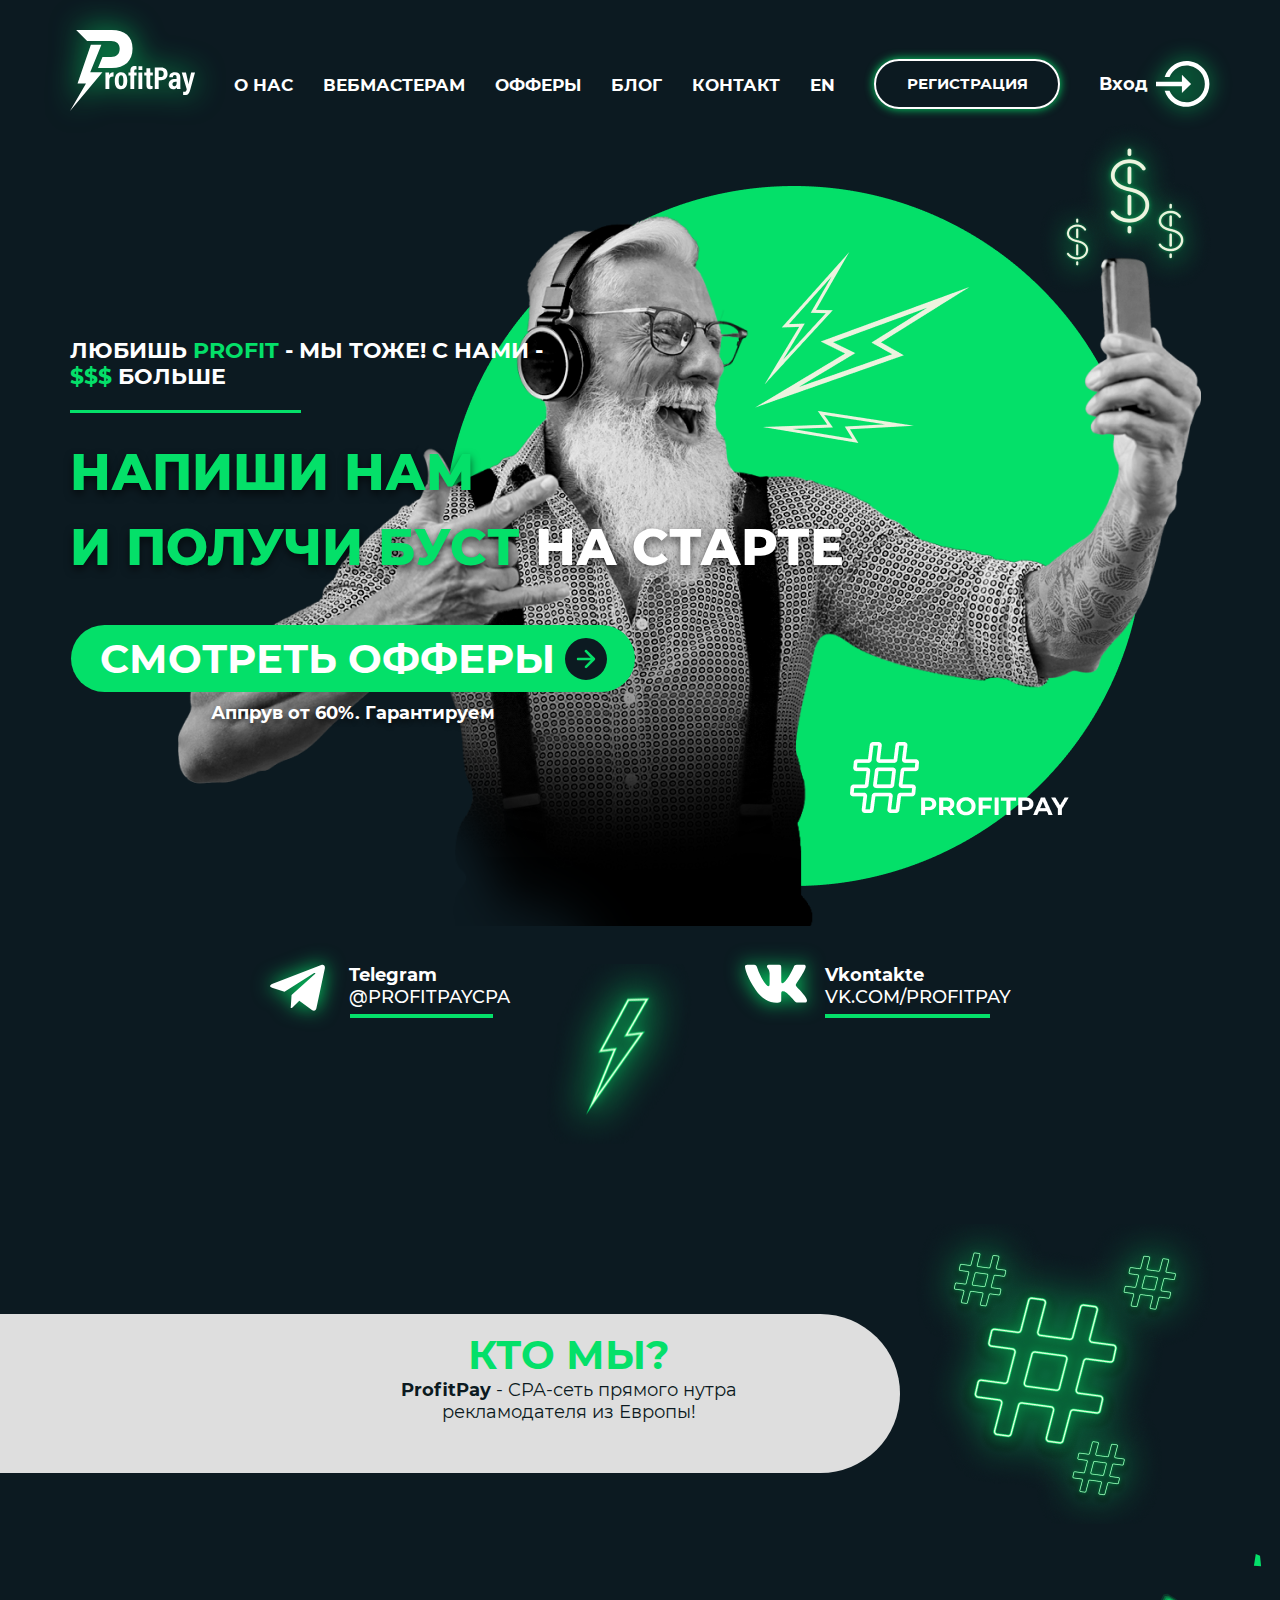
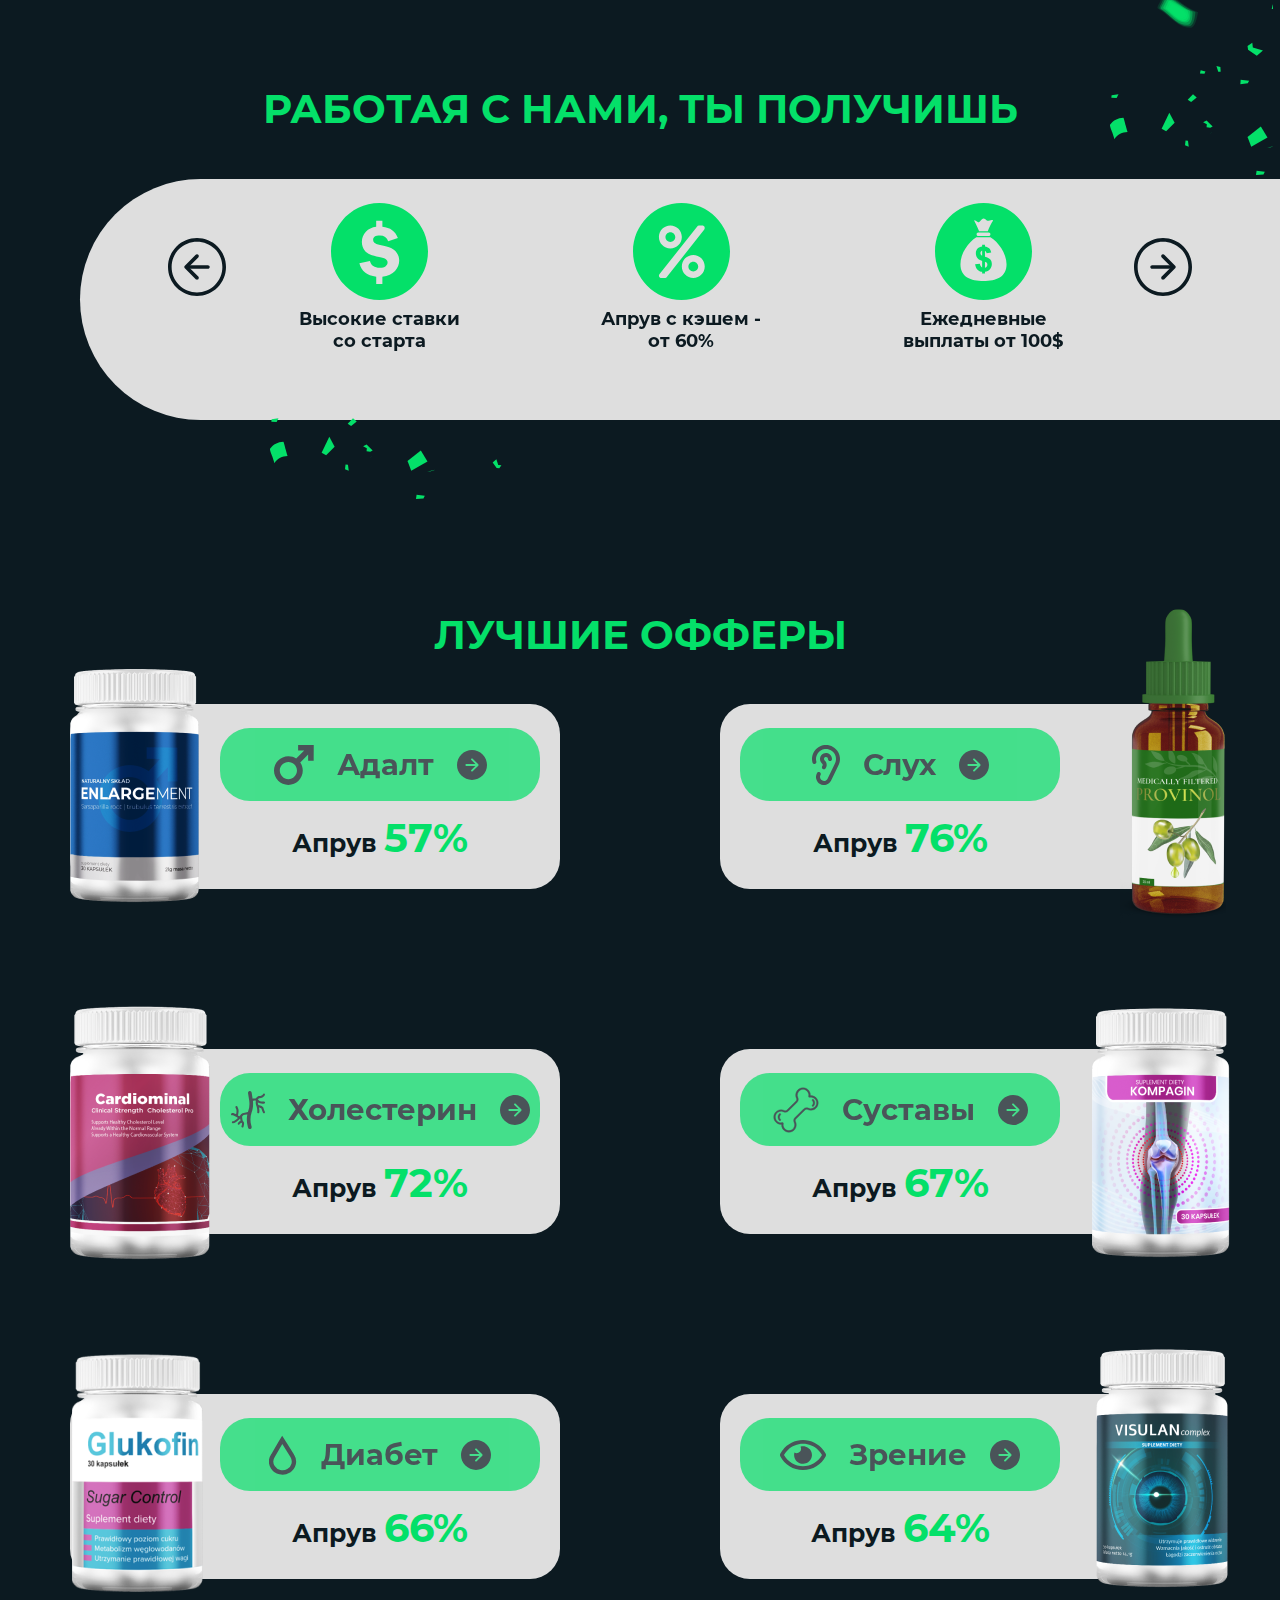
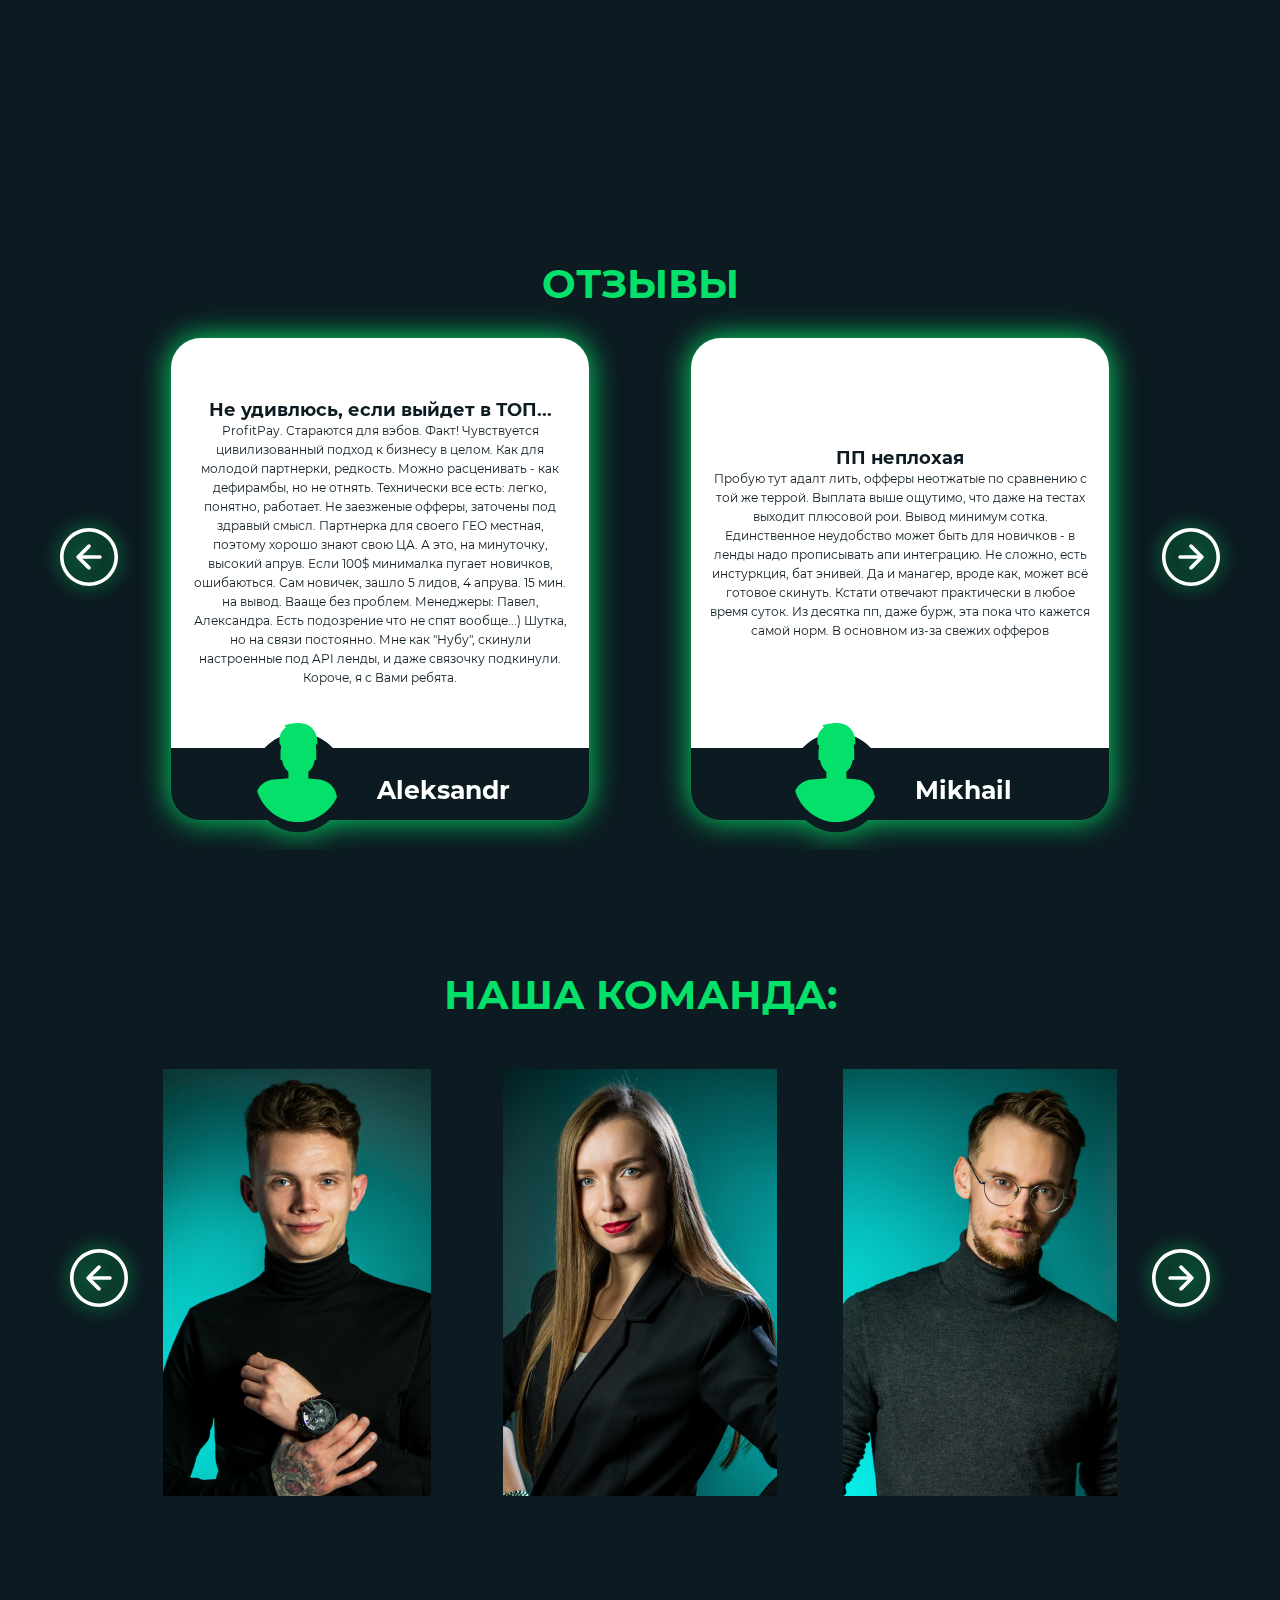
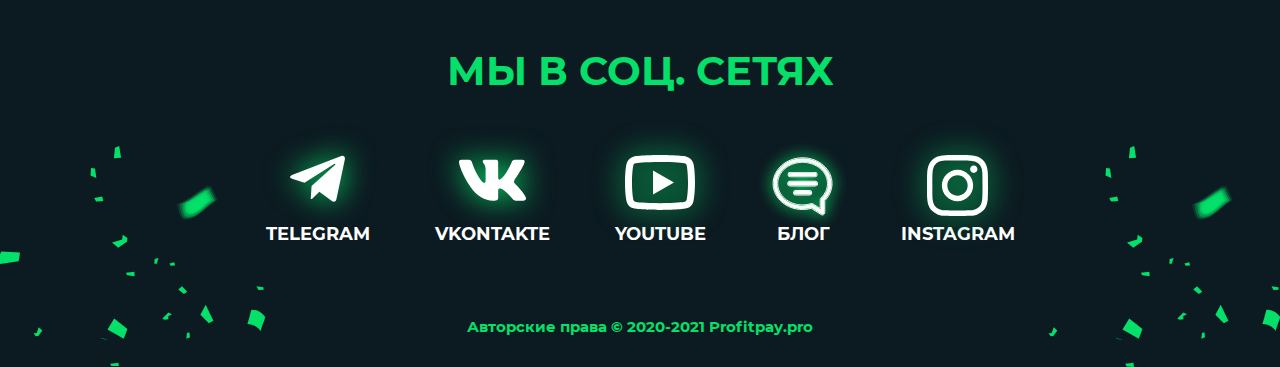
==== commit 48e66d92: "offers media" ====
--- a/ru/index.html
+++ b/ru/index.html
@@ -953,7 +953,7 @@
             </a>
           </li>
 
-          <li class="footer-social-item">
+          <li class="footer-social-item footer__social-item-blog">
             <a
               href="https://profitpay.pro/blog/"
               target="_blank"
--- a/css/style.css
+++ b/css/style.css
@@ -1053,7 +1053,6 @@
 .section-review__review-text {
   font-size: 12px;
   line-height: 19px;
-  white-space: pre-line;
   cursor: default;
 }
 
--- a/css/media.css
+++ b/css/media.css
@@ -29,6 +29,9 @@
 }
 
 @media (max-width: 1200px) and (min-width: 999px) {
+  .team_photo {
+    margin: 0 auto;
+  }
   .section-team__name-info {
     display: none;
   }
@@ -225,7 +228,7 @@
 
   .section-offers__ear-img {
     height: 35%;
-    transform: translate(310px, -105px);
+    transform: translate(315px, -85px);
   }
 
   .section-offers__cardio-img {
@@ -235,7 +238,7 @@
 
   .section-offers__bone-img {
     height: 30%;
-    transform: translate(260px, -65px);
+    transform: translate(265px, -45px);
   }
 
   .section-offers__blood-img {
@@ -245,7 +248,7 @@
 
   .section-offers__eye-img {
     height: 30%;
-    transform: translate(230px, -60px);
+    transform: translate(235px, -40px);
   }
 
   .section-offers__offer-vector {
@@ -289,26 +292,15 @@
     background-image: url("/image/eye-img.svg");
   }
 
-  /* .section-review__reviews-list {
-    margin: 0 auto;
-    width: 60%;
+  .section-offers__offer:hover,
+  .section-offers__offer:focus {
+    transform: none;
+    filter: none;
   }
   
-  
-  .section-review__reviews-item {
-    width: 100%;
-    height: 100%;
-  } */
-
-  /* .section-team__team-list {
-    margin: 0 auto;
-    width: 75%;
-  }
-
-  .section-team__item {
-    padding: 0;
-    transform: translateX(20%);
-  } */
+  .section-offers__offer:active {
+    transform: none;
+  }
 
   /* blog */
 
@@ -571,7 +563,132 @@
     line-height: 18px;
   }
 
+  .section-offers {
+    margin-bottom: 70px;
+  }
+
+  .section-offers__offers-list {
+    max-width: 610px;
+    margin: 0 auto;
+  }
+
+  .section-offers__block {
+    width: 276px;
+    min-height: 105px;
+    border-radius: 30px;
+  }
+
+  .section-offers__block-odd,
+  .section-offers__block-even {
+    padding: 13px 20px 13px 80px;
+  }
+
   .section-offers__offer:not(:last-child) {
+    margin-bottom: 60px;
+  }
+
+  .section-offers__offer-info {
+    font-size: 14px;
+    line-height: 17px;
+  }
+
+  .section-offers__offer-link {
+    margin-bottom: 8px;
+    width: 100%;
+    min-height: 41px;
+    opacity: 1;
+  }
+
+  .section-offers__offer-name {
+    margin-right: 11px;
+    margin-left: 11px;
+    font-size: 14px;
+    line-height: 17px;
+  }
+
+  .section-offers__adult-img {
+    width: auto;
+    height: 134px;
+    transform: translateY(-10px);
+  }
+
+  .section-offers__ear-img {
+    width: auto;
+    height: 185px;
+    transform: translate(-10px, -50px);
+  }
+
+  .section-offers__cardio-img {
+    width: auto;
+    height: 167px;
+    transform: translateY(-30px);
+  }
+
+  .section-offers__bone-img {
+    width: auto;
+    height: 155px;
+    transform: translate(-18px, -30px);
+  }
+
+  .section-offers__blood-img {
+    width: auto;
+    height: 143px;
+    transform: translateY(-20px);
+  }
+
+  .section-offers__eye-img {
+    width: auto;
+    height: 152px;
+    transform: translate(-40px, -30px);
+  }
+
+  .section-offers__offer-vector {
+    width: 17px;
+    height: 17px;
+  }
+
+  .section-offers__icon-adult {
+    width: 23px;
+    height: 23px;
+  }
+
+  .section-offers__icon-ear {
+    width: 15px;
+    height: 22px;
+  }
+
+  .section-offers__icon-cardio {
+    width: 19px;
+    height: 21px;
+  }
+
+  .section-offers__icon-bone {
+    width: 25px;
+    height: 25px;
+  }
+
+  .section-offers__icon-blood {
+    width: 14px;
+    height: 25px;
+  }
+
+  .section-offers__icon-eye {
+    width: 25px;
+    height: 16px;
+  }
+
+  .section-offers__offer:hover,
+  .section-offers__offer:focus {
+    transform: none;
+    filter: none;
+  }
+  
+  .section-offers__offer:active {
+    transform: none;
+  }
+
+
+  /* .section-offers__offer:not(:last-child) {
     margin-bottom: 90px;
   }
 
@@ -678,6 +795,16 @@
     height: 20px;
     background-image: url("/image/eye-img.svg");
   }
+
+  .section-offers__offer:hover,
+  .section-offers__offer:focus {
+    transform: none;
+    filter: none;
+  }
+  
+  .section-offers__offer:active {
+    transform: none;
+  } */
 
   .footer__heading {
     margin-bottom: 40px;
@@ -788,7 +915,7 @@
   }
 }
 
-@media (max-width: 768px) and (min-width: 600px) {
+@media (max-width: 767px) and (min-width: 600px) {
   .section-team__item {
     padding: 0;
   }
@@ -1120,7 +1247,132 @@
     outline: none;
   }
 
-  .section-offers__heading {
+  .section-offers {
+    margin-bottom: 60px;
+  }
+
+  .section-offers__offers-list {
+    max-width: 290px;
+    margin: 0 auto;
+  }
+
+  .section-offers__block {
+    width: 276px;
+    min-height: 105px;
+    border-radius: 30px;
+  }
+
+  .section-offers__block-odd,
+  .section-offers__block-even {
+    padding: 13px 20px 13px 80px;
+  }
+
+  .section-offers__offer:not(:last-child) {
+    margin-bottom: 60px;
+  }
+
+  .section-offers__offer-info {
+    font-size: 14px;
+    line-height: 17px;
+  }
+
+  .section-offers__offer-link {
+    margin-bottom: 8px;
+    width: 100%;
+    min-height: 41px;
+    opacity: 1;
+  }
+
+  .section-offers__offer-name {
+    margin-right: 11px;
+    margin-left: 11px;
+    font-size: 14px;
+    line-height: 17px;
+  }
+
+  .section-offers__adult-img {
+    width: auto;
+    height: 134px;
+    transform: translateY(-10px);
+  }
+
+  .section-offers__ear-img {
+    width: auto;
+    height: 185px;
+    transform: translate(-10px, -50px);
+  }
+
+  .section-offers__cardio-img {
+    width: auto;
+    height: 167px;
+    transform: translateY(-30px);
+  }
+
+  .section-offers__bone-img {
+    width: auto;
+    height: 155px;
+    transform: translate(-18px, -30px);
+  }
+
+  .section-offers__blood-img {
+    width: auto;
+    height: 143px;
+    transform: translateY(-20px);
+  }
+
+  .section-offers__eye-img {
+    width: auto;
+    height: 152px;
+    transform: translate(-40px, -30px);
+  }
+
+  .section-offers__offer-vector {
+    width: 17px;
+    height: 17px;
+  }
+
+  .section-offers__icon-adult {
+    width: 23px;
+    height: 23px;
+  }
+
+  .section-offers__icon-ear {
+    width: 15px;
+    height: 22px;
+  }
+
+  .section-offers__icon-cardio {
+    width: 19px;
+    height: 21px;
+  }
+
+  .section-offers__icon-bone {
+    width: 25px;
+    height: 25px;
+  }
+
+  .section-offers__icon-blood {
+    width: 14px;
+    height: 25px;
+  }
+
+  .section-offers__icon-eye {
+    width: 25px;
+    height: 16px;
+  }
+
+  .section-offers__offer:hover,
+  .section-offers__offer:focus {
+    transform: none;
+    filter: none;
+  }
+  
+  .section-offers__offer:active {
+    transform: none;
+  }
+
+
+  /* .section-offers__heading {
     margin-bottom: 55px;
   }
 
@@ -1192,6 +1444,16 @@
     height: 45%;
     transform: translate(263px, -40px);
   }
+  
+  .section-offers__offer:hover,
+  .section-offers__offer:focus {
+    transform: none;
+    filter: none;
+  }
+  
+  .section-offers__offer:active {
+    transform: none;
+  } */
 
   .footer__heading {
     margin-bottom: 40px;
@@ -1833,7 +2095,7 @@
   }
 
   .section-offers__offer:not(:last-child) {
-    margin-bottom: 50px;
+    margin-bottom: 70px;
   }
 
   .section-offers__offers-list {
@@ -1957,6 +2219,16 @@
     height: 16px;
   }
 
+  .section-offers__offer:hover,
+  .section-offers__offer:focus {
+    transform: none;
+    filter: none;
+  }
+  
+  .section-offers__offer:active {
+    transform: none;
+  }
+
   .section-review {
     margin-bottom: 40px;
   }
@@ -1964,6 +2236,10 @@
   .section-review__vector-left,
   .section-review__vector-right {
     display: none;
+  }
+
+  .section-review__reviews-list {
+    margin: 0 auto;
   }
 
   .section-review__review {
@@ -2092,7 +2368,7 @@
     line-height: 10px;
   }
 
-  .footer__social-item-inst {
+  .footer__social-item-blog {
     display: none;
   }
 
@@ -2116,10 +2392,9 @@
     height: 25px;
   }
 
-  .footer__icon-blog {
-    width: 27px;
-    height: 26px;
-    transform: scale(1.5);
+  .footer__icon-inst {
+    width: 25px;
+    height: 25px;
   }
 
   .footer__copyright {
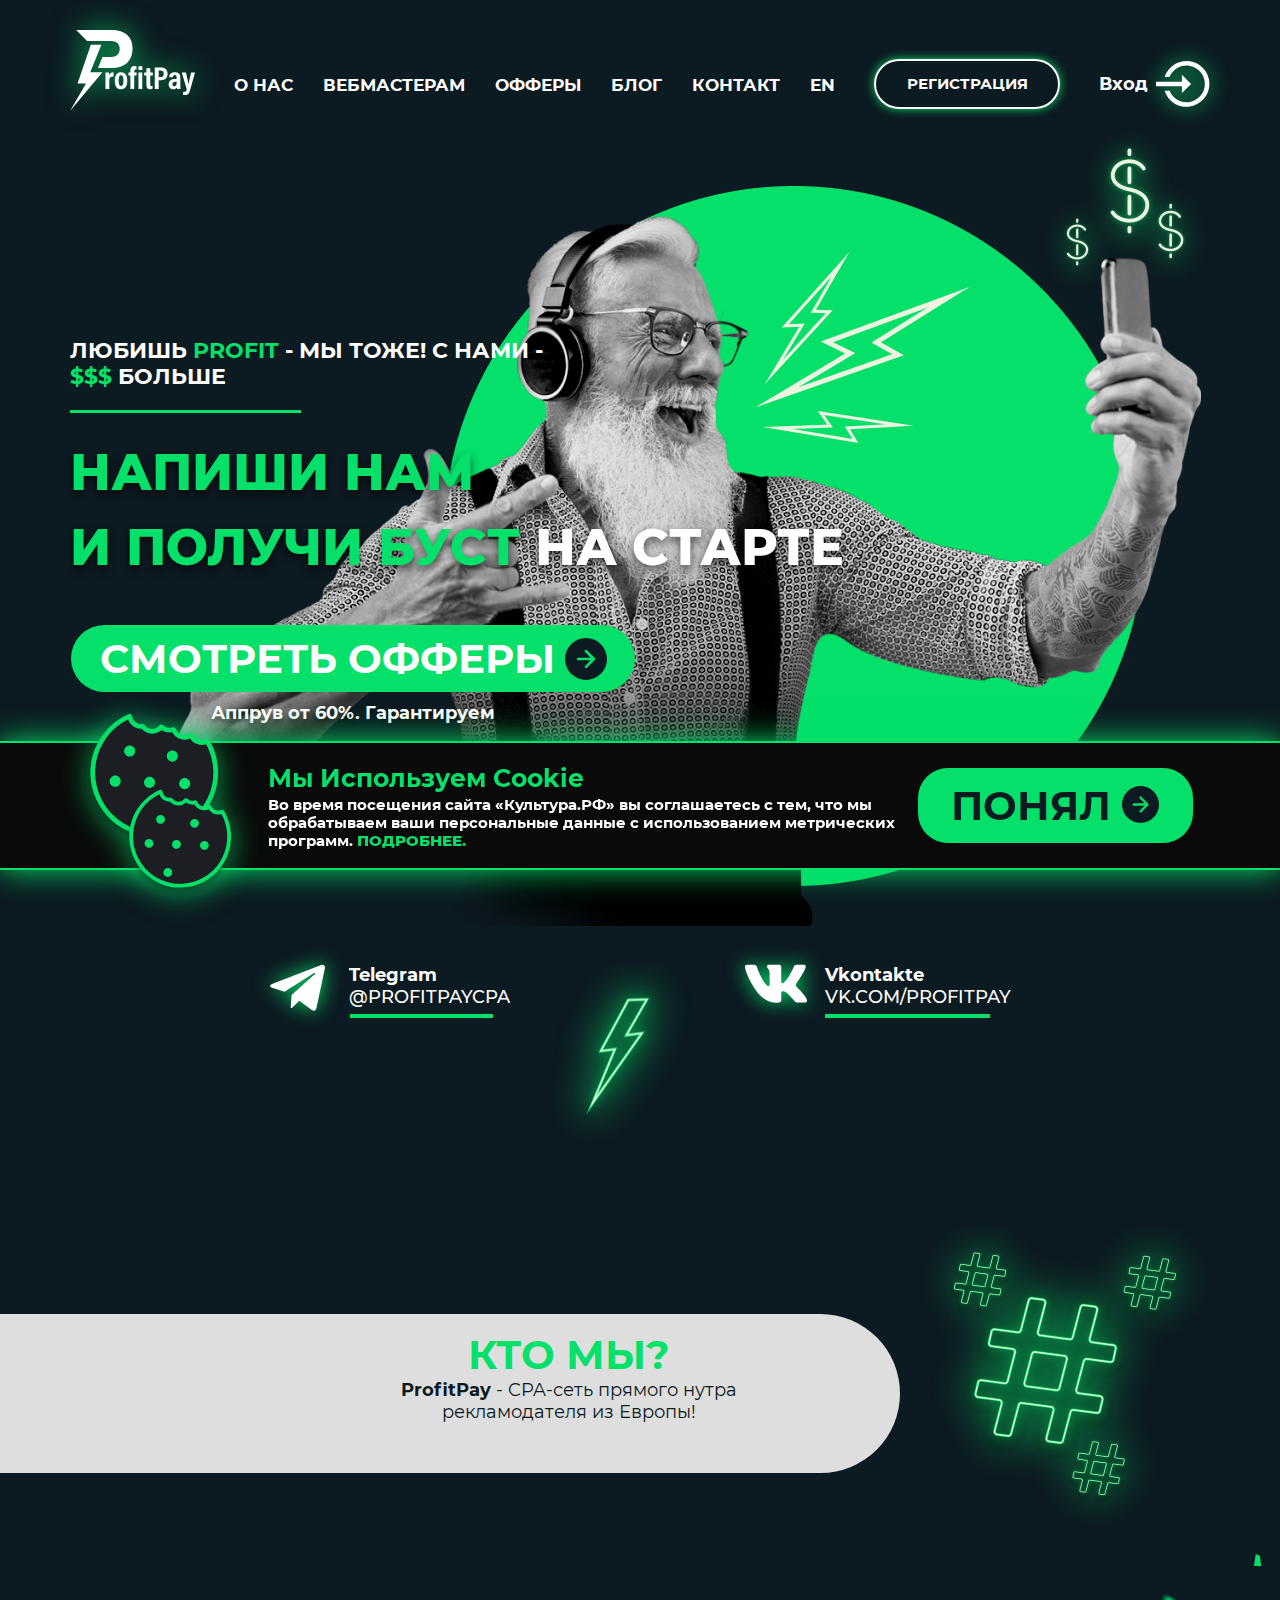
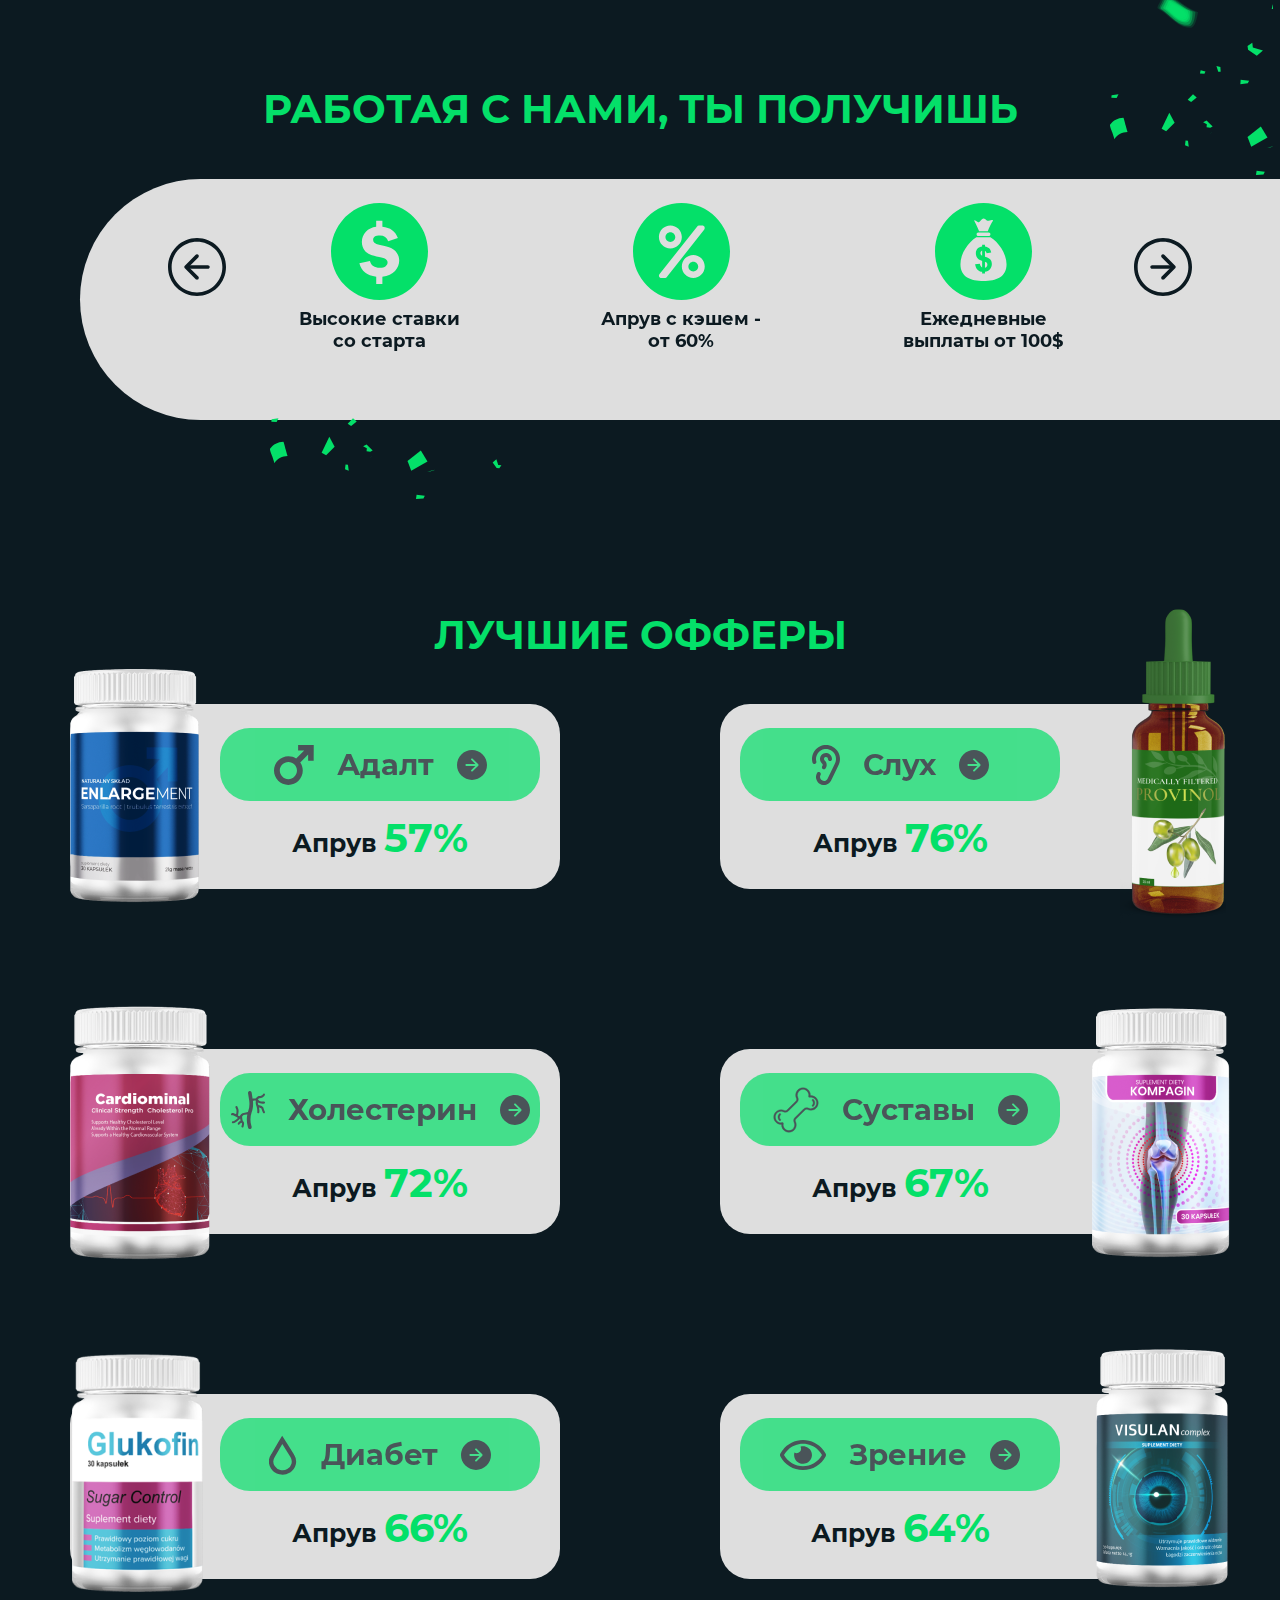
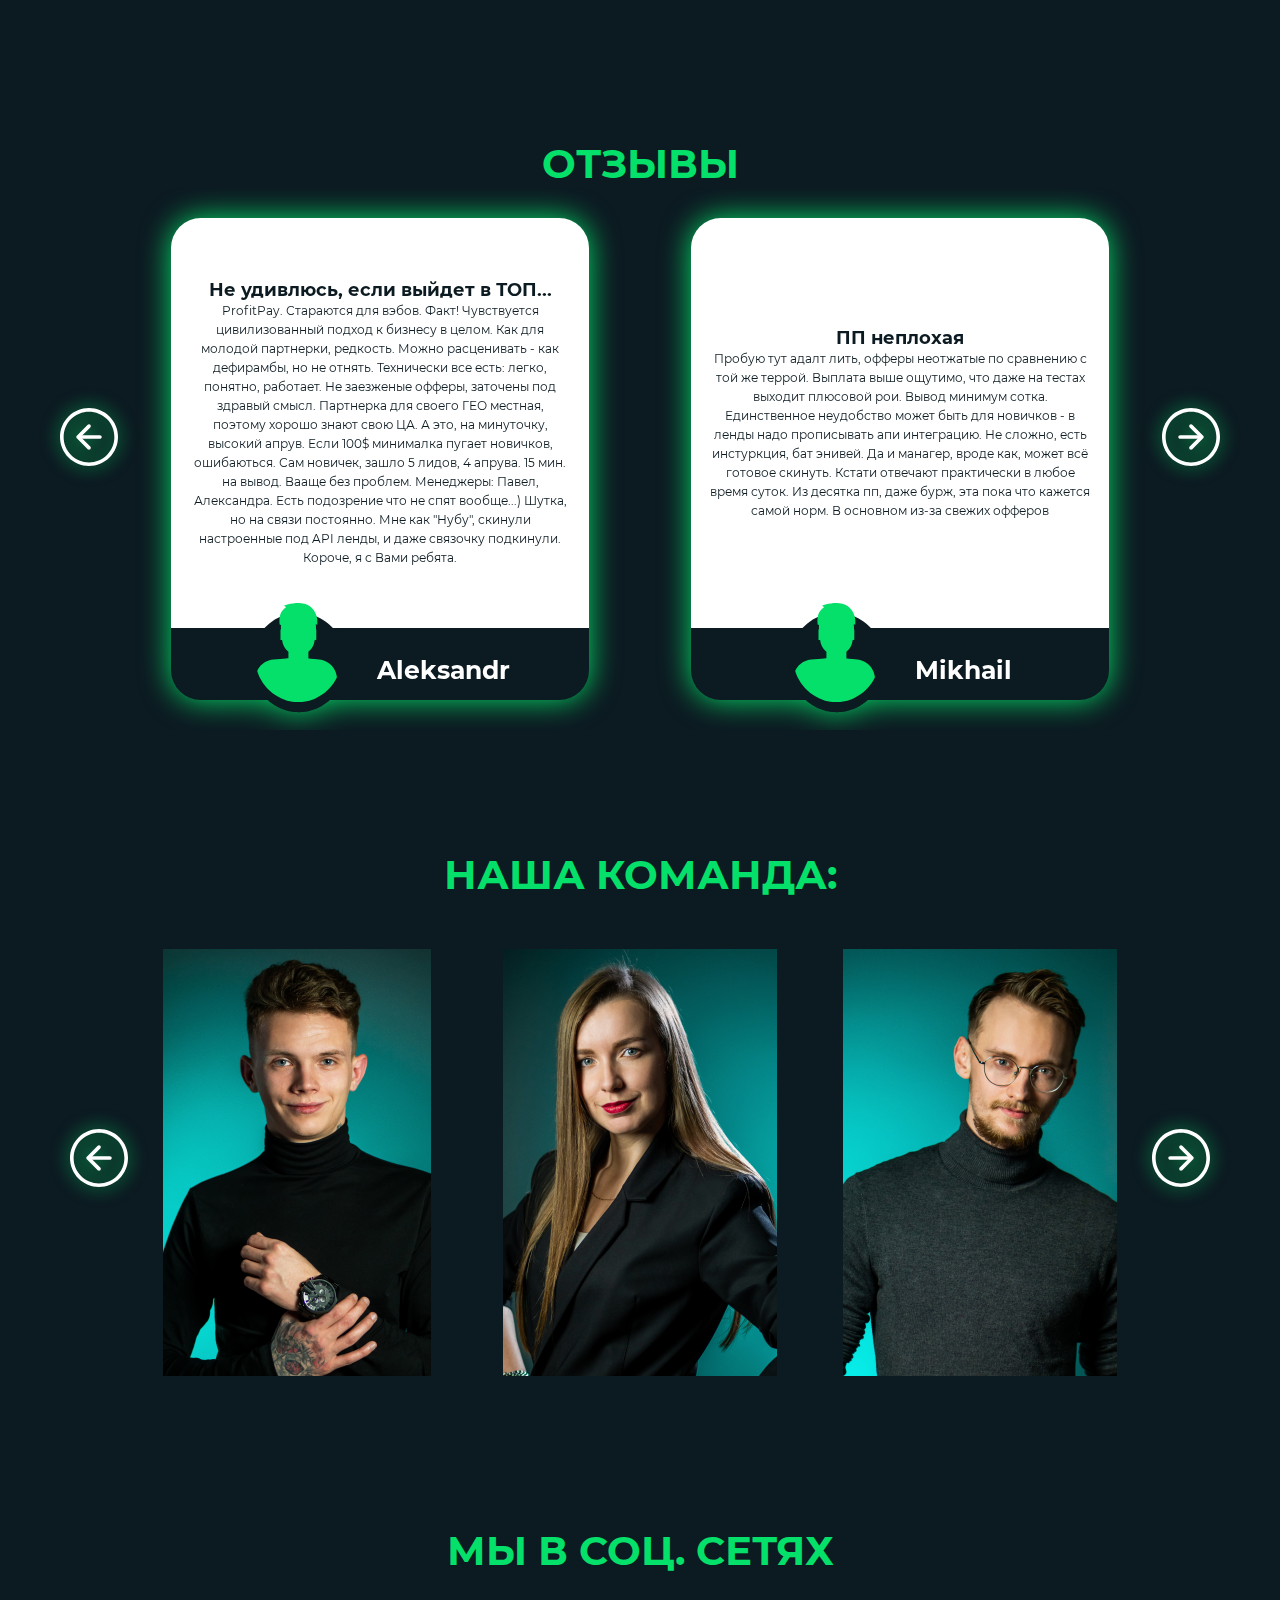
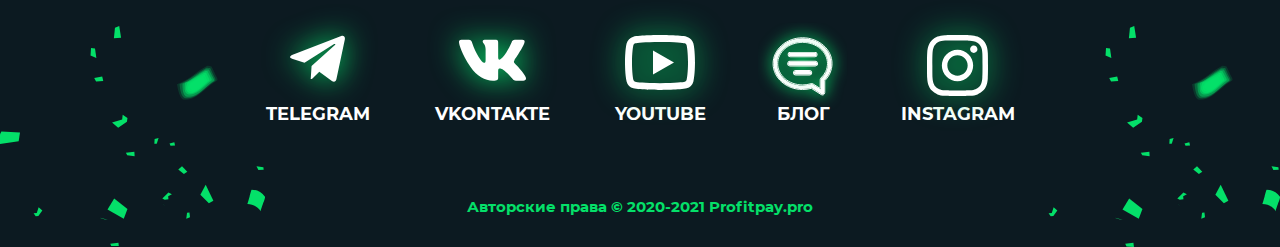
==== commit 61968bde: "team-vector and offers-margin" ====
--- a/ru/index.html
+++ b/ru/index.html
@@ -701,7 +701,7 @@
             >
               <div class="section-team__name-info">
                 <span class="section-team__name">Павел</span>
-                <span class="section-team__vector"></span>
+                <span class="section-team__vector section-team__vector-1"></span>
               </div>
 
               <div class="section-team__photo">
@@ -725,7 +725,7 @@
             >
               <div class="section-team__name-info">
                 <span class="section-team__name">Александра</span>
-                <span class="section-team__vector"></span>
+                <span class="section-team__vector section-team__vector-2"></span>
               </div>
 
               <div class="section-team__photo">
@@ -750,7 +750,7 @@
             >
               <div class="section-team__name-info">
                 <span class="section-team__name">Кароль</span>
-                <span class="section-team__vector"></span>
+                <span class="section-team__vector section-team__vector-3"></span>
               </div>
 
               <div class="section-team__photo">
@@ -775,7 +775,7 @@
             >
               <div class="section-team__name-info">
                 <span class="section-team__name">Габриела</span>
-                <span class="section-team__vector"></span>
+                <span class="section-team__vector section-team__vector-4"></span>
               </div>
 
               <div class="section-team__photo">
@@ -801,7 +801,7 @@
             >
               <div class="section-team__name-info">
                 <span class="section-team__name">Томаш</span>
-                <span class="section-team__vector"></span>
+                <span class="section-team__vector section-team__vector-5"></span>
               </div>
 
               <div class="section-team__photo">
@@ -826,7 +826,7 @@
             >
               <div class="section-team__name-info">
                 <span class="section-team__name">Магдалена</span>
-                <span class="section-team__vector"></span>
+                <span class="section-team__vector section-team__vector-6"></span>
               </div>
 
               <div class="section-team__photo">
--- a/css/style.css
+++ b/css/style.css
@@ -604,15 +604,15 @@
 /* Cookie */
 
 .section-cookie {
-  position: absolute;
+  position: fixed;
+  bottom: 30px;
   border-top: 2px solid var(--green-color);
   border-bottom: 2px solid var(--green-color);
   box-shadow: 0px 0px 29px #04e069;
   width: 100%;
   min-height: 100px;
   background-color: #0a0a0a;
-  transform: translateY(700px);
-  display: none;
+  z-index: 5;
 }
 
 .section-cookie__container {
@@ -818,10 +818,6 @@
 }
 
 /* Section offers */
-
-.section-offers {
-  margin-bottom: 120px;
-}
 
 .section-offers__heading {
   margin-bottom: 45px;
@@ -1175,8 +1171,18 @@
   filter: drop-shadow(0px 0px 45px var(--green-color));
 }
 
-.section-team__photo {
-  /* flex: 0 0 23.5%; */
+.section-team__vector-2,
+.section-team__vector-2-en {
+  transform: translateX(64px);
+}
+
+.section-team__vector-4,
+.section-team__vector-4-en {
+  transform: translateX(22px);
+}
+
+.section-team__vector-6 {
+  transform: translateX(50px);
 }
 
 .section-team__about {
--- a/css/media.css
+++ b/css/media.css
@@ -214,6 +214,7 @@
   .section-offers__offer-link {
     margin-bottom: 10px;
     min-height: 50px;
+    opacity: 1;
   }
 
   .section-offers__offer-name {
@@ -346,7 +347,6 @@
 
   .section-cookie {
     min-height: 120px;
-    transform: translateY(450px);
   }
 
   .section-cookie__container {
@@ -564,7 +564,7 @@
   }
 
   .section-offers {
-    margin-bottom: 70px;
+    margin-bottom: 40px;
   }
 
   .section-offers__offers-list {
@@ -687,125 +687,6 @@
     transform: none;
   }
 
-
-  /* .section-offers__offer:not(:last-child) {
-    margin-bottom: 90px;
-  }
-
-  .section-offers__offers-list-2 {
-    justify-content: flex-end;
-  }
-
-  .section-offers__block {
-    width: 350px;
-    min-height: 130px;
-    border-radius: 30px;
-  }
-
-  .section-offers__block-odd {
-    padding: 15px 15px 15px 120px;
-  }
-
-  .section-offers__block-even {
-    padding: 15px 120px 15px 15px;
-  }
-
-  .section-offers__offer-info {
-    font-size: 15px;
-    line-height: 22px;
-  }
-
-  .section-offers__offer-link {
-    margin-bottom: 10px;
-    min-height: 50px;
-  }
-
-  .section-offers__offer-name {
-    margin-right: 15px;
-    margin-left: 15px;
-  }
-
-  .section-offers__adult-img {
-    height: 25%;
-    transform: translateY(-35px);
-  }
-
-  .section-offers__ear-img {
-    height: 30%;
-    transform: translate(300px, -85px);
-  }
-
-  .section-offers__cardio-img {
-    height: 30%;
-    transform: translateY(-60px);
-  }
-
-  .section-offers__bone-img {
-    height: 25%;
-    transform: translate(270px, -55px);
-  }
-
-  .section-offers__blood-img {
-    height: 25%;
-    transform: translate(-2px, -35px);
-  }
-
-  .section-offers__eye-img {
-    height: 25%;
-    transform: translate(240px, -50px);
-  }
-
-  .section-offers__offer-vector {
-    width: 24px;
-    height: 24px;
-  }
-
-  .section-offers__icon-adult {
-    width: 30px;
-    height: 30px;
-    background-image: url("/image/adult-img.svg");
-  }
-
-  .section-offers__icon-ear {
-    width: 22px;
-    height: 34px;
-    background-image: url("/image/ear-img.svg");
-  }
-
-  .section-offers__icon-cardio {
-    width: 28px;
-    height: 32px;
-    background-image: url("/image/cardio-img.svg");
-  }
-
-  .section-offers__icon-bone {
-    width: 32px;
-    height: 32px;
-    background-image: url("/image/bone-img.svg");
-  }
-
-  .section-offers__icon-blood {
-    width: 21px;
-    height: 32px;
-    background-image: url("/image/blood-img.svg");
-  }
-
-  .section-offers__icon-eye {
-    width: 36px;
-    height: 20px;
-    background-image: url("/image/eye-img.svg");
-  }
-
-  .section-offers__offer:hover,
-  .section-offers__offer:focus {
-    transform: none;
-    filter: none;
-  }
-  
-  .section-offers__offer:active {
-    transform: none;
-  } */
-
   .footer__heading {
     margin-bottom: 40px;
   }
@@ -953,7 +834,6 @@
 
   .section-cookie {
     min-height: 120px;
-    transform: translateY(300px);
   }
 
   .section-cookie__container {
@@ -1248,7 +1128,7 @@
   }
 
   .section-offers {
-    margin-bottom: 60px;
+    margin-bottom: 80px;
   }
 
   .section-offers__offers-list {
@@ -1370,90 +1250,6 @@
   .section-offers__offer:active {
     transform: none;
   }
-
-
-  /* .section-offers__heading {
-    margin-bottom: 55px;
-  }
-
-  .section-offers__offers-list {
-    flex-direction: column;
-    margin: 0 auto;
-  }
-
-  .section-offers__offer:not(:last-child) {
-    margin-bottom: 80px;
-  }
-
-  .section-offers__block {
-    width: 420px;
-    min-height: 155px;
-    border-radius: 30px;
-    text-align: center;
-    background-color: #dedede;
-  }
-
-  .section-offers__block-odd {
-    padding: 24px 20px 22px 120px;
-  }
-
-  .section-offers__block-even {
-    padding: 24px 120px 22px 20px;
-  }
-
-  .section-offers__offer-info {
-    font-size: 20px;
-    line-height: 30px;
-  }
-
-  .section-offers__offer-link {
-    min-height: 60px;
-  }
-
-  .section-offers__offer-name {
-    margin-right: 15px;
-    margin-left: 15px;
-  }
-
-  .section-offers__adult-img {
-    height: 40%;
-    transform: translateY(-25px);
-  }
-
-  .section-offers__ear-img {
-    height: 50%;
-    transform: translate(345px, -75px);
-  }
-
-  .section-offers__cardio-img {
-    height: 45%;
-    transform: translateY(-40px);
-  }
-
-  .section-offers__bone-img {
-    height: 45%;
-    transform: translate(290px, -40px);
-  }
-
-  .section-offers__blood-img {
-    height: 43%;
-    transform: translate(-2px, -33px);
-  }
-
-  .section-offers__eye-img {
-    height: 45%;
-    transform: translate(263px, -40px);
-  }
-  
-  .section-offers__offer:hover,
-  .section-offers__offer:focus {
-    transform: none;
-    filter: none;
-  }
-  
-  .section-offers__offer:active {
-    transform: none;
-  } */
 
   .footer__heading {
     margin-bottom: 40px;
@@ -1598,10 +1394,6 @@
 @media (max-width: 600px) {
   /* Cookie */
 
-  .section-cookie {
-    transform: translateY(200px);
-  }
-
   .section-cookie__container {
     flex-direction: column;
     padding: 10px 15px;
@@ -1642,6 +1434,7 @@
   /* Modal form */
 
   .modal-form {
+    top: 0;
     padding: 15px;
     width: 300px;
     height: 500px;
@@ -2087,7 +1880,7 @@
   }
 
   .section-offers {
-    margin-bottom: 50px;
+    margin-bottom: 60px;
   }
 
   .section-offers__ul {
@@ -2111,6 +1904,10 @@
     background-color: inherit;
   }
 
+  .section-work__info:hover {
+    box-shadow: none;
+  }
+
   .section-work__desc {
     font-size: 18px;
     line-height: 1.2;
@@ -2230,7 +2027,11 @@
   }
 
   .section-review {
-    margin-bottom: 40px;
+    margin-bottom: 80px;
+  }
+
+  .section-review__heading {
+    margin-bottom: 30px;;
   }
 
   .section-review__vector-left,
@@ -2246,14 +2047,16 @@
     margin: 0 auto;
     padding: 12px;
     width: 100%;
-    min-height: 205px;
+    min-height: 340px;
     height: auto;
     text-align: center;
   }
 
   .section-review__reviews-item {
+    margin: 0 0 20px 0;
     padding: 0;
     width: 100%;
+    filter: none;
   }
 
   .section-review__review-heading {
@@ -2309,10 +2112,6 @@
     margin: 0 auto;
   }
 
-  /* .section-team__person {
-    display: none;
-  } */
-
   .section-team__person {
     width: 100%;
   }
@@ -2326,28 +2125,10 @@
     flex: 0 0 65%;
     display: flex;
     flex-direction: column;
-    top: 80px;
-  }
-
-  .section-team__person-320 {
-    display: flex;
-    justify-content: center;
-    flex-direction: column;
-    margin: 0 auto;
-    padding: 10px;
-    width: 192px;
-    height: 216px;
-    text-align: center;
-    color: #000;
-    background-color: #fff;
-  }
-
-  .section-team__name-320 {
-    margin-bottom: 20px;
-    font-size: 20px;
-    font-weight: 700;
-    line-height: 24px;
-    text-transform: uppercase;
+    height: 240px;
+    font-size: 10px;
+    line-height: 14px;
+    transform: translateY(-25px);
   }
 
   .footer__heading {
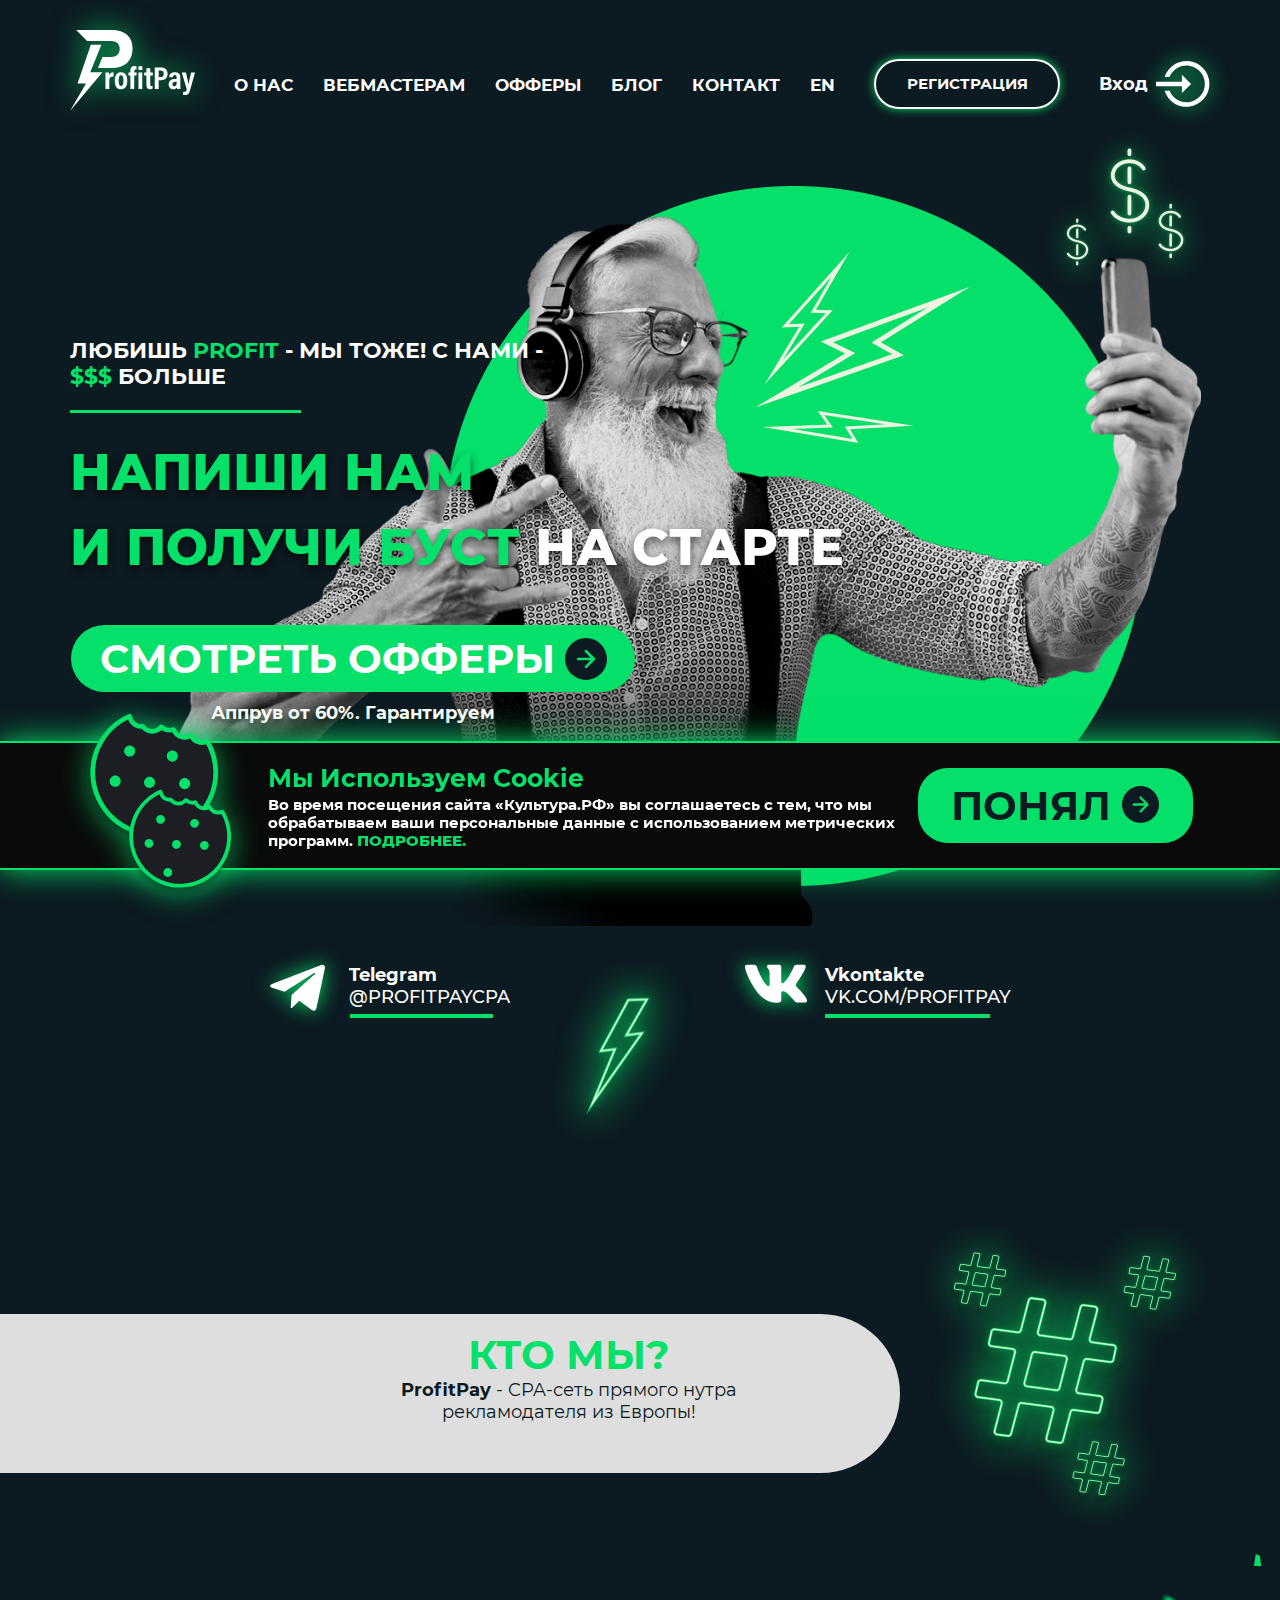
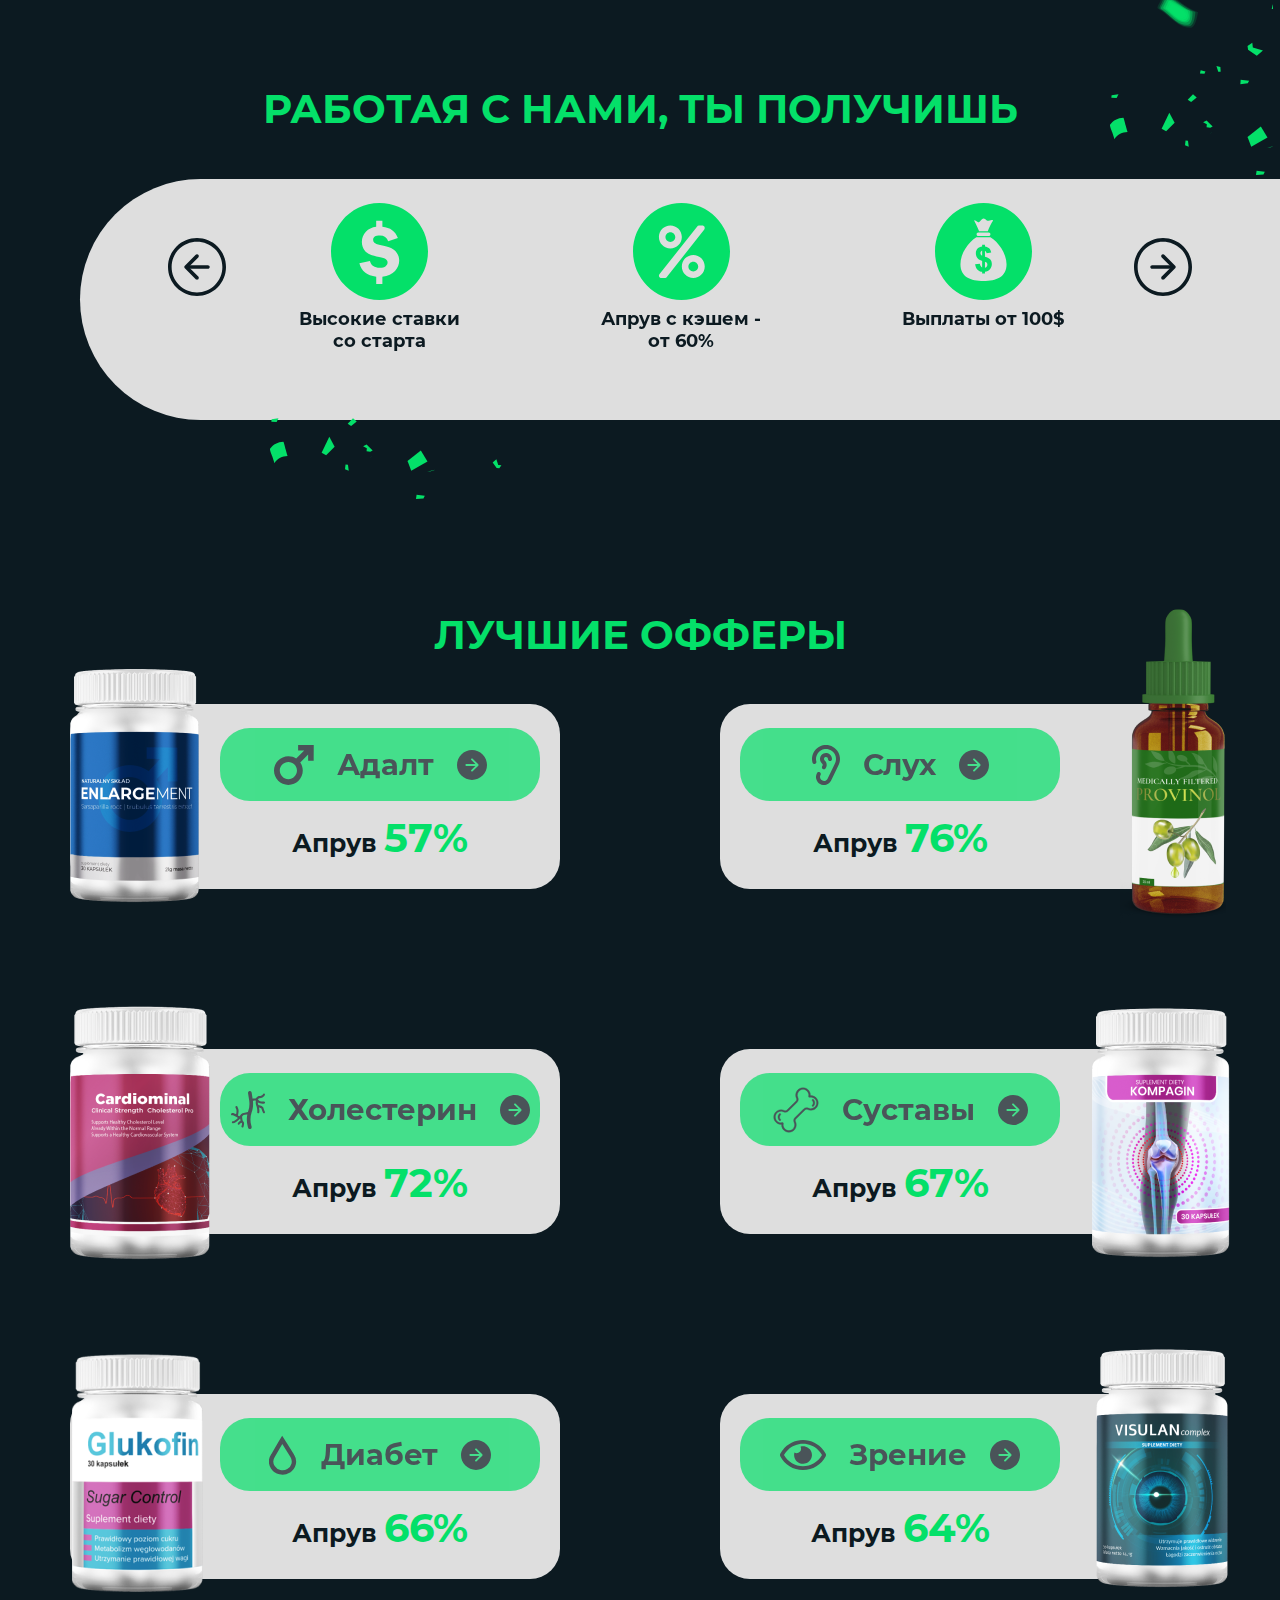
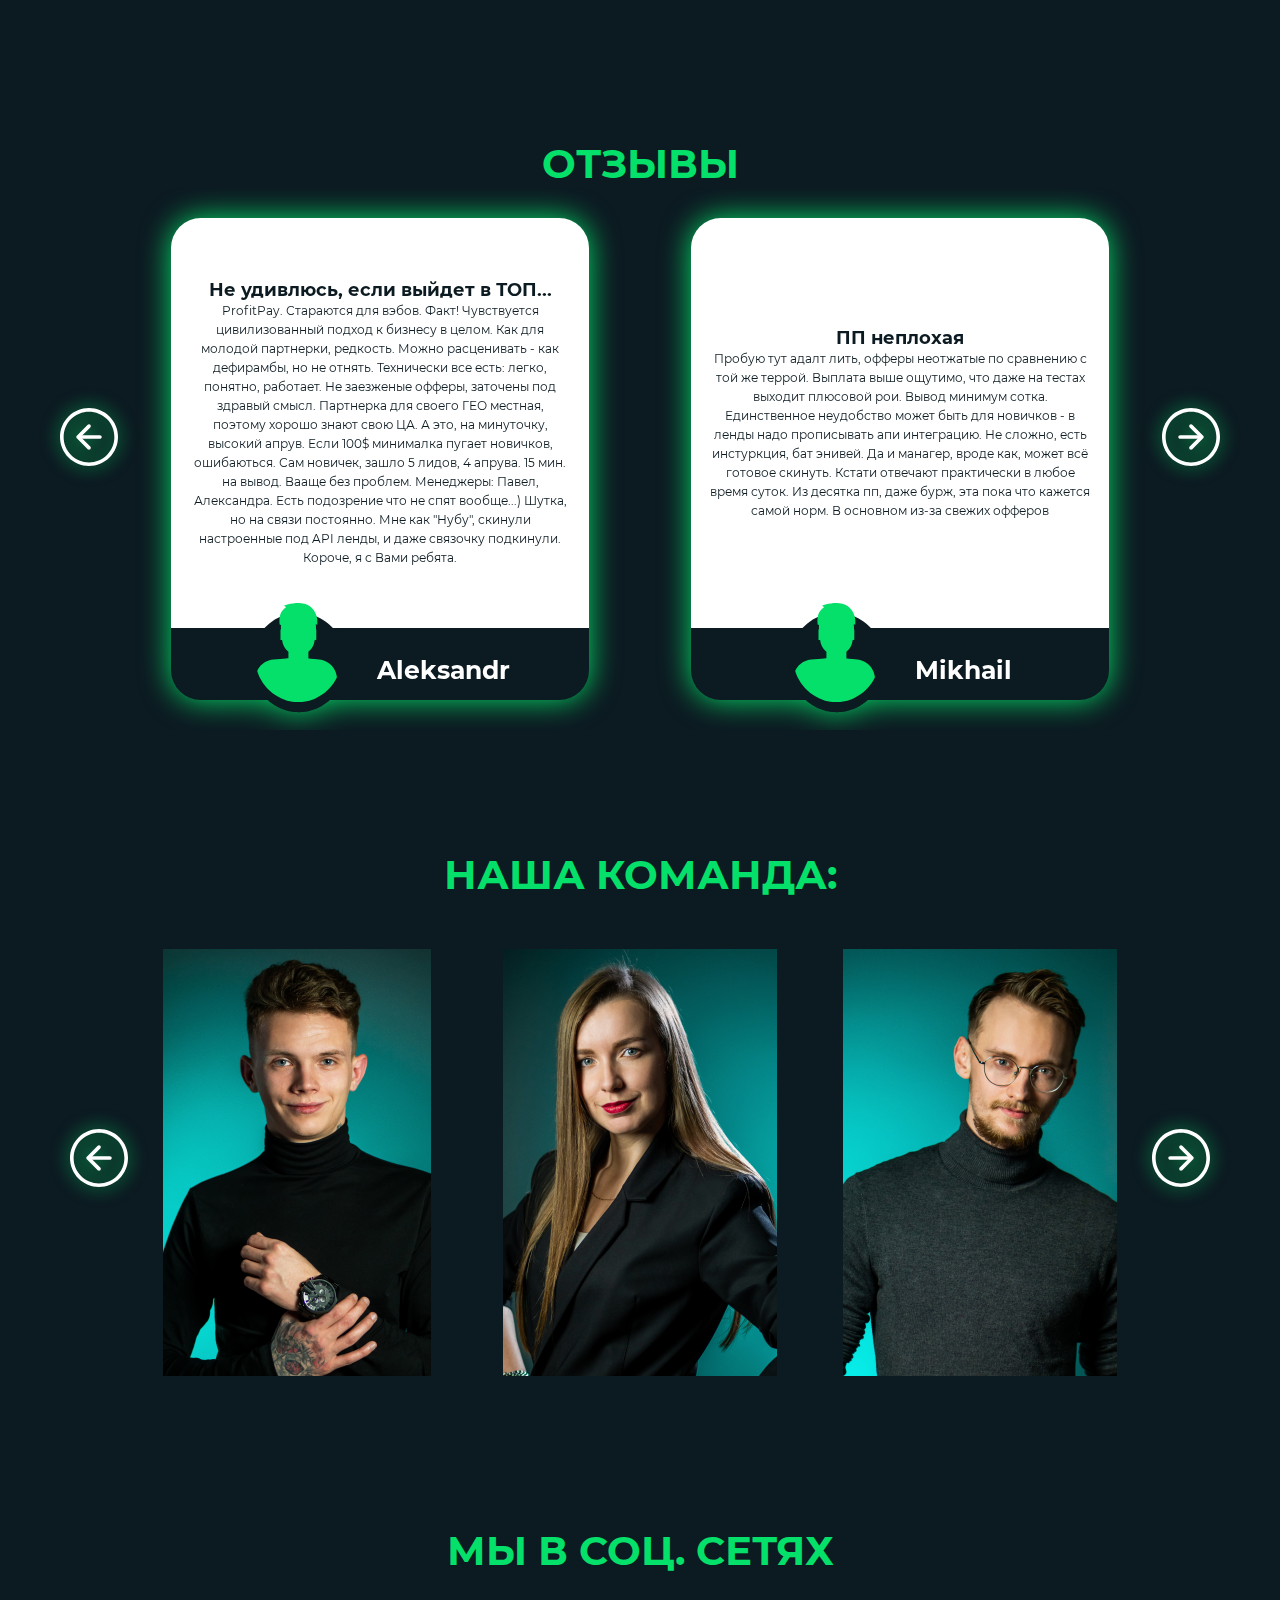
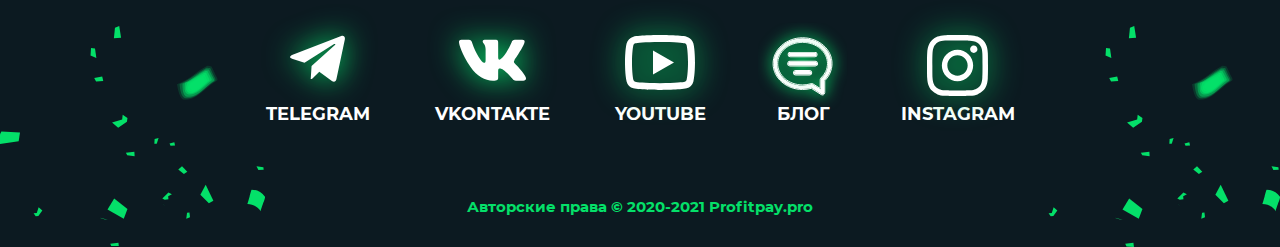
==== commit 4e123cc8: "Fix: payouts" ====
--- a/ru/index.html
+++ b/ru/index.html
@@ -298,7 +298,7 @@
                 class="section-work__benefit-item section-work__benefit-item-money"
               >
                 <p class="section-desc section-work__desc">
-                  <strong>Ежедневные выплаты от 100$</strong>
+                  <strong>Выплаты от 100$</strong>
                 </p>
               </li>
 
@@ -701,7 +701,9 @@
             >
               <div class="section-team__name-info">
                 <span class="section-team__name">Павел</span>
-                <span class="section-team__vector section-team__vector-1"></span>
+                <span
+                  class="section-team__vector section-team__vector-1"
+                ></span>
               </div>
 
               <div class="section-team__photo">
@@ -725,7 +727,9 @@
             >
               <div class="section-team__name-info">
                 <span class="section-team__name">Александра</span>
-                <span class="section-team__vector section-team__vector-2"></span>
+                <span
+                  class="section-team__vector section-team__vector-2"
+                ></span>
               </div>
 
               <div class="section-team__photo">
@@ -750,7 +754,9 @@
             >
               <div class="section-team__name-info">
                 <span class="section-team__name">Кароль</span>
-                <span class="section-team__vector section-team__vector-3"></span>
+                <span
+                  class="section-team__vector section-team__vector-3"
+                ></span>
               </div>
 
               <div class="section-team__photo">
@@ -775,7 +781,9 @@
             >
               <div class="section-team__name-info">
                 <span class="section-team__name">Габриела</span>
-                <span class="section-team__vector section-team__vector-4"></span>
+                <span
+                  class="section-team__vector section-team__vector-4"
+                ></span>
               </div>
 
               <div class="section-team__photo">
@@ -801,7 +809,9 @@
             >
               <div class="section-team__name-info">
                 <span class="section-team__name">Томаш</span>
-                <span class="section-team__vector section-team__vector-5"></span>
+                <span
+                  class="section-team__vector section-team__vector-5"
+                ></span>
               </div>
 
               <div class="section-team__photo">
@@ -826,7 +836,9 @@
             >
               <div class="section-team__name-info">
                 <span class="section-team__name">Магдалена</span>
-                <span class="section-team__vector section-team__vector-6"></span>
+                <span
+                  class="section-team__vector section-team__vector-6"
+                ></span>
               </div>
 
               <div class="section-team__photo">
@@ -991,6 +1003,7 @@
     <script>
       toggle.onclick = () => {
         nav.classList.toggle("expand");
+        document.querySelector('.body').classList.toggle("modal-open");
       };
     </script>
   </body>
--- a/css/style.css
+++ b/css/style.css
@@ -1171,14 +1171,24 @@
   filter: drop-shadow(0px 0px 45px var(--green-color));
 }
 
-.section-team__vector-2,
+.section-team__vector-2 {
+  transform: translateX(64px);
+}
+
 .section-team__vector-2-en {
-  transform: translateX(64px);
-}
-
-.section-team__vector-4,
+  transform: translateX(55px);
+}
+
+.section-team__vector-4{
+ transform: translateX(22px);
+}
+
 .section-team__vector-4-en {
-  transform: translateX(22px);
+  transform: translateX(15px);
+}
+
+.section-team__vector-5-en {
+  transform: translateX(-2px);
 }
 
 .section-team__vector-6 {
--- a/css/media.css
+++ b/css/media.css
@@ -755,6 +755,14 @@
     margin-right: 35px;
   }
 
+  .blog__article-desc {
+    display: none;
+  }
+
+  .blog__desc h2 {
+    margin-bottom: 0;
+  }
+
   /* contacts */
 
   .section-contacts {
@@ -1317,6 +1325,14 @@
 
   .blog__article-item:nth-child(odd) {
     margin-right: 35px;
+  }
+
+  .blog__article-desc {
+    display: none;
+  }
+
+  .blog__desc h2 {
+    margin-bottom: 0;
   }
 
   /* Contacts */
@@ -2205,6 +2221,14 @@
     margin-bottom: 40px;
   }
 
+  .blog__article-desc {
+    display: none;
+  }
+
+  .blog__desc h2 {
+    margin-bottom: 0;
+  }
+
   /* Contacts */
 
   .lines-container {
